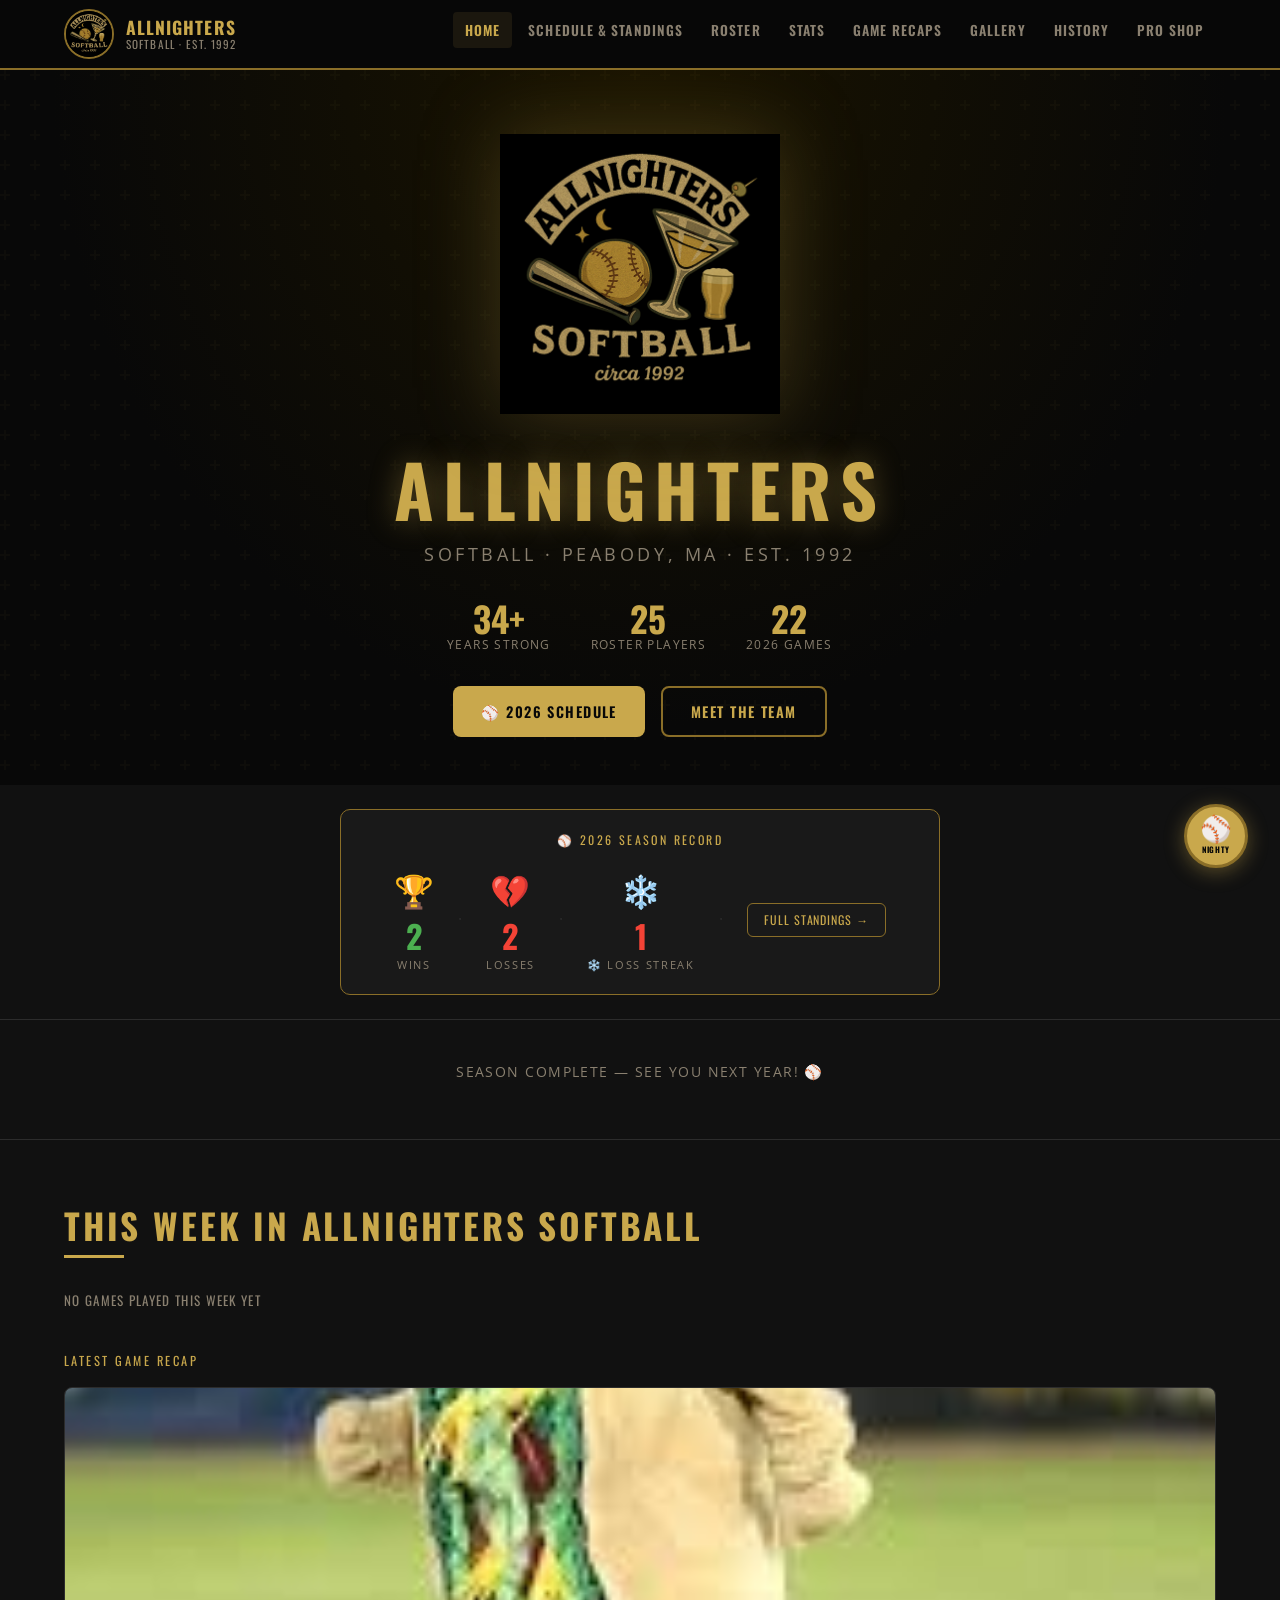
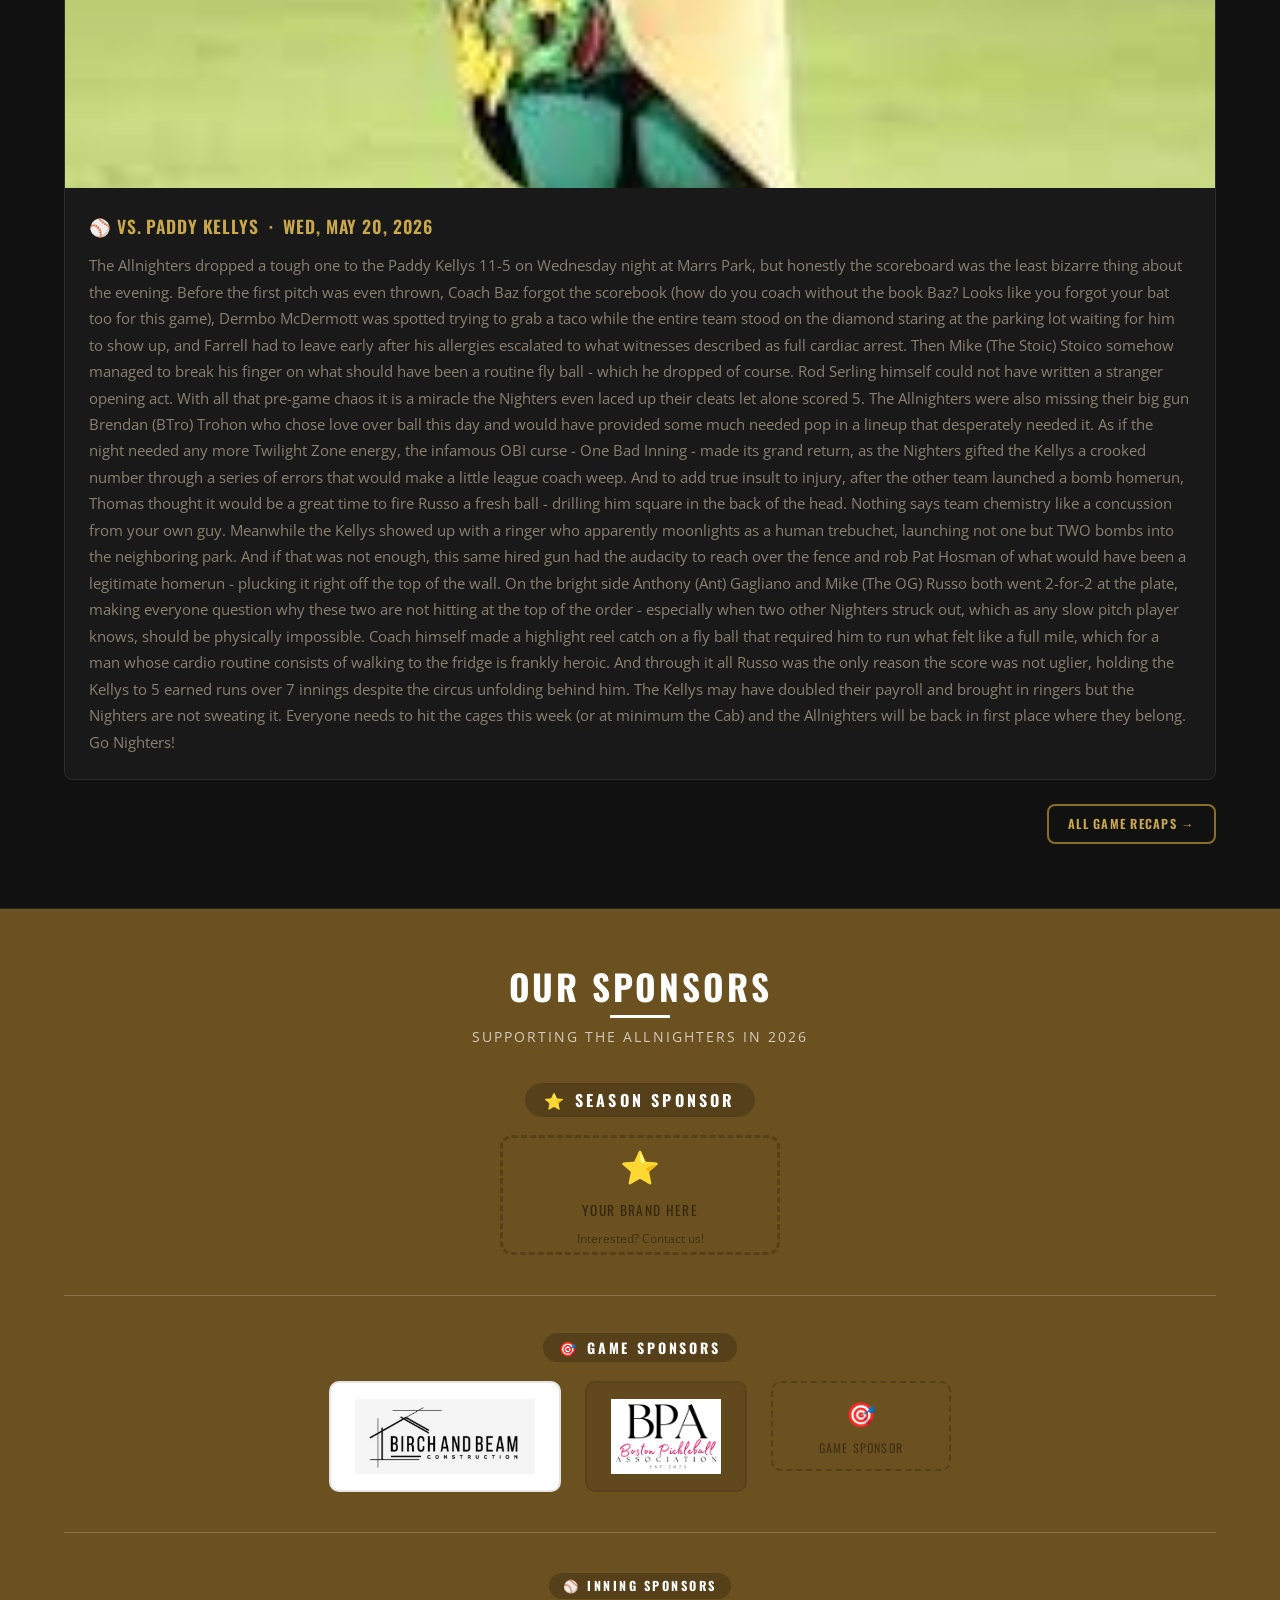
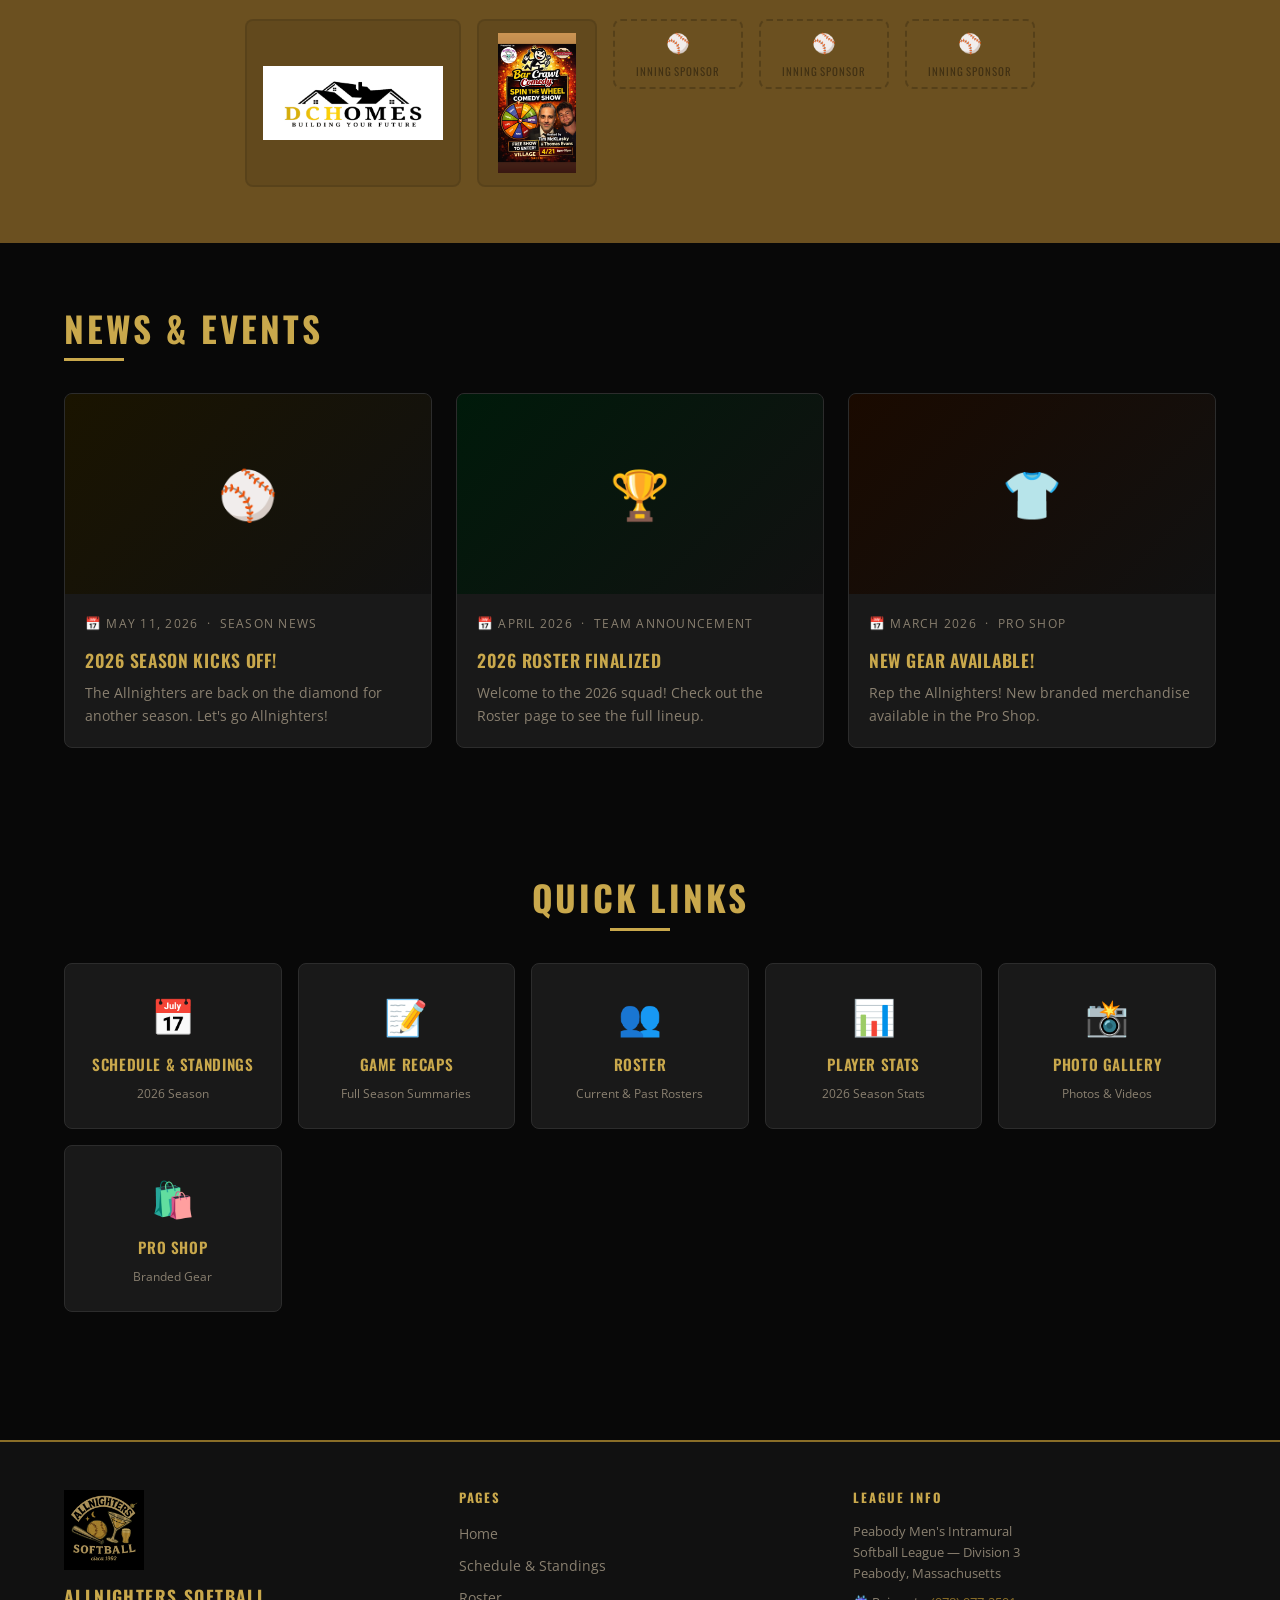
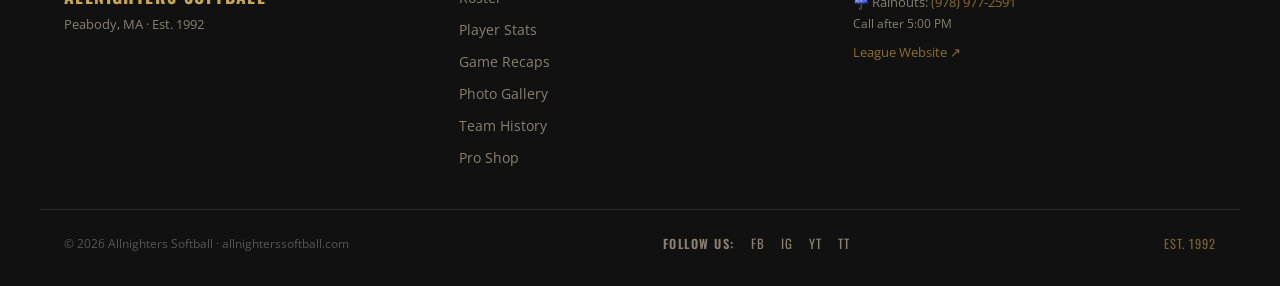
==== index.html @ 06ff8305 "Update season record banner layout in index.html" ====
<!DOCTYPE html>
<html lang="en">
<head>
  <meta charset="UTF-8">
  <meta name="viewport" content="width=device-width, initial-scale=1.0">
  <title>Allnighters Softball | Peabody, MA · Est. 1992</title>
  <meta name="description" content="Official home of the Allnighters Softball team — Peabody Men's Intramural Softball League. Est. 1992.">
  <link rel="icon" type="image/png" href="/images/logo.png">
  <link rel="stylesheet" href="/css/styles.css">
  <style>#vapi-support-btn { display: none !important; }</style>
</head>
<body>

<nav id="navbar">
  <div class="nav-inner">
    <a href="/index.html" class="nav-brand">
      <img src="/images/logo.png" alt="Allnighters Logo">
      <div class="nav-brand-text">Allnighters<span>Softball · Est. 1992</span></div>
    </a>
    <ul class="nav-links" id="navLinks">
      <li><a href="/index.html">Home</a></li>
      <li><a href="/schedule.html">Schedule & Standings</a></li>
      <li><a href="/roster.html">Roster</a></li>
      <li><a href="/stats.html">Stats</a></li>
      <li><a href="/recaps.html">Game Recaps</a></li>
      <li><a href="/gallery.html">Gallery</a></li>
      <li><a href="/history.html">History</a></li>
      <li><a href="/proshop.html">Pro Shop</a></li>
    </ul>
    <div class="nav-hamburger" id="hamburger"><span></span><span></span><span></span></div>
  </div>
</nav>

<div class="page-content">

  <!-- Hero -->
  <section class="hero">
    <div style="position:relative;z-index:1;">
  
      <img src="/images/logo.png" alt="Allnighters Softball" class="hero-logo">
      <h1 class="hero-title">Allnighters</h1>
      <p class="hero-subtitle">Softball · Peabody, MA · Est. 1992</p>
      <div class="hero-stats">
        <div class="hero-stat"><div class="num">34+</div><div class="lbl">Years Strong</div></div>
        <div class="hero-stat"><div class="num">25</div><div class="lbl">Roster Players</div></div>
        <div class="hero-stat"><div class="num">22</div><div class="lbl">2026 Games</div></div>
      </div>
      <div class="hero-actions">
        <a href="/schedule.html" class="btn btn-gold">⚾ 2026 Schedule</a>
        <a href="/roster.html" class="btn btn-outline">Meet the Team</a>
      </div>
    </div>
  </section>
<!-- Season Record -->
  <section style="background:var(--dark);border-bottom:1px solid var(--border);padding:1.5rem 0;">
    <div class="container">
      <div style="display:flex;justify-content:center;">
        <div style="background:var(--card);border:1px solid var(--gold-dark);border-radius:10px;padding:1.25rem 2rem;width:100%;max-width:600px;">
          <div style="font-family:'Oswald',sans-serif;font-size:0.75rem;color:var(--gold);letter-spacing:0.2em;text-transform:uppercase;margin-bottom:1rem;text-align:center;">⚾ 2026 Season Record</div>
          <div id="seasonRecordBanner" style="display:flex;justify-content:center;"></div>
        </div>
      </div>
    </div>
  </section>
  
  <!-- Next Game -->
  <section class="section-sm" style="background:var(--dark);border-bottom:1px solid var(--border);">
    <div class="container">
      <div id="nextGameBanner" style="text-align:center;">
        <div class="loading"><div class="spinner"></div>Loading schedule...</div>
      </div>
    </div>
  </section>

  <!-- Weekly Highlights -->
  <section class="section" style="background:var(--dark);border-bottom:1px solid var(--border);">
    <div class="container">
      <h2 class="section-title">This Week in Allnighters Softball</h2>
      <div id="weeklyResults" style="margin-bottom:2.5rem;"></div>
      <div id="weeklyHighlights"></div>
      <div style="margin-top:1.5rem;text-align:right;">
        <a href="/recaps.html" class="btn btn-outline" style="font-size:0.78rem;padding:0.5rem 1.2rem;">All Game Recaps →</a>
      </div>
    </div>
  </section>

  <!-- Sponsors -->
  <section style="background:#6b5020;padding:3.5rem 0;" id="sponsorsSection">
    <div class="container">
      <h2 style="font-family:'Oswald',sans-serif;font-size:2.2rem;font-weight:700;color:#ffffff;text-transform:uppercase;letter-spacing:0.08em;text-align:center;margin-bottom:0.5rem;">Our Sponsors</h2>
      <div style="width:60px;height:3px;background:#ffffff;margin:0 auto 0.5rem;"></div>
      <p style="text-align:center;font-size:0.85rem;color:#ffffff;letter-spacing:0.15em;text-transform:uppercase;margin-bottom:2.5rem;opacity:0.7;">Supporting the Allnighters in 2026</p>
      <div style="margin-bottom:2.5rem;">
        <div style="text-align:center;margin-bottom:1.25rem;">
          <span style="font-family:'Oswald',sans-serif;font-size:1rem;font-weight:700;letter-spacing:0.2em;text-transform:uppercase;color:#ffffff;background:rgba(0,0,0,0.2);padding:0.3rem 1.2rem;border-radius:20px;">⭐ Season Sponsor</span>
        </div>
        <div id="seasonSponsor" style="display:flex;justify-content:center;"></div>
      </div>
      <hr style="border:none;border-top:1px solid rgba(255,255,255,0.2);margin:0 0 2.5rem;">
      <div style="margin-bottom:2.5rem;">
        <div style="text-align:center;margin-bottom:1.25rem;">
          <span style="font-family:'Oswald',sans-serif;font-size:0.88rem;font-weight:700;letter-spacing:0.2em;text-transform:uppercase;color:#ffffff;background:rgba(0,0,0,0.2);padding:0.25rem 1rem;border-radius:20px;">🎯 Game Sponsors</span>
        </div>
        <div id="gameSponsors" style="display:flex;justify-content:center;gap:1.5rem;flex-wrap:wrap;"></div>
      </div>
      <hr style="border:none;border-top:1px solid rgba(255,255,255,0.2);margin:0 0 2.5rem;">
      <div>
        <div style="text-align:center;margin-bottom:1.25rem;">
          <span style="font-family:'Oswald',sans-serif;font-size:0.78rem;font-weight:700;letter-spacing:0.2em;text-transform:uppercase;color:#ffffff;background:rgba(0,0,0,0.2);padding:0.2rem 0.9rem;border-radius:20px;">⚾ Inning Sponsors</span>
        </div>
        <div id="inningSponsors" style="display:flex;justify-content:center;gap:1rem;flex-wrap:wrap;"></div>
      </div>
    </div>
  </section>

  <!-- News -->
  <section class="section">
    <div class="container">
      <h2 class="section-title">News &amp; Events</h2>
      <div class="news-grid">
        <div class="card news-card">
          <div style="width:100%;height:200px;background:linear-gradient(135deg,#1a1400,#111);display:flex;align-items:center;justify-content:center;font-size:3rem;">⚾</div>
          <div class="card-body">
            <div class="card-meta">📅 May 11, 2026 &nbsp;·&nbsp; Season News</div>
            <div class="card-title">2026 Season Kicks Off!</div>
            <p style="font-size:0.88rem;color:var(--text-muted);margin:0;">The Allnighters are back on the diamond for another season. Let's go Allnighters!</p>
          </div>
        </div>
        <div class="card news-card">
          <div style="width:100%;height:200px;background:linear-gradient(135deg,#001a0a,#111);display:flex;align-items:center;justify-content:center;font-size:3rem;">🏆</div>
          <div class="card-body">
            <div class="card-meta">📅 April 2026 &nbsp;·&nbsp; Team Announcement</div>
            <div class="card-title">2026 Roster Finalized</div>
            <p style="font-size:0.88rem;color:var(--text-muted);margin:0;">Welcome to the 2026 squad! Check out the Roster page to see the full lineup.</p>
          </div>
        </div>
        <div class="card news-card">
          <div style="width:100%;height:200px;background:linear-gradient(135deg,#1a0a00,#111);display:flex;align-items:center;justify-content:center;font-size:3rem;">👕</div>
          <div class="card-body">
            <div class="card-meta">📅 March 2026 &nbsp;·&nbsp; Pro Shop</div>
            <div class="card-title">New Gear Available!</div>
            <p style="font-size:0.88rem;color:var(--text-muted);margin:0;">Rep the Allnighters! New branded merchandise available in the Pro Shop.</p>
          </div>
        </div>
      </div>
    </div>
  </section>

  <!-- Quick Links -->
  <section class="section">
    <div class="container">
      <h2 class="section-title centered" style="text-align:center;">Quick Links</h2>
      <div style="display:grid;grid-template-columns:repeat(auto-fill,minmax(200px,1fr));gap:1rem;margin-top:1rem;">
        <a href="/schedule.html" class="card" style="text-decoration:none;padding:1.5rem;text-align:center;"><div style="font-size:2.2rem;margin-bottom:0.5rem;">📅</div><div class="card-title" style="font-size:0.95rem;">Schedule & Standings</div><div style="font-size:0.78rem;color:var(--text-muted);">2026 Season</div></a>
        <a href="/recaps.html" class="card" style="text-decoration:none;padding:1.5rem;text-align:center;"><div style="font-size:2.2rem;margin-bottom:0.5rem;">📝</div><div class="card-title" style="font-size:0.95rem;">Game Recaps</div><div style="font-size:0.78rem;color:var(--text-muted);">Full Season Summaries</div></a>
        <a href="/roster.html" class="card" style="text-decoration:none;padding:1.5rem;text-align:center;"><div style="font-size:2.2rem;margin-bottom:0.5rem;">👥</div><div class="card-title" style="font-size:0.95rem;">Roster</div><div style="font-size:0.78rem;color:var(--text-muted);">Current & Past Rosters</div></a>
        <a href="/stats.html" class="card" style="text-decoration:none;padding:1.5rem;text-align:center;"><div style="font-size:2.2rem;margin-bottom:0.5rem;">📊</div><div class="card-title" style="font-size:0.95rem;">Player Stats</div><div style="font-size:0.78rem;color:var(--text-muted);">2026 Season Stats</div></a>
        <a href="/gallery.html" class="card" style="text-decoration:none;padding:1.5rem;text-align:center;"><div style="font-size:2.2rem;margin-bottom:0.5rem;">📸</div><div class="card-title" style="font-size:0.95rem;">Photo Gallery</div><div style="font-size:0.78rem;color:var(--text-muted);">Photos & Videos</div></a>
        <a href="/proshop.html" class="card" style="text-decoration:none;padding:1.5rem;text-align:center;"><div style="font-size:2.2rem;margin-bottom:0.5rem;">🛍️</div><div class="card-title" style="font-size:0.95rem;">Pro Shop</div><div style="font-size:0.78rem;color:var(--text-muted);">Branded Gear</div></a>
      </div>
    </div>
  </section>

</div>

<footer>
  <div class="footer-inner">
    <div class="footer-brand">
      <img src="/images/logo.png" alt="Allnighters">
      <div class="footer-brand-name">Allnighters Softball</div>
      <div class="footer-tagline">Peabody, MA · Est. 1992</div>
    </div>
    <div class="footer-nav">
      <h4>Pages</h4>
      <ul>
        <li><a href="/index.html">Home</a></li>
        <li><a href="/schedule.html">Schedule & Standings</a></li>
        <li><a href="/roster.html">Roster</a></li>
        <li><a href="/stats.html">Player Stats</a></li>
        <li><a href="/recaps.html">Game Recaps</a></li>
        <li><a href="/gallery.html">Photo Gallery</a></li>
        <li><a href="/history.html">Team History</a></li>
        <li><a href="/proshop.html">Pro Shop</a></li>
      </ul>
    </div>
    <div class="footer-info">
      <h4>League Info</h4>
      <p>Peabody Men's Intramural<br>Softball League — Division 3<br>Peabody, Massachusetts</p>
      <p>☔ Rainouts: <a href="tel:9789772591">(978) 977-2591</a><br><span style="font-size:0.75rem;">Call after 5:00 PM</span></p>
      <p><a href="https://www.peabodymensintracitysoftballeague.com" target="_blank" rel="noopener">League Website ↗</a></p>
    </div>
  </div>
  <div class="footer-bottom">
    <p>&copy; <span id="yr"></span> Allnighters Softball · allnighterssoftball.com</p>
    <div style="display:flex;gap:1rem;align-items:center;">
      <span style="font-family:'Oswald',sans-serif;font-size:0.78rem;font-weight:600;color:var(--text-muted);letter-spacing:0.12em;text-transform:uppercase;">Follow Us:</span>
      <a href="https://facebook.com/allnightersteampage" target="_blank" rel="noopener" style="color:var(--text-muted);font-size:0.8rem;font-family:'Oswald',sans-serif;letter-spacing:0.08em;text-transform:uppercase;transition:color 0.2s;text-decoration:none;" onmouseover="this.style.color='#c9a84c'" onmouseout="this.style.color='var(--text-muted)'">FB</a>
      <a href="https://instagram.com/allnighterssoftball" target="_blank" rel="noopener" style="color:var(--text-muted);font-size:0.8rem;font-family:'Oswald',sans-serif;letter-spacing:0.08em;text-transform:uppercase;transition:color 0.2s;text-decoration:none;" onmouseover="this.style.color='#c9a84c'" onmouseout="this.style.color='var(--text-muted)'">IG</a>
      <a href="https://youtube.com/@AllnightersSoftball" target="_blank" rel="noopener" style="color:var(--text-muted);font-size:0.8rem;font-family:'Oswald',sans-serif;letter-spacing:0.08em;text-transform:uppercase;transition:color 0.2s;text-decoration:none;" onmouseover="this.style.color='#c9a84c'" onmouseout="this.style.color='var(--text-muted)'">YT</a>
      <a href="https://tiktok.com/@allnighterssoftball" target="_blank" rel="noopener" style="color:var(--text-muted);font-size:0.8rem;font-family:'Oswald',sans-serif;letter-spacing:0.08em;text-transform:uppercase;transition:color 0.2s;text-decoration:none;" onmouseover="this.style.color='#c9a84c'" onmouseout="this.style.color='var(--text-muted)'">TT</a>
    </div>
    <p class="est">EST. 1992</p>
  </div>
</footer>

<script src="/js/utils.js"></script>
<script src="/js/vapi-embed.js" defer></script>
<script src="https://cdn.jsdelivr.net/npm/@supabase/supabase-js@2"></script>
<script>
document.getElementById('yr').textContent = new Date().getFullYear();

// VAPI Button
window.addEventListener('load', function() {
  if (!window.vapiSDK) { console.warn('VAPI not loaded'); return; }
  const vapiInstance = window.vapiSDK.run({ apiKey: "387fdeb5-3789-4fe1-bb7b-205e5f6e6949", assistant: "3201c158-3daa-4efa-89bb-3f11642165ed" });
  let isCallActive = false;
  const btn = document.createElement('div');
  btn.style.cssText = 'position:fixed;bottom:2rem;right:2rem;z-index:9999;';
  btn.innerHTML = `<div id="vapiBtnInner" style="width:64px;height:64px;border-radius:50%;background:#c9a84c;border:3px solid #8a6e28;display:flex;align-items:center;justify-content:center;cursor:pointer;box-shadow:0 4px 20px rgba(201,168,76,0.4);flex-direction:column;gap:2px;"><span style="font-size:1.6rem;line-height:1;">⚾</span><span style="font-size:0.5rem;font-family:Oswald,sans-serif;font-weight:700;color:#080808;letter-spacing:0.08em;text-transform:uppercase;">NIGHTY</span></div><div id="vapiStatus" style="position:absolute;bottom:72px;right:0;background:#191919;border:1px solid #c9a84c;border-radius:8px;padding:0.6rem 1rem;font-family:Oswald,sans-serif;font-size:0.78rem;color:#c9a84c;white-space:nowrap;display:none;text-align:center;min-width:180px;"></div>`;
  document.body.appendChild(btn);
  const btnInner = document.getElementById('vapiBtnInner');
  const statusBox = document.getElementById('vapiStatus');
  vapiInstance.on('call-start', () => { isCallActive=true; statusBox.innerHTML='🎙️ Nighty is listening...'; statusBox.style.display='block'; });
  vapiInstance.on('speech-start', () => { statusBox.innerHTML='💬 Nighty is speaking...'; });
  vapiInstance.on('speech-end', () => { statusBox.innerHTML='🎙️ Nighty is listening...'; });
  vapiInstance.on('call-end', () => { isCallActive=false; statusBox.innerHTML='✅ Call ended. Go Allnighters! ⚾'; setTimeout(()=>{statusBox.style.display='none';},3000); resetBtn(); });
  vapiInstance.on('error', () => { isCallActive=false; statusBox.innerHTML='❌ Could not connect.'; setTimeout(()=>{statusBox.style.display='none';},3000); resetBtn(); });
  btnInner.addEventListener('click', async () => {
    if (!isCallActive) {
      btnInner.style.background='#e8c970';
      btnInner.innerHTML=`<span style="font-size:1.4rem;line-height:1;">🎙️</span><span style="font-size:0.5rem;font-family:Oswald,sans-serif;font-weight:700;color:#080808;letter-spacing:0.08em;text-transform:uppercase;">LIVE</span>`;
      statusBox.innerHTML='🎙️ Connecting to Nighty...'; statusBox.style.display='block';
      try { await vapiInstance.start("3201c158-3daa-4efa-89bb-3f11642165ed"); }
      catch(e) { statusBox.innerHTML='❌ Could not connect.'; setTimeout(()=>{statusBox.style.display='none';resetBtn();},3000); }
    } else { vapiInstance.stop(); }
  });
  function resetBtn() { btnInner.style.background='#c9a84c'; btnInner.innerHTML=`<span style="font-size:1.6rem;line-height:1;">⚾</span><span style="font-size:0.5rem;font-family:Oswald,sans-serif;font-weight:700;color:#080808;letter-spacing:0.08em;text-transform:uppercase;">NIGHTY</span>`; }
});

// Season Record
async function loadSeasonRecord() {
  try {
    const res  = await fetch('/data/schedule-2026.json');
    const data = await res.json();
    let wins=0, losses=0, ties=0, streak='', streakCount=0;
    const played = data.games.filter(g => g.result==='W'||g.result==='L'||g.result==='T');
    played.forEach(g => { if(g.result==='W')wins++; else if(g.result==='L')losses++; else ties++; });
    if (played.length > 0) {
      const last = played[played.length-1].result;
      for (let i=played.length-1;i>=0;i--) { if(played[i].result===last)streakCount++; else break; }
      streak = (last==='W'?'Won':last==='L'?'Lost':'Tied')+' '+streakCount;
    }
    const streakColor = streak.startsWith('Won')?'#4CAF50':streak.startsWith('Lost')?'#F44336':'var(--gold)';
  document.getElementById('seasonRecordBanner').innerHTML = `
      <div style="display:inline-flex;align-items:center;gap:1.5rem;flex-wrap:wrap;justify-content:center;width:100%;">
        <div style="text-align:center;"><div style="font-size:2rem;margin-bottom:0.2rem;">🏆</div><div style="font-family:'Oswald',sans-serif;font-size:2rem;font-weight:700;color:#4CAF50;line-height:1;">${wins}</div><div style="font-size:0.7rem;color:var(--text-muted);text-transform:uppercase;letter-spacing:0.15em;margin-top:0.25rem;">Wins</div></div>
        <div style="color:var(--border);font-size:1rem;">·</div>
        <div style="text-align:center;"><div style="font-size:2rem;margin-bottom:0.2rem;">💔</div><div style="font-family:'Oswald',sans-serif;font-size:2rem;font-weight:700;color:#F44336;line-height:1;">${losses}</div><div style="font-size:0.7rem;color:var(--text-muted);text-transform:uppercase;letter-spacing:0.15em;margin-top:0.25rem;">Losses</div></div>
        ${ties>0?`<div style="color:var(--border);font-size:1rem;">·</div><div style="text-align:center;"><div style="font-size:2rem;margin-bottom:0.2rem;">🤝</div><div style="font-family:'Oswald',sans-serif;font-size:2rem;font-weight:700;color:var(--gold);line-height:1;">${ties}</div><div style="font-size:0.7rem;color:var(--text-muted);text-transform:uppercase;letter-spacing:0.15em;margin-top:0.25rem;">Ties</div></div>`:''}
        ${streak?`<div style="color:var(--border);font-size:1rem;">·</div><div style="text-align:center;"><div style="font-size:2rem;margin-bottom:0.2rem;">${streak.startsWith('Won')?'🔥':'❄️'}</div><div style="font-family:'Oswald',sans-serif;font-size:2rem;font-weight:700;color:${streakColor};line-height:1;">${streakCount}</div><div style="font-size:0.7rem;color:var(--text-muted);text-transform:uppercase;letter-spacing:0.15em;margin-top:0.25rem;">${streak.startsWith('Won')?'🔥 Win Streak':'❄️ Loss Streak'}</div></div>`:''}
        <div style="color:var(--border);font-size:1rem;">·</div>
        <a href="/schedule.html" style="font-family:'Oswald',sans-serif;font-size:0.75rem;color:var(--gold);letter-spacing:0.08em;text-transform:uppercase;text-decoration:none;border:1px solid var(--gold-dark);padding:0.4rem 1rem;border-radius:6px;white-space:nowrap;">Full Standings →</a>
      </div>`;
  } catch(e) { console.warn('Could not load record:',e); }
}

// Next Game
async function loadNextGame() {
  try {
    const res  = await fetch('/data/schedule-2026.json');
    const data = await res.json();
    const today = new Date(); today.setHours(0,0,0,0);
    const upcoming = data.games.filter(g => {
      if (g.result==='No Game') return false;
      const [y,m,d] = g.date.split('-').map(Number);
      return new Date(y,m-1,d) >= today;
    });
    const banner = document.getElementById('nextGameBanner');
    if (!upcoming.length) { banner.innerHTML=`<p style="color:var(--text-muted);font-size:0.9rem;letter-spacing:0.1em;text-transform:uppercase;">Season Complete — See you next year! ⚾</p>`; return; }
    const g = upcoming[0];
    const [y,m,d] = g.date.split('-').map(Number);
    const dt = new Date(y,m-1,d);
    const isToday = dt.getTime()===today.getTime();
    const dateStr = dt.toLocaleDateString('en-US',{weekday:'long',month:'long',day:'numeric'});
    const tag = isToday?'🔴 GAME DAY':'⚾ NEXT GAME';
    let inCount=0,outCount=0,maybeCount=0,rosterTotal=0;
    try {
      const {createClient}=supabase;
      const db=createClient('https://gvydowpbvaunpabjwzzr.supabase.co','sb_publishable_1ZRZFjRbNb5K3c6ecxc4Mg_d_PP_PrG');
      const rosterRes=await fetch('/data/roster-2026.json');
      const rosterData=await rosterRes.json();
      rosterTotal=rosterData.players.filter(p=>p.name!=='Player Name').length;
      const {data:avData}=await db.from('availability').select('*').eq('game_date',g.date);
      const av=avData||[];
      inCount=av.filter(a=>a.status==='in').length;
      outCount=av.filter(a=>a.status==='out').length;
      maybeCount=av.filter(a=>a.status==='maybe').length;
    } catch(e) { console.warn('Could not load availability:',e); }
    const noResponse=rosterTotal-inCount-outCount-maybeCount;
    banner.innerHTML=`
      <div style="display:inline-flex;align-items:center;gap:2rem;flex-wrap:wrap;justify-content:center;background:var(--card);border:1px solid var(--gold-dark);border-radius:10px;padding:1.25rem 2rem;">
        <div style="font-family:'Oswald',sans-serif;font-size:0.75rem;color:var(--gold);letter-spacing:0.2em;text-transform:uppercase;">${tag}</div>
        <div>
          <div style="font-family:'Oswald',sans-serif;font-size:1.4rem;font-weight:700;color:var(--text);">vs. ${g.opponent}</div>
          <div style="font-size:0.82rem;color:var(--text-muted);margin-top:0.2rem;">${dateStr} &nbsp;·&nbsp; ${g.time} &nbsp;·&nbsp; ${g.field} &nbsp;·&nbsp; <span style="color:${g.home_away==='Home'?'var(--gold)':'#8888cc'}">${g.home_away}</span></div>
        </div>
        <div style="display:flex;gap:1.25rem;align-items:center;border-left:1px solid var(--border);padding-left:2rem;">
          <div style="text-align:center;"><div style="font-family:'Oswald',sans-serif;font-size:1.4rem;font-weight:700;color:#4CAF50;">${inCount}</div><div style="font-size:0.65rem;color:var(--text-muted);text-transform:uppercase;letter-spacing:0.1em;">In</div></div>
          <div style="text-align:center;"><div style="font-family:'Oswald',sans-serif;font-size:1.4rem;font-weight:700;color:#F44336;">${outCount}</div><div style="font-size:0.65rem;color:var(--text-muted);text-transform:uppercase;letter-spacing:0.1em;">Out</div></div>
          <div style="text-align:center;"><div style="font-family:'Oswald',sans-serif;font-size:1.4rem;font-weight:700;color:#FF9800;">${maybeCount}</div><div style="font-size:0.65rem;color:var(--text-muted);text-transform:uppercase;letter-spacing:0.1em;">Maybe</div></div>
          <div style="text-align:center;"><div style="font-family:'Oswald',sans-serif;font-size:1.4rem;font-weight:700;color:var(--text-muted);">${noResponse}</div><div style="font-size:0.65rem;color:var(--text-muted);text-transform:uppercase;letter-spacing:0.1em;">No Response</div></div>
        </div>
        <div style="display:flex;flex-direction:column;gap:0.5rem;align-items:center;">
          <a href="/schedule.html" class="btn btn-outline" style="padding:0.5rem 1.2rem;font-size:0.78rem;width:100%;text-align:center;">Full Schedule</a>
          <a href="/lineup.html" class="btn btn-gold" style="padding:0.5rem 1.2rem;font-size:0.78rem;width:100%;text-align:center;">⚾ Latest Lineup</a>
          <a href="/availability.html" class="btn btn-gold" style="padding:0.5rem 1.2rem;font-size:0.78rem;width:100%;text-align:center;">✅ Set Availability</a>
        </div>
      </div>`;
  } catch(e) { document.getElementById('nextGameBanner').innerHTML=''; }
}

// Sponsors
async function loadTieredSponsors() {
  try {
    const res=await fetch('/data/sponsors.json');
    const data=await res.json();
    const ss=data.season_sponsor;
    document.getElementById('seasonSponsor').innerHTML=ss.placeholder
      ?`<div style="width:280px;height:120px;border:3px dashed rgba(0,0,0,0.2);border-radius:12px;display:flex;flex-direction:column;align-items:center;justify-content:center;gap:0.5rem;"><div style="font-size:2rem;">⭐</div><div style="font-family:'Oswald',sans-serif;font-size:0.85rem;letter-spacing:0.1em;text-transform:uppercase;color:rgba(0,0,0,0.5);">Your Brand Here</div><div style="font-size:0.72rem;color:rgba(0,0,0,0.4);">${ss.description}</div></div>`
      :`<a href="${ss.url}" target="_blank" rel="noopener" style="display:flex;align-items:center;justify-content:center;padding:1.5rem 2.5rem;background:${ss.dark_logo?'#fff':'rgba(0,0,0,0.08)'};border-radius:12px;border:2px solid rgba(0,0,0,0.1);transition:all 0.2s;" onmouseover="this.style.transform='translateY(-3px)'" onmouseout="this.style.transform='none'"><img src="${ss.logo}" alt="${ss.name}" style="max-height:100px;max-width:280px;object-fit:contain;"></a>`;
    document.getElementById('gameSponsors').innerHTML=data.game_sponsors.map(s=>
      s.placeholder
        ?`<div style="width:180px;height:90px;border:2px dashed rgba(0,0,0,0.2);border-radius:10px;display:flex;flex-direction:column;align-items:center;justify-content:center;gap:0.3rem;"><div style="font-size:1.5rem;">🎯</div><div style="font-family:'Oswald',sans-serif;font-size:0.75rem;letter-spacing:0.1em;text-transform:uppercase;color:rgba(0,0,0,0.4);">Game Sponsor</div></div>`
        :`<a href="${s.url}" target="_blank" rel="noopener" style="display:flex;align-items:center;justify-content:center;padding:1rem 1.5rem;background:${s.dark_logo?'#fff':'rgba(0,0,0,0.08)'};border-radius:10px;border:2px solid rgba(0,0,0,0.1);min-width:160px;transition:all 0.2s;" onmouseover="this.style.transform='translateY(-3px)'" onmouseout="this.style.transform='none'"><img src="${s.logo}" alt="${s.name}" style="max-height:75px;max-width:180px;object-fit:contain;"></a>`
    ).join('');
    document.getElementById('inningSponsors').innerHTML=data.inning_sponsors.map(s=>
      s.placeholder
        ?`<div style="width:130px;height:70px;border:2px dashed rgba(0,0,0,0.2);border-radius:8px;display:flex;flex-direction:column;align-items:center;justify-content:center;gap:0.3rem;"><div style="font-size:1.2rem;">⚾</div><div style="font-family:'Oswald',sans-serif;font-size:0.68rem;letter-spacing:0.08em;text-transform:uppercase;color:rgba(0,0,0,0.4);">Inning Sponsor</div></div>`
        :`<a href="${s.url}" target="_blank" rel="noopener" style="display:flex;align-items:center;justify-content:center;padding:0.75rem 1rem;background:${s.dark_logo?'#fff':'rgba(0,0,0,0.08)'};border-radius:8px;border:2px solid rgba(0,0,0,0.1);min-width:120px;transition:all 0.2s;" onmouseover="this.style.transform='translateY(-3px)'" onmouseout="this.style.transform='none'"><img src="${s.logo}" alt="${s.name}" style="max-height:140px;max-width:180px;object-fit:contain;"></a>`
    ).join('');
  } catch(e) { console.warn('Could not load sponsors:',e); }
}

// Weekly Highlights
async function loadWeeklySection() {
  const resultsDiv=document.getElementById('weeklyResults');
  const highlightsDiv=document.getElementById('weeklyHighlights');
  if(!resultsDiv||!highlightsDiv) return;
  const today=new Date(); today.setHours(0,0,0,0);
  const weekAgo=new Date(today); weekAgo.setDate(weekAgo.getDate()-7);
  try {
    const schedRes=await fetch('/data/schedule-2026.json');
    const schedData=await schedRes.json();
    const recentGames=schedData.games.filter(g=>{
      if(!g.result||g.result===''||g.result==='No Game') return false;
      const [y,m,d]=g.date.split('-').map(Number);
      return new Date(y,m-1,d)>=weekAgo&&new Date(y,m-1,d)<=today;
    });
    if(recentGames.length>0){
      resultsDiv.innerHTML=`<div style="margin-bottom:1.5rem;"><div style="font-family:'Oswald',sans-serif;font-size:0.78rem;color:var(--gold);letter-spacing:0.2em;text-transform:uppercase;margin-bottom:1rem;">Recent Results</div><div style="display:flex;gap:1rem;flex-wrap:wrap;">${recentGames.map(g=>`<div style="background:var(--card);border:1px solid var(--border);border-radius:var(--radius);padding:1rem 1.5rem;display:flex;align-items:center;gap:1rem;min-width:260px;"><span class="badge badge-${g.result==='W'?'win':g.result==='L'?'loss':'tie'}" style="font-size:1rem;padding:0.3rem 0.8rem;">${g.result}</span><div><div style="font-family:'Oswald',sans-serif;font-size:1rem;font-weight:600;">vs. ${g.opponent}</div><div style="font-size:0.82rem;color:var(--text-muted);">${formatDateShort(g.date)} &nbsp;·&nbsp; ${g.score_us}–${g.score_them}</div></div></div>`).join('')}</div></div>`;
    } else {
      resultsDiv.innerHTML=`<div style="font-family:'Oswald',sans-serif;font-size:0.82rem;color:var(--text-muted);letter-spacing:0.1em;text-transform:uppercase;margin-bottom:1.5rem;">No games played this week yet</div>`;
    }
    const hlRes=await fetch('/data/weekly-highlights.json');
    const hlData=await hlRes.json();
    const recentHighlights=hlData.highlights.sort((a,b)=>new Date(b.date)-new Date(a.date)).slice(0,1);
    if(recentHighlights.length>0){
      highlightsDiv.innerHTML=`<div style="font-family:'Oswald',sans-serif;font-size:0.78rem;color:var(--gold);letter-spacing:0.2em;text-transform:uppercase;margin-bottom:1rem;">Latest Game Recap</div>${recentHighlights.map(h=>`<div style="background:var(--card);border:1px solid var(--border);border-radius:var(--radius);overflow:hidden;margin-bottom:1.5rem;">${h.photo?`<img src="${h.photo}" alt="Game highlight" style="width:100%;max-height:400px;object-fit:cover;">`:''}<div style="padding:1.5rem;"><div style="font-family:'Oswald',sans-serif;font-size:1.1rem;font-weight:600;color:var(--gold);margin-bottom:0.75rem;text-transform:uppercase;letter-spacing:0.05em;">⚾ vs. ${h.opponent} &nbsp;·&nbsp; ${formatDate(h.date)}</div><p style="font-size:0.92rem;color:var(--text-muted);line-height:1.8;margin:0;">${h.summary}</p></div></div>`).join('')}`;
    } else {
      highlightsDiv.innerHTML=`<div style="font-family:'Oswald',sans-serif;font-size:0.82rem;color:var(--text-muted);letter-spacing:0.1em;text-transform:uppercase;">Game highlights coming soon!</div>`;
    }
  } catch(e) { console.warn('Could not load weekly section:',e); }
}

loadSeasonRecord();
loadNextGame();
loadWeeklySection();
loadTieredSponsors();
</script>
</body>
</html>
---- css/styles.css ----
/* =============================================
   ALLNIGHTERS SOFTBALL - Main Stylesheet
   allnighterssoftball.com
   ============================================= */

@import url('https://fonts.googleapis.com/css2?family=Oswald:wght@400;500;600;700&family=Open+Sans:wght@300;400;600&family=Bebas+Neue&display=swap');

/* ── CSS Variables ─────────────────────────── */
:root {
  --black:       #080808;
  --dark:        #111111;
  --card:        #191919;
  --card-hover:  #222222;
  --border:      #2c2c2c;
  --gold:        #c9a84c;
  --gold-light:  #e8c970;
  --gold-dark:   #8a6e28;
  --gold-muted:  #7a6030;
  --text:        #f0ebe0;
  --text-muted:  #8a8070;
  --text-dim:    #555;
  --white:       #ffffff;
  --win:         #3a7a3a;
  --loss:        #7a2a2a;
  --tie:         #5a5a2a;
  --nav-height:  70px;
  --radius:      8px;
  --shadow:      0 4px 20px rgba(0,0,0,0.6);
  --transition:  0.25s ease;
}

/* ── Reset & Base ──────────────────────────── */
*, *::before, *::after { box-sizing: border-box; margin: 0; padding: 0; }

html { scroll-behavior: smooth; }

body {
  background-color: var(--black);
  color: var(--text);
  font-family: 'Open Sans', sans-serif;
  font-size: 16px;
  line-height: 1.6;
  min-height: 100vh;
}

a { color: var(--gold); text-decoration: none; transition: color var(--transition); }
a:hover { color: var(--gold-light); }

img { max-width: 100%; display: block; }

h1, h2, h3, h4, h5 {
  font-family: 'Oswald', sans-serif;
  font-weight: 700;
  letter-spacing: 0.04em;
  color: var(--text);
  line-height: 1.2;
}

p { margin-bottom: 1rem; color: var(--text); }

ul, ol { padding-left: 1.5rem; }
li { margin-bottom: 0.4rem; }

hr { border: none; border-top: 1px solid var(--border); margin: 2rem 0; }

/* ── Utility ───────────────────────────────── */
.container { max-width: 1200px; margin: 0 auto; padding: 0 1.5rem; }
.section { padding: 4rem 0; }
.section-sm { padding: 2.5rem 0; }
.text-gold { color: var(--gold); }
.text-center { text-align: center; }
.text-muted { color: var(--text-muted); }
.badge {
  display: inline-block;
  padding: 0.15rem 0.6rem;
  border-radius: 20px;
  font-size: 0.72rem;
  font-family: 'Oswald', sans-serif;
  font-weight: 600;
  letter-spacing: 0.06em;
  text-transform: uppercase;
}
.badge-home { background: var(--gold-dark); color: var(--gold-light); }
.badge-away { background: #2a2a3a; color: #8888cc; }
.badge-win  { background: var(--win); color: #90ee90; }
.badge-loss { background: var(--loss); color: #ee9090; }
.badge-tie  { background: var(--tie); color: #eeee90; }
.badge-tbd  { background: var(--border); color: var(--text-muted); }

/* ── Section Title ─────────────────────────── */
.section-title {
  font-family: 'Oswald', sans-serif;
  font-size: 2.2rem;
  font-weight: 700;
  color: var(--gold);
  text-transform: uppercase;
  letter-spacing: 0.08em;
  position: relative;
  padding-bottom: 0.75rem;
  margin-bottom: 2rem;
}
.section-title::after {
  content: '';
  position: absolute;
  bottom: 0;
  left: 0;
  width: 60px;
  height: 3px;
  background: var(--gold);
}
.section-title.centered::after { left: 50%; transform: translateX(-50%); }
.section-subtitle {
  font-family: 'Open Sans', sans-serif;
  font-size: 1rem;
  color: var(--text-muted);
  font-weight: 400;
  letter-spacing: 0;
  margin-top: 0.5rem;
  margin-bottom: 2rem;
  text-transform: none;
}

/* ── Navigation ────────────────────────────── */
#navbar {
  position: fixed;
  top: 0; left: 0; right: 0;
  height: var(--nav-height);
  background: rgba(8, 8, 8, 0.97);
  border-bottom: 2px solid var(--gold-dark);
  z-index: 1000;
  backdrop-filter: blur(8px);
}
.nav-inner {
  max-width: 1200px;
  margin: 0 auto;
  padding: 0 1.5rem;
  height: 100%;
  display: flex;
  align-items: center;
  justify-content: space-between;
}
.nav-brand {
  display: flex;
  align-items: center;
  gap: 0.75rem;
  text-decoration: none;
}
.nav-brand img {
  height: 50px;
  width: 50px;
  object-fit: cover;
  border-radius: 50%;
  border: 2px solid var(--gold-dark);
}
.nav-brand-text {
  font-family: 'Oswald', sans-serif;
  font-size: 1.1rem;
  font-weight: 700;
  color: var(--gold);
  letter-spacing: 0.06em;
  text-transform: uppercase;
  line-height: 1.1;
}
.nav-brand-text span {
  display: block;
  font-size: 0.7rem;
  color: var(--text-muted);
  font-weight: 400;
  letter-spacing: 0.1em;
}
.nav-links {
  display: flex;
  align-items: center;
  list-style: none;
  gap: 0.25rem;
  padding: 0;
}
.nav-links a {
  font-family: 'Oswald', sans-serif;
  font-size: 0.85rem;
  font-weight: 600;
  letter-spacing: 0.08em;
  text-transform: uppercase;
  color: var(--text-muted);
  padding: 0.5rem 0.75rem;
  border-radius: 4px;
  transition: all var(--transition);
  white-space: nowrap;
}
.nav-links a:hover,
.nav-links a.active {
  color: var(--gold);
  background: rgba(201,168,76,0.1);
}
.nav-hamburger {
  display: none;
  flex-direction: column;
  cursor: pointer;
  gap: 5px;
  padding: 4px;
}
.nav-hamburger span {
  display: block;
  width: 25px;
  height: 2px;
  background: var(--gold);
  transition: all var(--transition);
}
.nav-hamburger.open span:nth-child(1) { transform: translateY(7px) rotate(45deg); }
.nav-hamburger.open span:nth-child(2) { opacity: 0; }
.nav-hamburger.open span:nth-child(3) { transform: translateY(-7px) rotate(-45deg); }

/* ── Page Offset ───────────────────────────── */
.page-content { padding-top: var(--nav-height); }

/* ── Hero ──────────────────────────────────── */
.hero {
  min-height: 75vh;
  display: flex;
  align-items: center;
  justify-content: center;
  text-align: center;
  background: radial-gradient(ellipse at center top, #1a1400 0%, var(--black) 65%);
  position: relative;
  overflow: hidden;
  padding: 4rem 1.5rem 3rem;
}
.hero::before {
  content: '';
  position: absolute;
  inset: 0;
  background: url("data:image/svg+xml,%3Csvg width='60' height='60' viewBox='0 0 60 60' xmlns='http://www.w3.org/2000/svg'%3E%3Cg fill='none' fill-rule='evenodd'%3E%3Cg fill='%23c9a84c' fill-opacity='0.03'%3E%3Cpath d='M36 34v-4h-2v4h-4v2h4v4h2v-4h4v-2h-4zm0-30V0h-2v4h-4v2h4v4h2V6h4V4h-4zM6 34v-4H4v4H0v2h4v4h2v-4h4v-2H6zM6 4V0H4v4H0v2h4v4h2V6h4V4H6z'/%3E%3C/g%3E%3C/g%3E%3C/svg%3E");
}
.hero-logo {
  width: min(280px, 70vw);
  height: min(280px, 70vw);
  object-fit: contain;
  margin: 0 auto 2rem;
  filter: drop-shadow(0 0 40px rgba(201, 168, 76, 0.25));
  animation: float 6s ease-in-out infinite;
}
@keyframes float {
  0%, 100% { transform: translateY(0); }
  50% { transform: translateY(-10px); }
}
.hero-title {
  font-family: 'Oswald', sans-serif;
  font-size: clamp(2.5rem, 6vw, 4.5rem);
  font-weight: 700;
  color: var(--gold);
  text-transform: uppercase;
  letter-spacing: 0.12em;
  text-shadow: 0 0 30px rgba(201,168,76,0.4);
  margin-bottom: 0.5rem;
}
.hero-subtitle {
  font-family: 'Open Sans', sans-serif;
  font-size: clamp(0.9rem, 2.5vw, 1.1rem);
  color: var(--text-muted);
  letter-spacing: 0.2em;
  text-transform: uppercase;
  margin-bottom: 2rem;
}
.hero-stats {
  display: flex;
  gap: 2.5rem;
  justify-content: center;
  flex-wrap: wrap;
  margin-bottom: 2rem;
}
.hero-stat {
  text-align: center;
}
.hero-stat .num {
  font-family: 'Oswald', sans-serif;
  font-size: 2.2rem;
  font-weight: 700;
  color: var(--gold);
  line-height: 1;
}
.hero-stat .lbl {
  font-size: 0.72rem;
  color: var(--text-muted);
  text-transform: uppercase;
  letter-spacing: 0.12em;
}
.hero-actions {
  display: flex;
  gap: 1rem;
  justify-content: center;
  flex-wrap: wrap;
}

/* ── Buttons ───────────────────────────────── */
.btn {
  display: inline-flex;
  align-items: center;
  gap: 0.5rem;
  padding: 0.75rem 1.75rem;
  border-radius: var(--radius);
  font-family: 'Oswald', sans-serif;
  font-size: 0.9rem;
  font-weight: 600;
  letter-spacing: 0.1em;
  text-transform: uppercase;
  cursor: pointer;
  border: none;
  transition: all var(--transition);
}
.btn-gold {
  background: var(--gold);
  color: var(--black);
}
.btn-gold:hover {
  background: var(--gold-light);
  color: var(--black);
  transform: translateY(-2px);
  box-shadow: 0 6px 20px rgba(201,168,76,0.35);
}
.btn-outline {
  background: transparent;
  color: var(--gold);
  border: 2px solid var(--gold-dark);
}
.btn-outline:hover {
  background: rgba(201,168,76,0.1);
  border-color: var(--gold);
  color: var(--gold);
}

/* ── Cards ─────────────────────────────────── */
.card {
  background: var(--card);
  border: 1px solid var(--border);
  border-radius: var(--radius);
  overflow: hidden;
  transition: all var(--transition);
}
.card:hover {
  border-color: var(--gold-dark);
  transform: translateY(-3px);
  box-shadow: var(--shadow);
}
.card-body { padding: 1.5rem; }
.card-title {
  font-family: 'Oswald', sans-serif;
  font-size: 1.1rem;
  font-weight: 600;
  color: var(--gold);
  margin-bottom: 0.5rem;
  text-transform: uppercase;
  letter-spacing: 0.04em;
}
.card-meta {
  font-size: 0.78rem;
  color: var(--text-muted);
  text-transform: uppercase;
  letter-spacing: 0.1em;
  margin-bottom: 0.75rem;
}

/* ── Page Header (sub-pages) ───────────────── */
.page-header {
  background: linear-gradient(180deg, #1a1400 0%, var(--black) 100%);
  border-bottom: 2px solid var(--gold-dark);
  padding: 3rem 0 2.5rem;
  text-align: center;
}
.page-header-title {
  font-family: 'Oswald', sans-serif;
  font-size: clamp(2rem, 5vw, 3.2rem);
  font-weight: 700;
  color: var(--gold);
  text-transform: uppercase;
  letter-spacing: 0.1em;
}
.page-header-sub {
  color: var(--text-muted);
  font-size: 0.9rem;
  margin-top: 0.5rem;
  letter-spacing: 0.08em;
  text-transform: uppercase;
}

/* ── News Grid ─────────────────────────────── */
.news-grid {
  display: grid;
  grid-template-columns: repeat(auto-fill, minmax(320px, 1fr));
  gap: 1.5rem;
}
.news-card img {
  width: 100%;
  height: 200px;
  object-fit: cover;
}
.news-card .card-body { padding: 1.25rem; }

/* ── Sponsors Bar ──────────────────────────── */
.sponsors-section {
  background: var(--dark);
  border-top: 1px solid var(--border);
  border-bottom: 1px solid var(--border);
  padding: 3rem 0;
}
.sponsors-label {
  text-align: center;
  font-family: 'Oswald', sans-serif;
  font-size: 0.8rem;
  color: var(--text-muted);
  letter-spacing: 0.2em;
  text-transform: uppercase;
  margin-bottom: 2rem;
}
.sponsors-grid {
  display: flex;
  align-items: center;
  justify-content: center;
  gap: 2rem;
  flex-wrap: wrap;
}
.sponsor-item {
  display: flex;
  align-items: center;
  justify-content: center;
  padding: 1rem 1.5rem;
  border-radius: var(--radius);
  border: 1px solid var(--border);
  transition: all var(--transition);
  min-width: 160px;
  text-decoration: none;
}
.sponsor-item:hover {
  border-color: var(--gold-dark);
  background: rgba(201,168,76,0.05);
  transform: translateY(-2px);
}
.sponsor-item.dark-logo {
  background: #ffffff;
  border-color: #ddd;
}
.sponsor-item.dark-logo:hover {
  background: #f5f5f5;
}
.sponsor-item img {
  max-height: 55px;
  max-width: 150px;
  object-fit: contain;
  filter: brightness(1);
}
.sponsor-item img[src*="building-center"] {
  max-height: 100px;
  max-width: 220px;
}
.sponsor-item img[src*="bar-crawl-comedy"] {
  max-height: 240px;
  max-width: 320px;
}
.sponsor-item img[src*="zappix"] {
  max-height: 75px;
  max-width: 180px;
}
.sponsor-item img[src*="boston-pickleball-association"] {
  max-height: 100px;
  max-width: 220px;
   }
.sponsor-item img[src*="DCHOMES"] {
  max-height: 100px;
  max-width: 220px;
}
.sponsor-item:not(.dark-logo) img {
  filter: brightness(0.9) saturate(0.9);
  transition: filter var(--transition);
}
.sponsor-item:not(.dark-logo):hover img {
  filter: brightness(1.1) saturate(1.1);
}
.sponsor-placeholder {
  width: 140px;
  height: 55px;
  border: 2px dashed var(--border);
  border-radius: var(--radius);
  display: flex;
  align-items: center;
  justify-content: center;
  font-size: 0.75rem;
  color: var(--text-dim);
  letter-spacing: 0.1em;
  text-transform: uppercase;
}

/* ── Stats Table ───────────────────────────── */
.stats-wrapper { overflow-x: auto; }
.stats-table {
  width: 100%;
  border-collapse: collapse;
  font-size: 0.88rem;
}
.stats-table th {
  background: var(--card);
  color: var(--gold);
  font-family: 'Oswald', sans-serif;
  font-size: 0.8rem;
  font-weight: 600;
  letter-spacing: 0.1em;
  text-transform: uppercase;
  padding: 0.85rem 0.9rem;
  text-align: center;
  border-bottom: 2px solid var(--gold-dark);
  white-space: nowrap;
  cursor: pointer;
  user-select: none;
}
.stats-table th:first-child { text-align: left; }
.stats-table th:hover { color: var(--gold-light); }
.stats-table th.sorted-asc::after { content: ' ▲'; font-size: 0.65rem; }
.stats-table th.sorted-desc::after { content: ' ▼'; font-size: 0.65rem; }
.stats-table td {
  padding: 0.75rem 0.9rem;
  text-align: center;
  border-bottom: 1px solid var(--border);
  color: var(--text);
}
.stats-table td:first-child { text-align: left; }
.stats-table tbody tr:hover { background: var(--card-hover); }
.stats-table tbody tr:nth-child(even) { background: rgba(255,255,255,0.02); }
.stats-table .player-name { font-weight: 600; white-space: nowrap; }
.stats-table .player-num { color: var(--gold); font-family: 'Oswald', sans-serif; font-weight: 600; margin-right: 0.5rem; }
.stats-table .ba-cell { color: var(--gold); font-family: 'Oswald', sans-serif; font-weight: 600; font-size: 0.95rem; }

/* ── Schedule Table ────────────────────────── */
.schedule-table { width: 100%; border-collapse: collapse; font-size: 0.9rem; }
.schedule-table th {
  background: var(--card);
  color: var(--gold);
  font-family: 'Oswald', sans-serif;
  font-size: 0.78rem;
  font-weight: 600;
  letter-spacing: 0.1em;
  text-transform: uppercase;
  padding: 0.85rem 1rem;
  text-align: left;
  border-bottom: 2px solid var(--gold-dark);
  white-space: nowrap;
}
.schedule-table td {
  padding: 0.85rem 1rem;
  border-bottom: 1px solid var(--border);
  vertical-align: middle;
}
.schedule-table tbody tr:hover { background: var(--card-hover); }
.schedule-table .current-game { background: rgba(201,168,76,0.06); border-left: 3px solid var(--gold); }
.schedule-table .past-game { opacity: 0.75; }
.score-cell { font-family: 'Oswald', sans-serif; font-size: 1rem; font-weight: 600; text-align: center; }
.no-game { text-align: center; color: var(--text-muted); font-style: italic; }

/* ── Record Banner ─────────────────────────── */
.record-banner {
  background: var(--card);
  border: 1px solid var(--gold-dark);
  border-radius: var(--radius);
  padding: 1.5rem 2rem;
  display: flex;
  align-items: center;
  justify-content: space-around;
  gap: 1.5rem;
  flex-wrap: wrap;
  margin-bottom: 2rem;
}
.record-item { text-align: center; }
.record-item .num {
  font-family: 'Oswald', sans-serif;
  font-size: 3rem;
  font-weight: 700;
  line-height: 1;
}
.record-item .lbl {
  font-size: 0.72rem;
  color: var(--text-muted);
  text-transform: uppercase;
  letter-spacing: 0.12em;
}
.record-wins .num { color: #6bc96b; }
.record-losses .num { color: #c96b6b; }
.record-ties .num { color: var(--gold); }
.record-pct .num { color: var(--text); font-size: 2rem; }

/* ── Roster Cards ──────────────────────────── */
.roster-grid {
  display: grid;
  grid-template-columns: repeat(auto-fill, minmax(220px, 1fr));
  gap: 1.25rem;
}
.player-card {
  background: var(--card);
  border: 1px solid var(--border);
  border-radius: var(--radius);
  overflow: hidden;
  transition: all var(--transition);
  text-align: center;
}
.player-card:hover {
  border-color: var(--gold-dark);
  transform: translateY(-3px);
  box-shadow: var(--shadow);
}
.player-card-photo {
  width: 100%;
  height: 160px;
  object-fit: cover;
  background: var(--dark);
}
.player-card-photo-placeholder {
  width: 100%;
  height: 160px;
  background: linear-gradient(135deg, var(--dark) 0%, #1f1f1f 100%);
  display: flex;
  align-items: center;
  justify-content: center;
  font-size: 3rem;
  color: var(--border);
}
.player-card-body { padding: 1rem; }
.player-number {
  font-family: 'Oswald', sans-serif;
  font-size: 1.8rem;
  font-weight: 700;
  color: var(--gold);
  line-height: 1;
}
.player-card-name {
  font-family: 'Oswald', sans-serif;
  font-size: 1rem;
  font-weight: 600;
  text-transform: uppercase;
  letter-spacing: 0.05em;
  margin: 0.3rem 0 0.15rem;
}
.player-nickname {
  font-size: 0.8rem;
  color: var(--text-muted);
  font-style: italic;
  margin-bottom: 0.5rem;
}
.player-positions {
  font-size: 0.75rem;
  color: var(--gold-dark);
  font-family: 'Oswald', sans-serif;
  letter-spacing: 0.08em;
  text-transform: uppercase;
  margin-bottom: 0.5rem;
}
.player-details {
  font-size: 0.78rem;
  color: var(--text-muted);
  line-height: 1.5;
}

/* ── Year Selector ─────────────────────────── */
.year-selector {
  display: flex;
  gap: 0.5rem;
  flex-wrap: wrap;
  margin-bottom: 2rem;
}
.year-btn {
  padding: 0.45rem 1.1rem;
  border-radius: 20px;
  border: 1px solid var(--border);
  background: transparent;
  color: var(--text-muted);
  font-family: 'Oswald', sans-serif;
  font-size: 0.85rem;
  font-weight: 600;
  cursor: pointer;
  transition: all var(--transition);
  letter-spacing: 0.06em;
}
.year-btn:hover { border-color: var(--gold-dark); color: var(--gold); }
.year-btn.active {
  background: var(--gold);
  border-color: var(--gold);
  color: var(--black);
}

/* ── Gallery Grid ──────────────────────────── */
.gallery-grid {
  display: grid;
  grid-template-columns: repeat(auto-fill, minmax(280px, 1fr));
  gap: 1.25rem;
}
.gallery-item {
  position: relative;
  border-radius: var(--radius);
  overflow: hidden;
  aspect-ratio: 4/3;
  background: var(--card);
  cursor: pointer;
  border: 1px solid var(--border);
  transition: all var(--transition);
}
.gallery-item:hover { border-color: var(--gold-dark); transform: scale(1.02); }
.gallery-item img { width: 100%; height: 100%; object-fit: cover; }
.gallery-item-overlay {
  position: absolute;
  bottom: 0; left: 0; right: 0;
  background: linear-gradient(transparent, rgba(0,0,0,0.85));
  padding: 1rem;
  transform: translateY(100%);
  transition: transform var(--transition);
}
.gallery-item:hover .gallery-item-overlay { transform: translateY(0); }
.gallery-placeholder {
  width: 100%;
  height: 100%;
  display: flex;
  flex-direction: column;
  align-items: center;
  justify-content: center;
  gap: 0.5rem;
  color: var(--text-dim);
  font-size: 0.8rem;
  letter-spacing: 0.08em;
  text-transform: uppercase;
}
.gallery-placeholder .icon { font-size: 2.5rem; opacity: 0.3; }

/* ── Pro Shop ──────────────────────────────── */
.shop-grid {
  display: grid;
  grid-template-columns: repeat(auto-fill, minmax(260px, 1fr));
  gap: 1.5rem;
}
.shop-card { background: var(--card); border: 1px solid var(--border); border-radius: var(--radius); overflow: hidden; transition: all var(--transition); }
.shop-card:hover { border-color: var(--gold-dark); transform: translateY(-3px); box-shadow: var(--shadow); }
.shop-card-img {
  width: 100%;
  height: 240px;
  object-fit: contain;
  background: #141414;
  padding: 1rem;
}
.shop-card-body { padding: 1.25rem; }
.shop-card-name { font-family: 'Oswald', sans-serif; font-size: 1.05rem; font-weight: 600; text-transform: uppercase; letter-spacing: 0.05em; margin-bottom: 0.4rem; }
.shop-card-desc { font-size: 0.82rem; color: var(--text-muted); margin-bottom: 1rem; line-height: 1.6; }
.shop-card-price { font-family: 'Oswald', sans-serif; font-size: 1.4rem; font-weight: 700; color: var(--gold); margin-bottom: 1rem; }
.shop-card-price span { font-size: 0.75rem; color: var(--text-muted); font-family: 'Open Sans', sans-serif; }
.shop-card-tags { display: flex; gap: 0.4rem; flex-wrap: wrap; margin-bottom: 1rem; }
.shop-tag { font-size: 0.7rem; padding: 0.2rem 0.5rem; background: var(--border); border-radius: 3px; color: var(--text-muted); letter-spacing: 0.05em; }

/* ── History Timeline ──────────────────────── */
.timeline { position: relative; padding-left: 2rem; }
.timeline::before {
  content: '';
  position: absolute;
  left: 0; top: 0; bottom: 0;
  width: 2px;
  background: linear-gradient(to bottom, var(--gold-dark), transparent);
}
.timeline-item {
  position: relative;
  margin-bottom: 2.5rem;
}
.timeline-item::before {
  content: '';
  position: absolute;
  left: -2.45rem;
  top: 0.35rem;
  width: 12px;
  height: 12px;
  border-radius: 50%;
  background: var(--gold);
  border: 2px solid var(--black);
  box-shadow: 0 0 0 3px var(--gold-dark);
}
.timeline-year {
  font-family: 'Oswald', sans-serif;
  font-size: 1.05rem;
  font-weight: 700;
  color: var(--gold);
  margin-bottom: 0.25rem;
  letter-spacing: 0.06em;
}
.timeline-text { color: var(--text-muted); font-size: 0.92rem; line-height: 1.7; }

/* ── Loading Spinner ───────────────────────── */
.loading {
  text-align: center;
  padding: 3rem;
  color: var(--text-muted);
  font-size: 0.9rem;
  letter-spacing: 0.1em;
  text-transform: uppercase;
}
.spinner {
  width: 32px;
  height: 32px;
  border: 3px solid var(--border);
  border-top-color: var(--gold);
  border-radius: 50%;
  animation: spin 0.8s linear infinite;
  margin: 0 auto 1rem;
}
@keyframes spin { to { transform: rotate(360deg); } }

/* ── Footer ────────────────────────────────── */
footer {
  background: var(--dark);
  border-top: 2px solid var(--gold-dark);
  padding: 3rem 0 2rem;
  margin-top: 4rem;
}
.footer-inner {
  max-width: 1200px;
  margin: 0 auto;
  padding: 0 1.5rem;
  display: grid;
  grid-template-columns: 1fr 1fr 1fr;
  gap: 2rem;
}
.footer-brand img { height: 80px; width: 80px; object-fit: contain; margin-bottom: 0.75rem; }
.footer-brand-name {
  font-family: 'Oswald', sans-serif;
  font-size: 1.1rem;
  font-weight: 700;
  color: var(--gold);
  text-transform: uppercase;
  letter-spacing: 0.08em;
  margin-bottom: 0.25rem;
}
.footer-tagline { font-size: 0.8rem; color: var(--text-muted); }
.footer-nav h4 {
  font-family: 'Oswald', sans-serif;
  font-size: 0.8rem;
  color: var(--gold);
  text-transform: uppercase;
  letter-spacing: 0.15em;
  margin-bottom: 1rem;
}
.footer-nav ul { list-style: none; padding: 0; }
.footer-nav li { margin-bottom: 0.4rem; }
.footer-nav a { color: var(--text-muted); font-size: 0.85rem; transition: color var(--transition); }
.footer-nav a:hover { color: var(--gold); }
.footer-info h4 {
  font-family: 'Oswald', sans-serif;
  font-size: 0.8rem;
  color: var(--gold);
  text-transform: uppercase;
  letter-spacing: 0.15em;
  margin-bottom: 1rem;
}
.footer-info p { font-size: 0.82rem; color: var(--text-muted); margin-bottom: 0.5rem; line-height: 1.6; }
.footer-info a { color: var(--gold-dark); }
.footer-info a:hover { color: var(--gold); }
.footer-bottom {
  max-width: 1200px;
  margin: 2rem auto 0;
  padding: 1.5rem 1.5rem 0;
  border-top: 1px solid var(--border);
  display: flex;
  align-items: center;
  justify-content: space-between;
  gap: 1rem;
  flex-wrap: wrap;
}
.footer-bottom p { font-size: 0.78rem; color: var(--text-dim); margin: 0; }
.footer-bottom .est { font-family: 'Oswald', sans-serif; color: var(--gold-muted); font-size: 0.78rem; letter-spacing: 0.08em; }

/* ── Tabs ──────────────────────────────────── */
.tab-bar {
  display: flex;
  gap: 0;
  border-bottom: 2px solid var(--border);
  margin-bottom: 2rem;
  overflow-x: auto;
}
.tab-btn {
  padding: 0.75rem 1.5rem;
  background: none;
  border: none;
  border-bottom: 2px solid transparent;
  margin-bottom: -2px;
  color: var(--text-muted);
  font-family: 'Oswald', sans-serif;
  font-size: 0.88rem;
  font-weight: 600;
  letter-spacing: 0.08em;
  text-transform: uppercase;
  cursor: pointer;
  transition: all var(--transition);
  white-space: nowrap;
}
.tab-btn:hover { color: var(--gold); }
.tab-btn.active {
  color: var(--gold);
  border-bottom-color: var(--gold);
}

/* ── Alert Box ─────────────────────────────── */
.alert {
  padding: 1rem 1.25rem;
  border-radius: var(--radius);
  border-left: 4px solid var(--gold);
  background: rgba(201,168,76,0.08);
  font-size: 0.88rem;
  color: var(--text-muted);
  margin-bottom: 1.5rem;
}

/* ── Responsive ────────────────────────────── */
@media (max-width: 900px) {
  .footer-inner { grid-template-columns: 1fr 1fr; }
}
@media (max-width: 768px) {
  .nav-links {
    display: none;
    position: fixed;
    top: var(--nav-height);
    left: 0; right: 0;
    background: rgba(8,8,8,0.98);
    flex-direction: column;
    padding: 1.5rem;
    border-bottom: 1px solid var(--border);
    gap: 0.25rem;
  }
  .nav-links.open { display: flex; }
  .nav-links a { font-size: 1rem; padding: 0.75rem 1rem; width: 100%; }
  .nav-hamburger { display: flex; }
  .hero { min-height: 60vh; }
  .hero-stats { gap: 1.5rem; }
  .footer-inner { grid-template-columns: 1fr; }
  .record-banner { gap: 1rem; padding: 1.25rem; }
  .record-item .num { font-size: 2.2rem; }
  .stats-table { font-size: 0.8rem; }
  .stats-table th, .stats-table td { padding: 0.6rem 0.5rem; }
}
@media (max-width: 480px) {
  .section { padding: 2.5rem 0; }
  .hero-logo { width: 200px; height: 200px; }
}
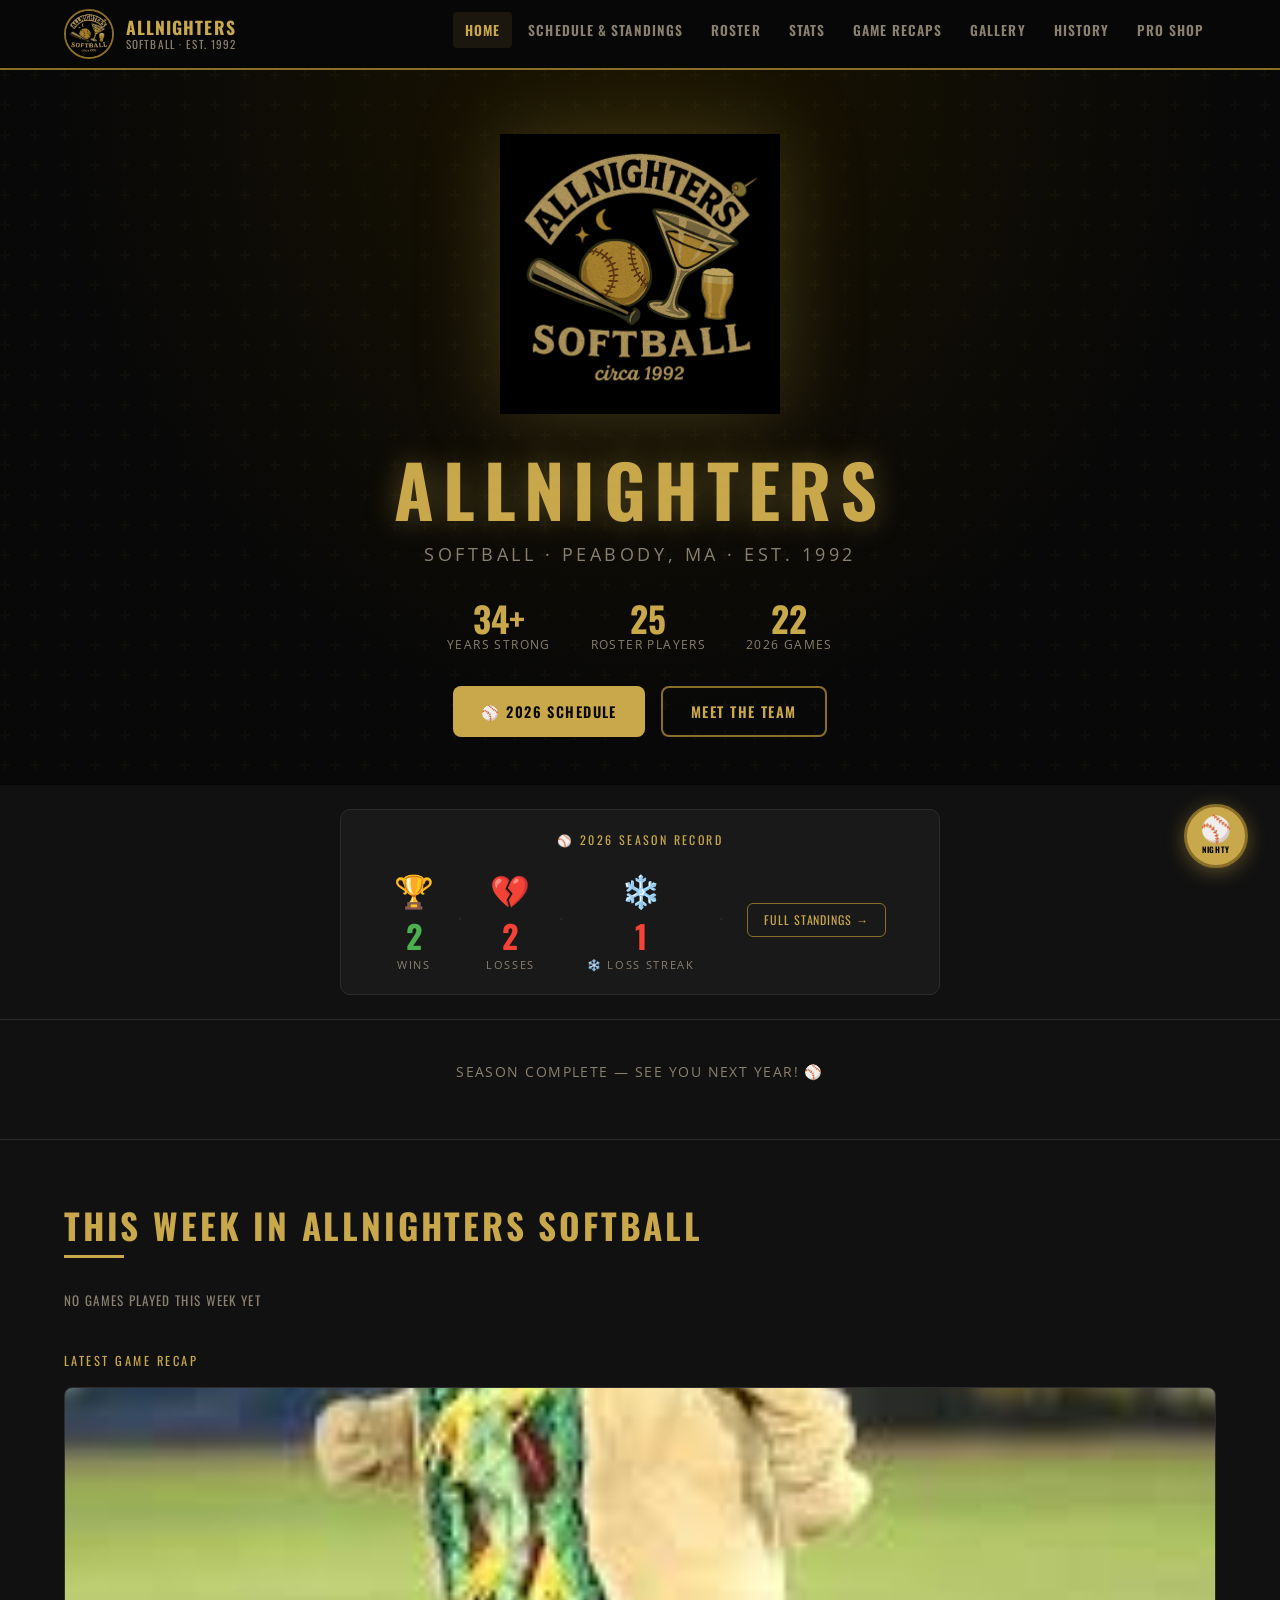
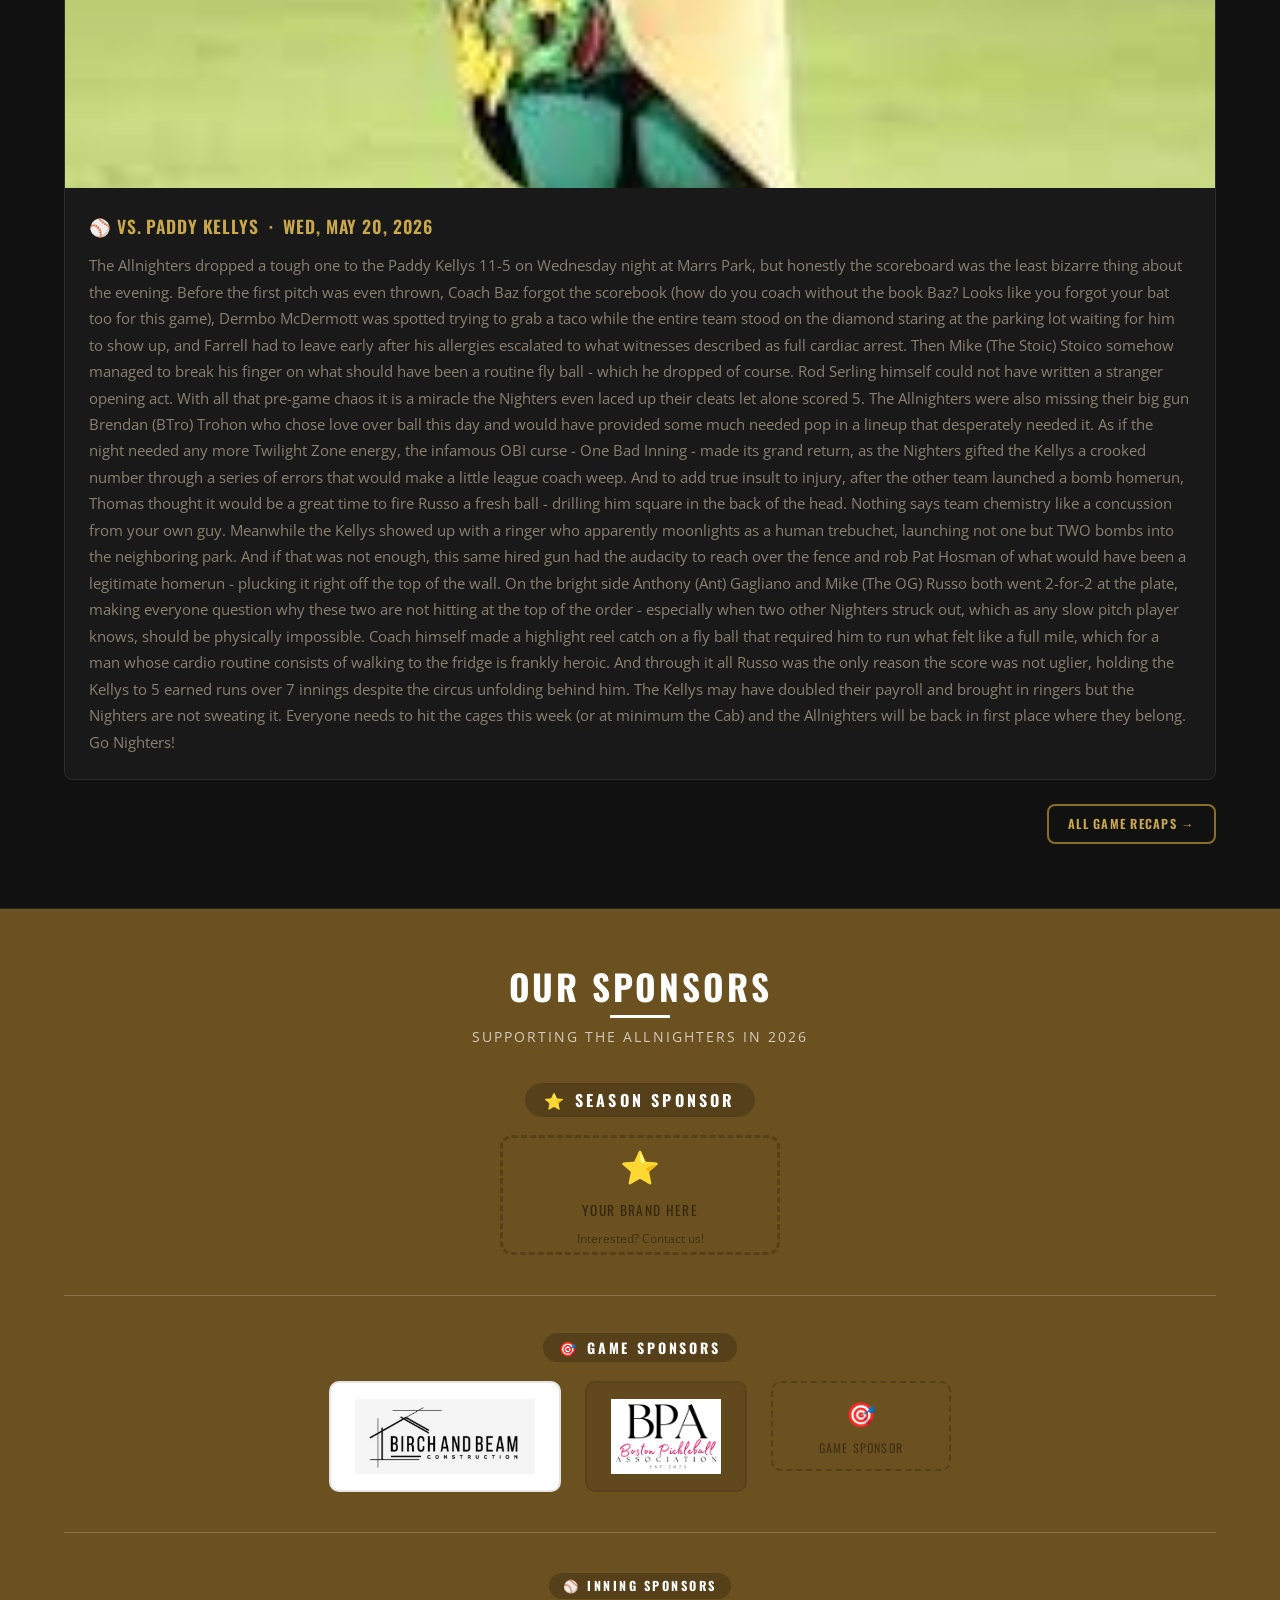
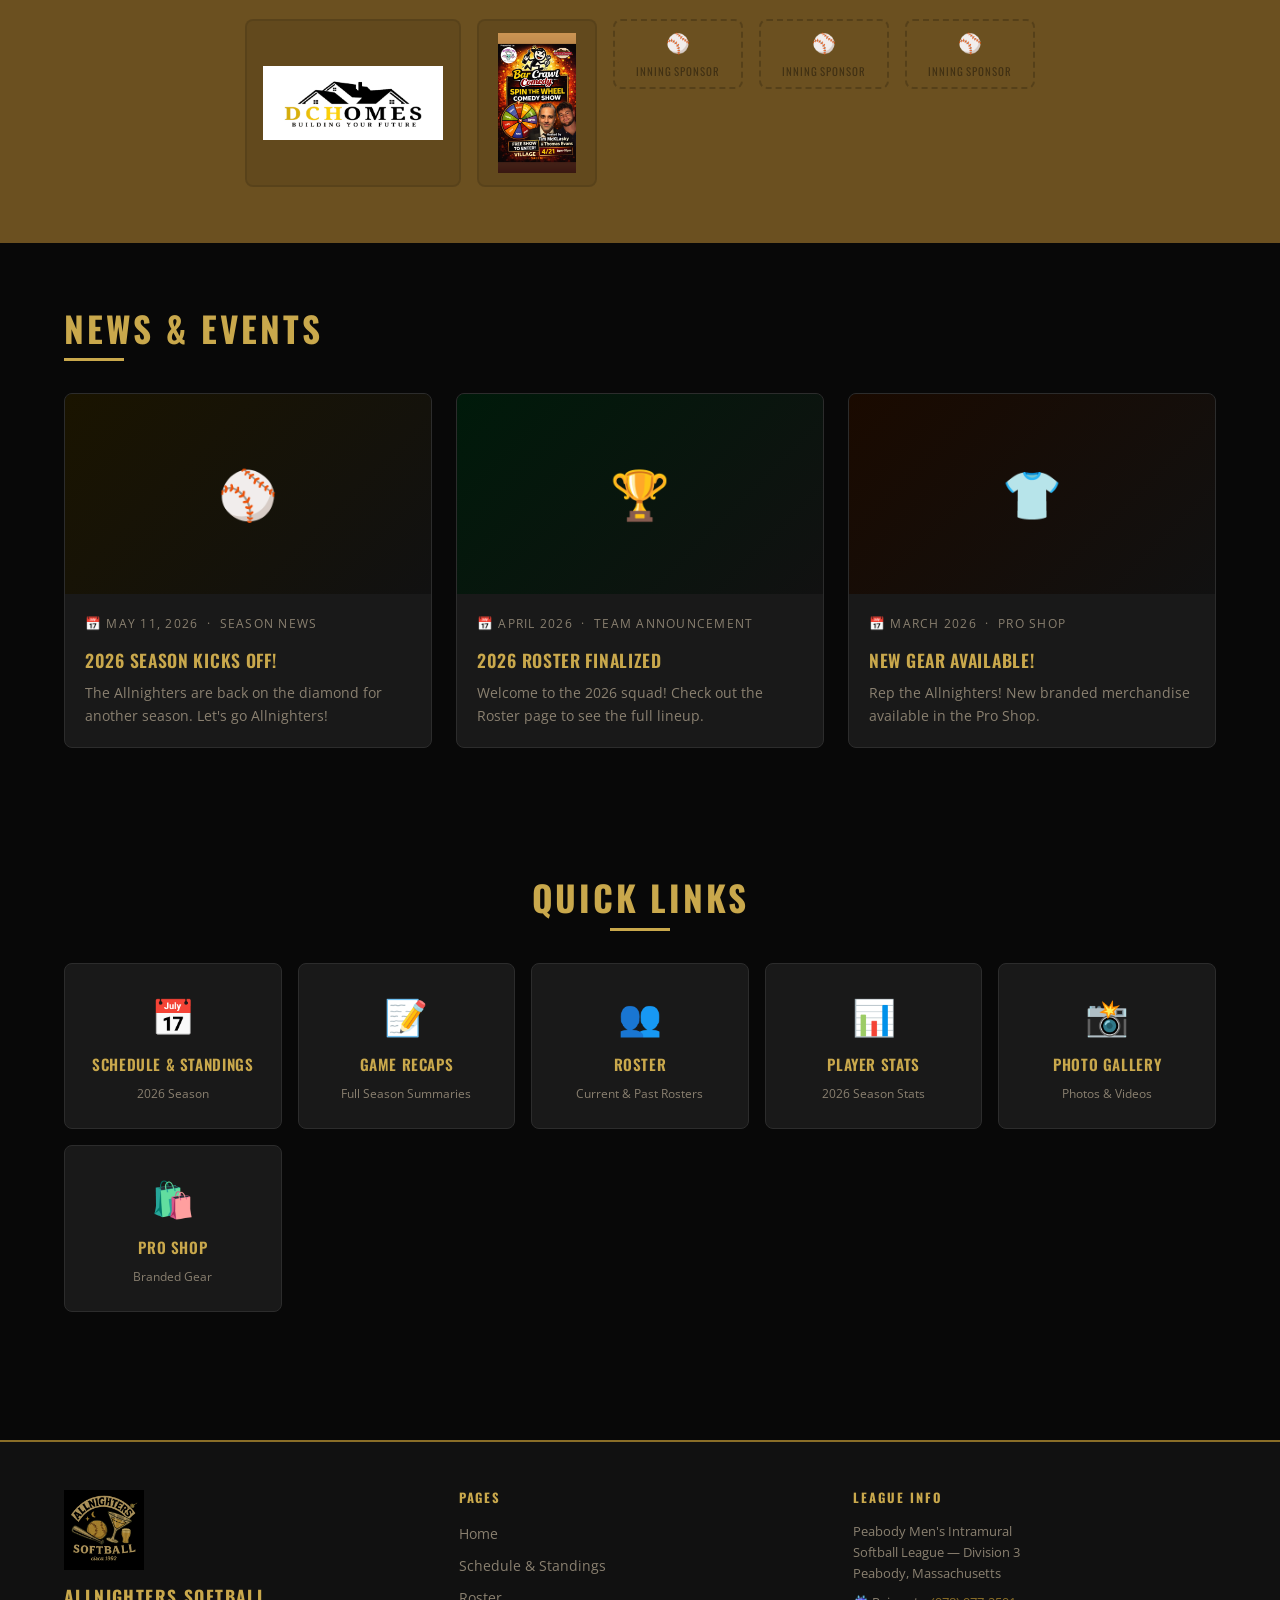
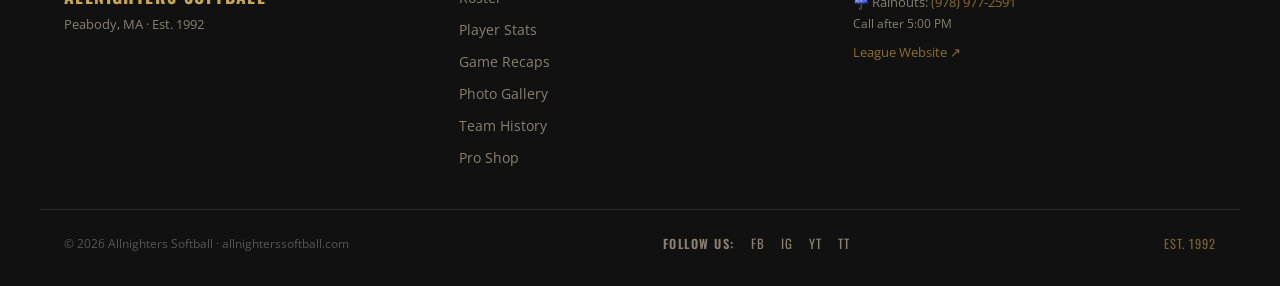
==== commit df1690d7: "Change border color in season record section" ====
--- a/index.html
+++ b/index.html
@@ -55,7 +55,7 @@
   <section style="background:var(--dark);border-bottom:1px solid var(--border);padding:1.5rem 0;">
     <div class="container">
       <div style="display:flex;justify-content:center;">
-        <div style="background:var(--card);border:1px solid var(--gold-dark);border-radius:10px;padding:1.25rem 2rem;width:100%;max-width:600px;">
+        <div style="background:var(--card);border:1px solid var(--border);border-radius:10px;padding:1.25rem 2rem;width:100%;max-width:600px;">
           <div style="font-family:'Oswald',sans-serif;font-size:0.75rem;color:var(--gold);letter-spacing:0.2em;text-transform:uppercase;margin-bottom:1rem;text-align:center;">⚾ 2026 Season Record</div>
           <div id="seasonRecordBanner" style="display:flex;justify-content:center;"></div>
         </div>
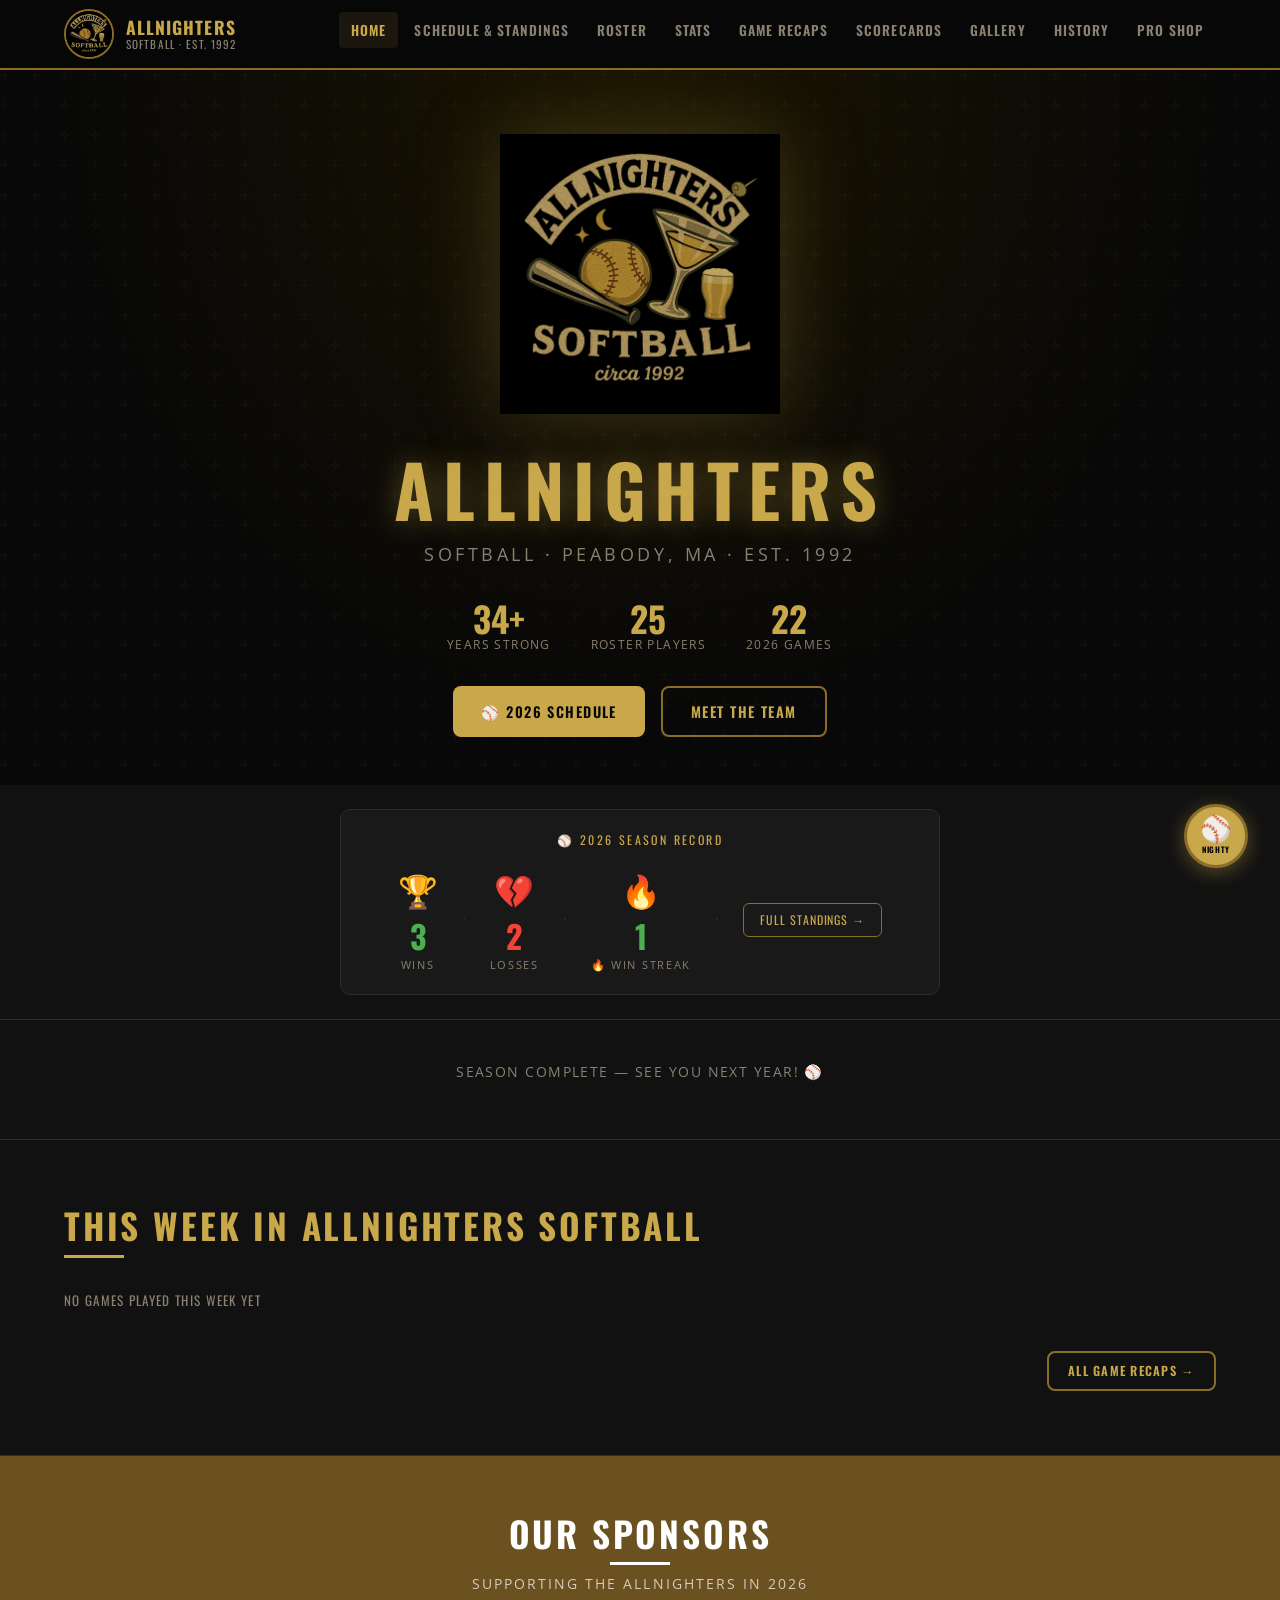
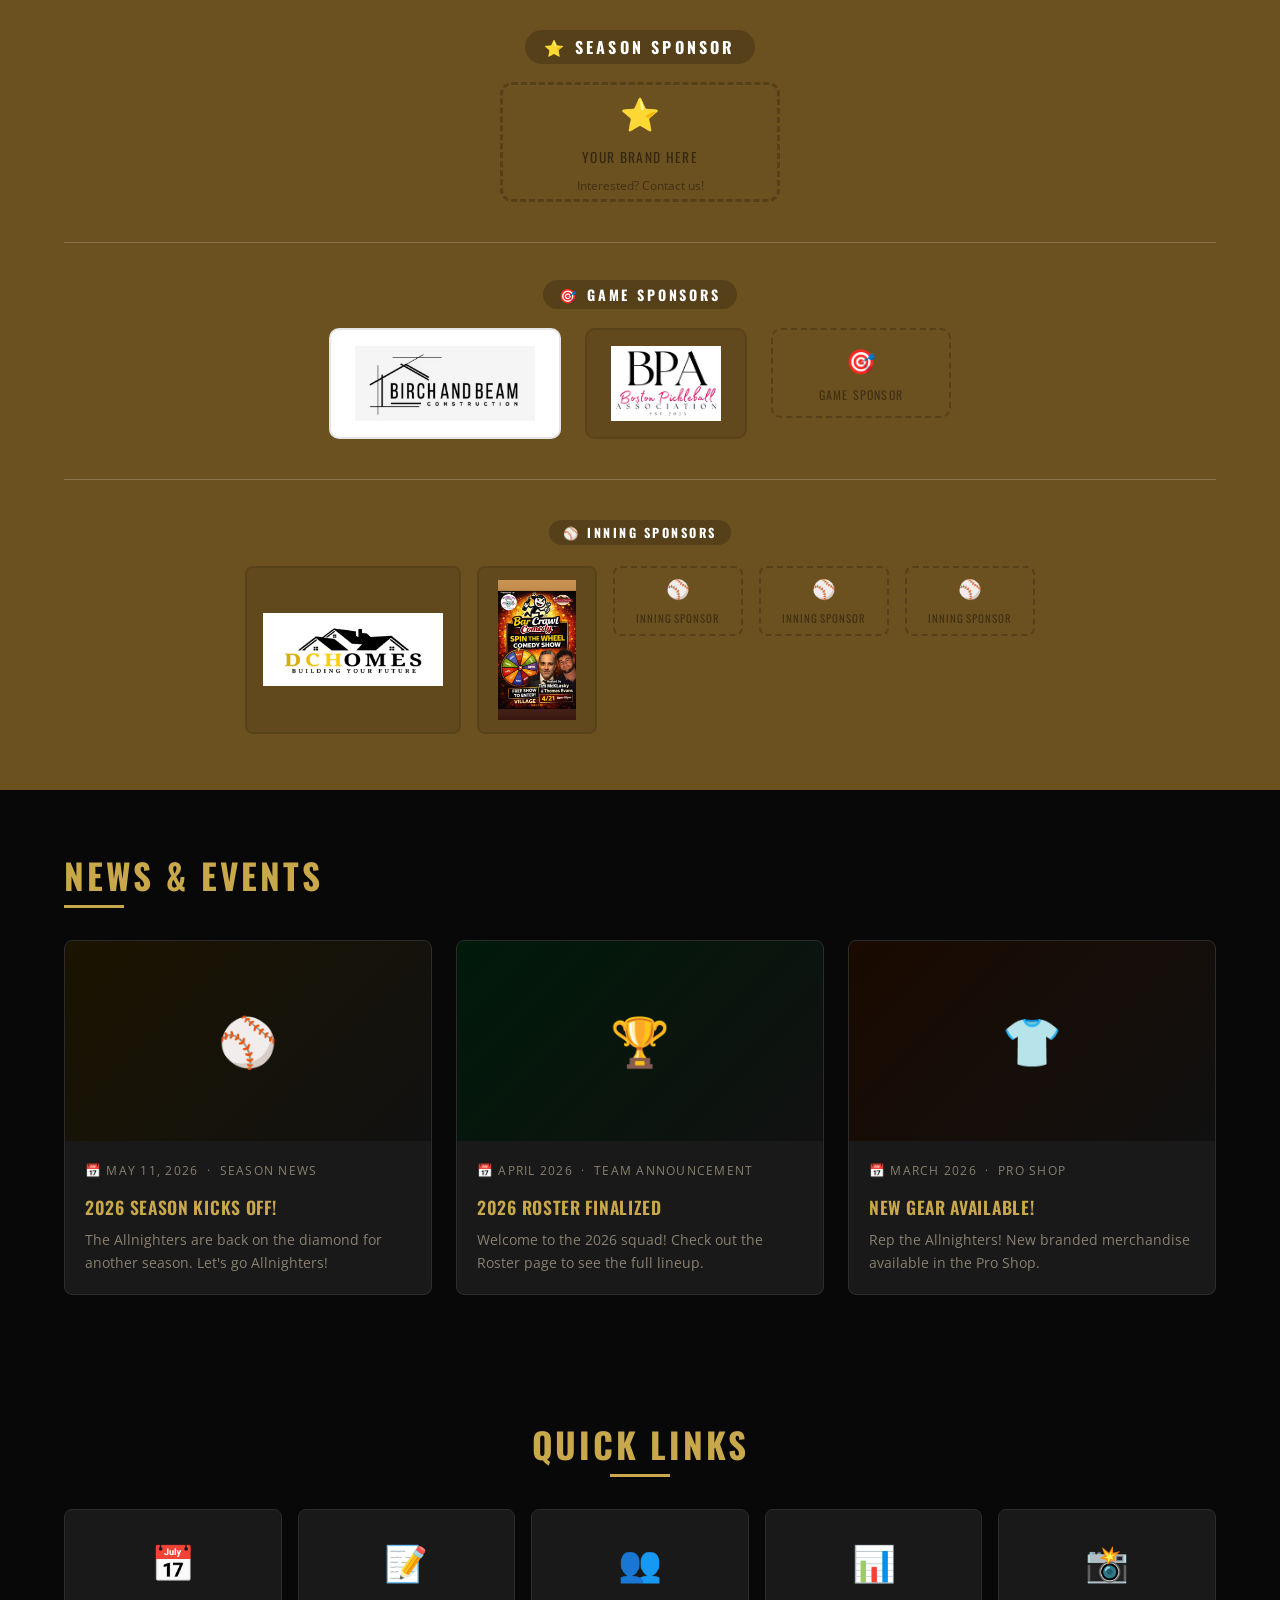
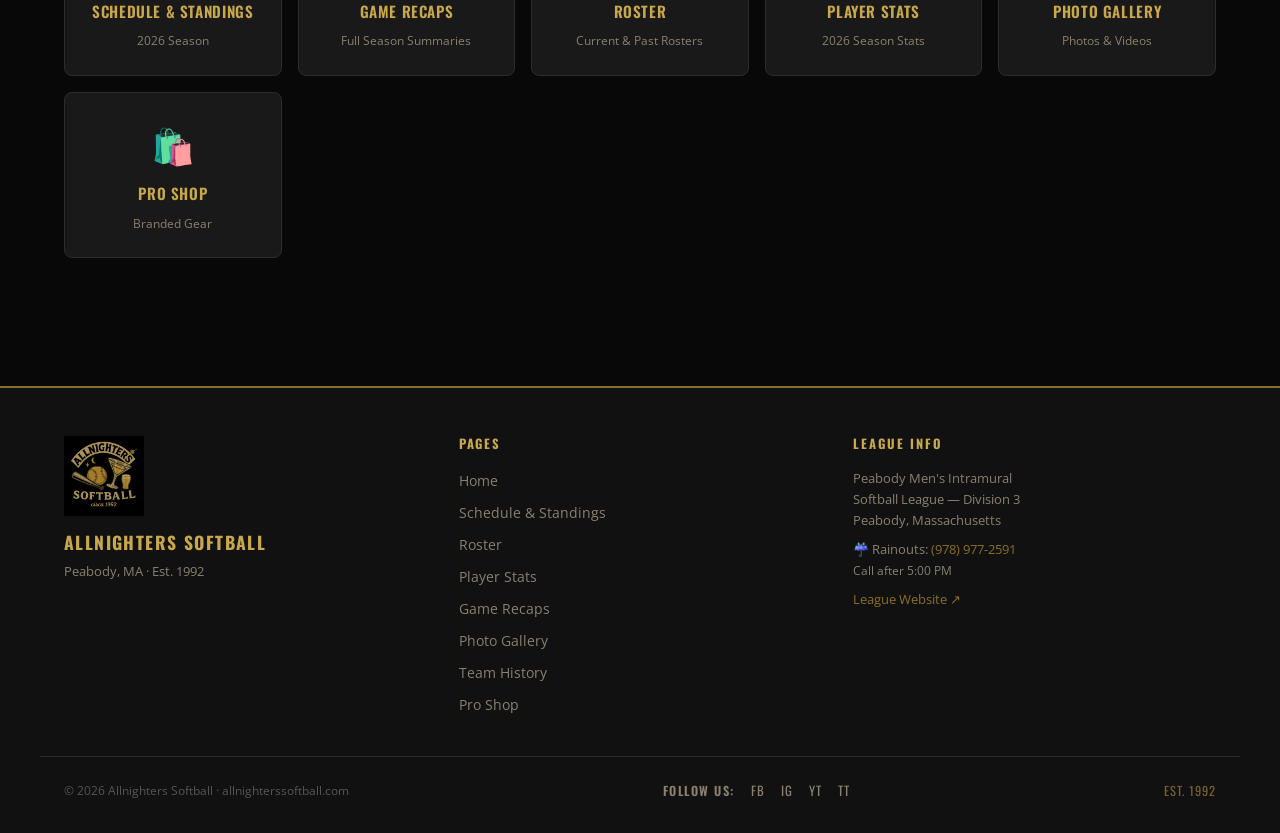
==== commit 60948cc5: "Add Scorecards link to navigation menu" ====
--- a/index.html
+++ b/index.html
@@ -23,6 +23,7 @@
       <li><a href="/roster.html">Roster</a></li>
       <li><a href="/stats.html">Stats</a></li>
       <li><a href="/recaps.html">Game Recaps</a></li>
+      <li><a href="/scorecard.html">Scorecards</a></li>
       <li><a href="/gallery.html">Gallery</a></li>
       <li><a href="/history.html">History</a></li>
       <li><a href="/proshop.html">Pro Shop</a></li>
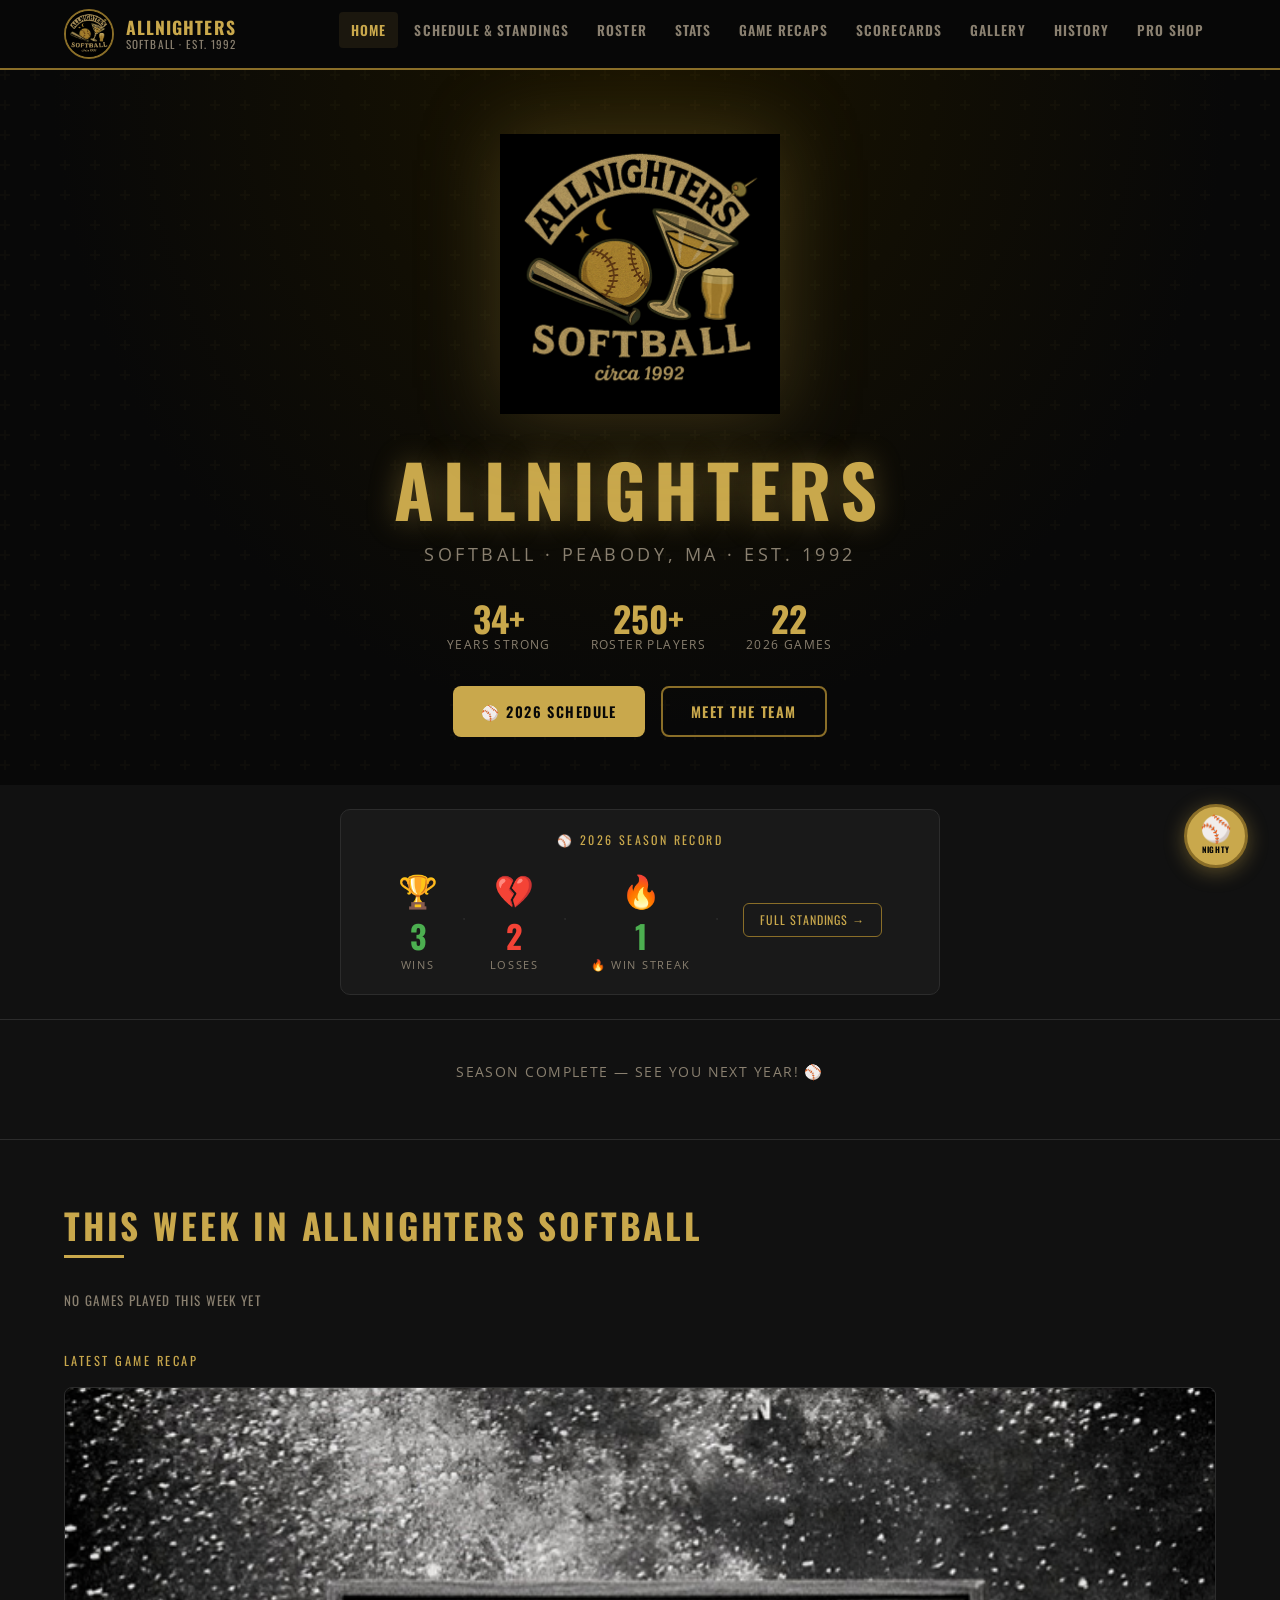
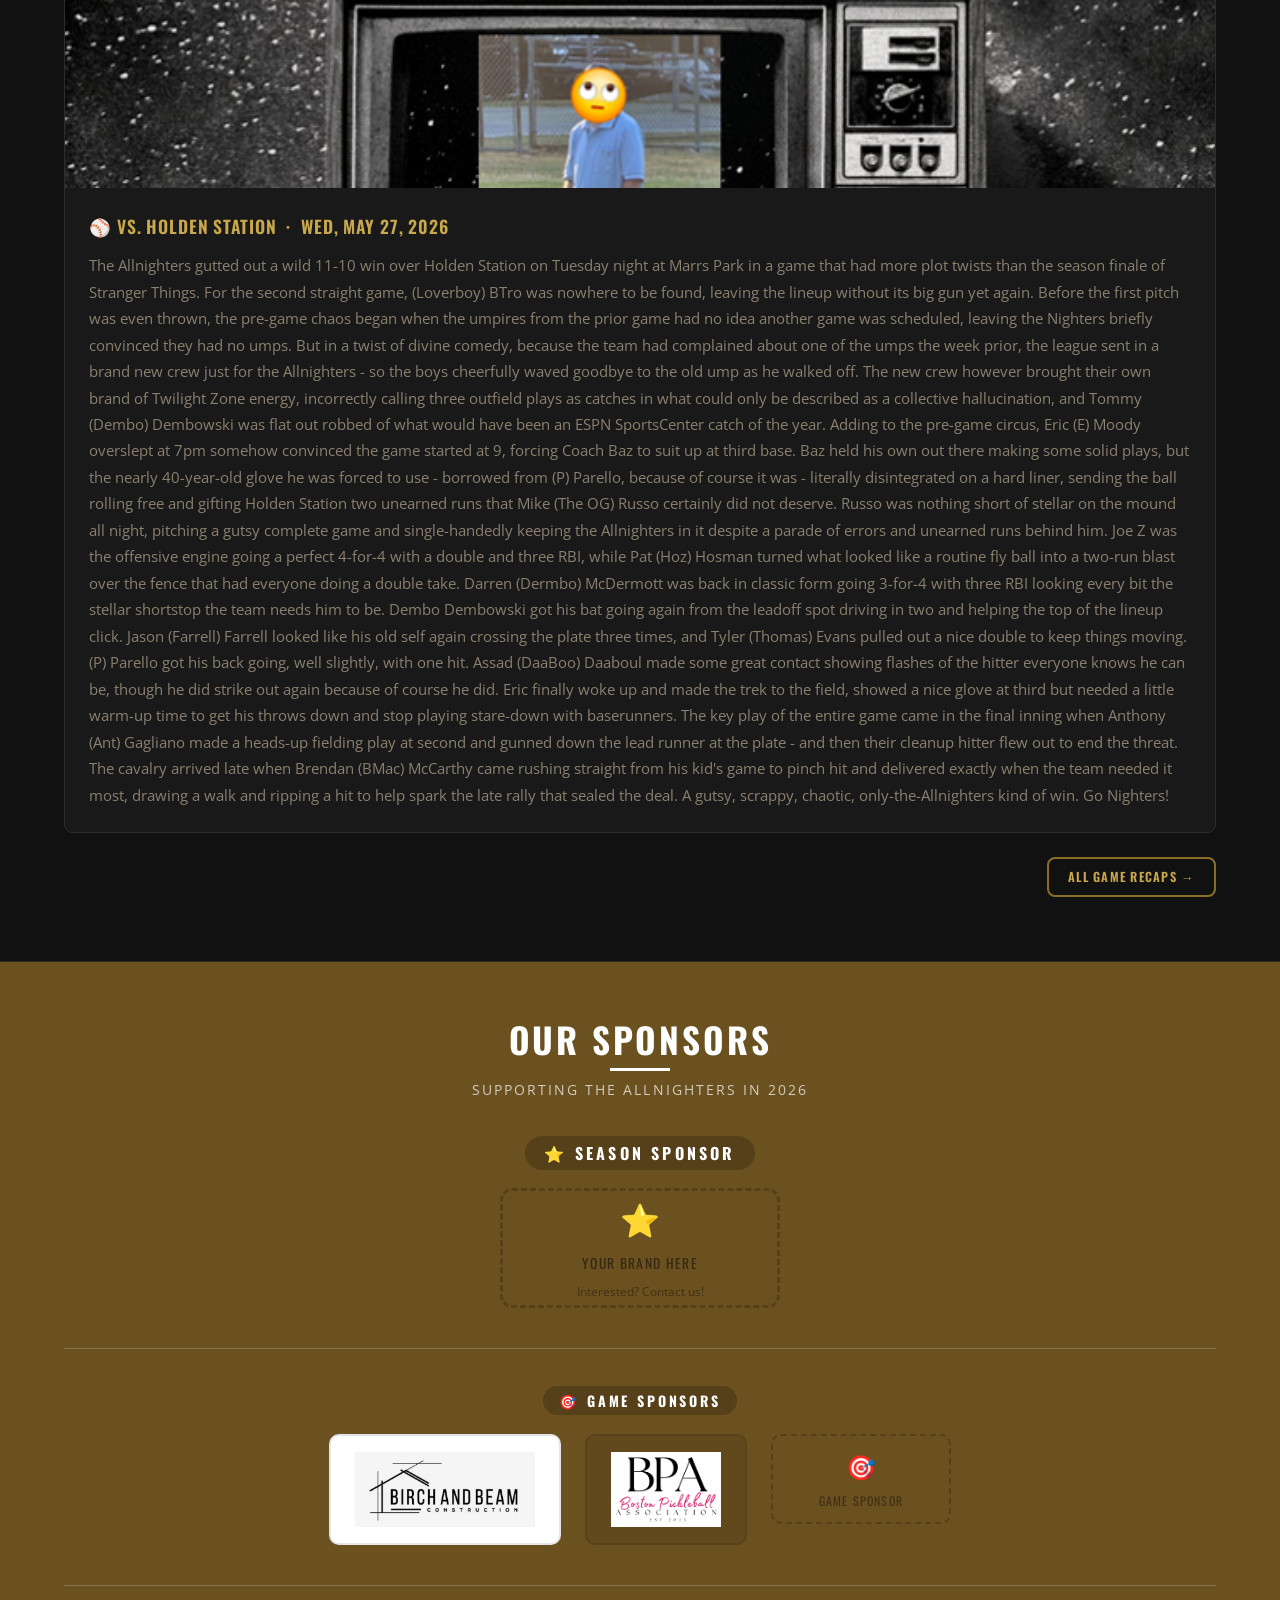
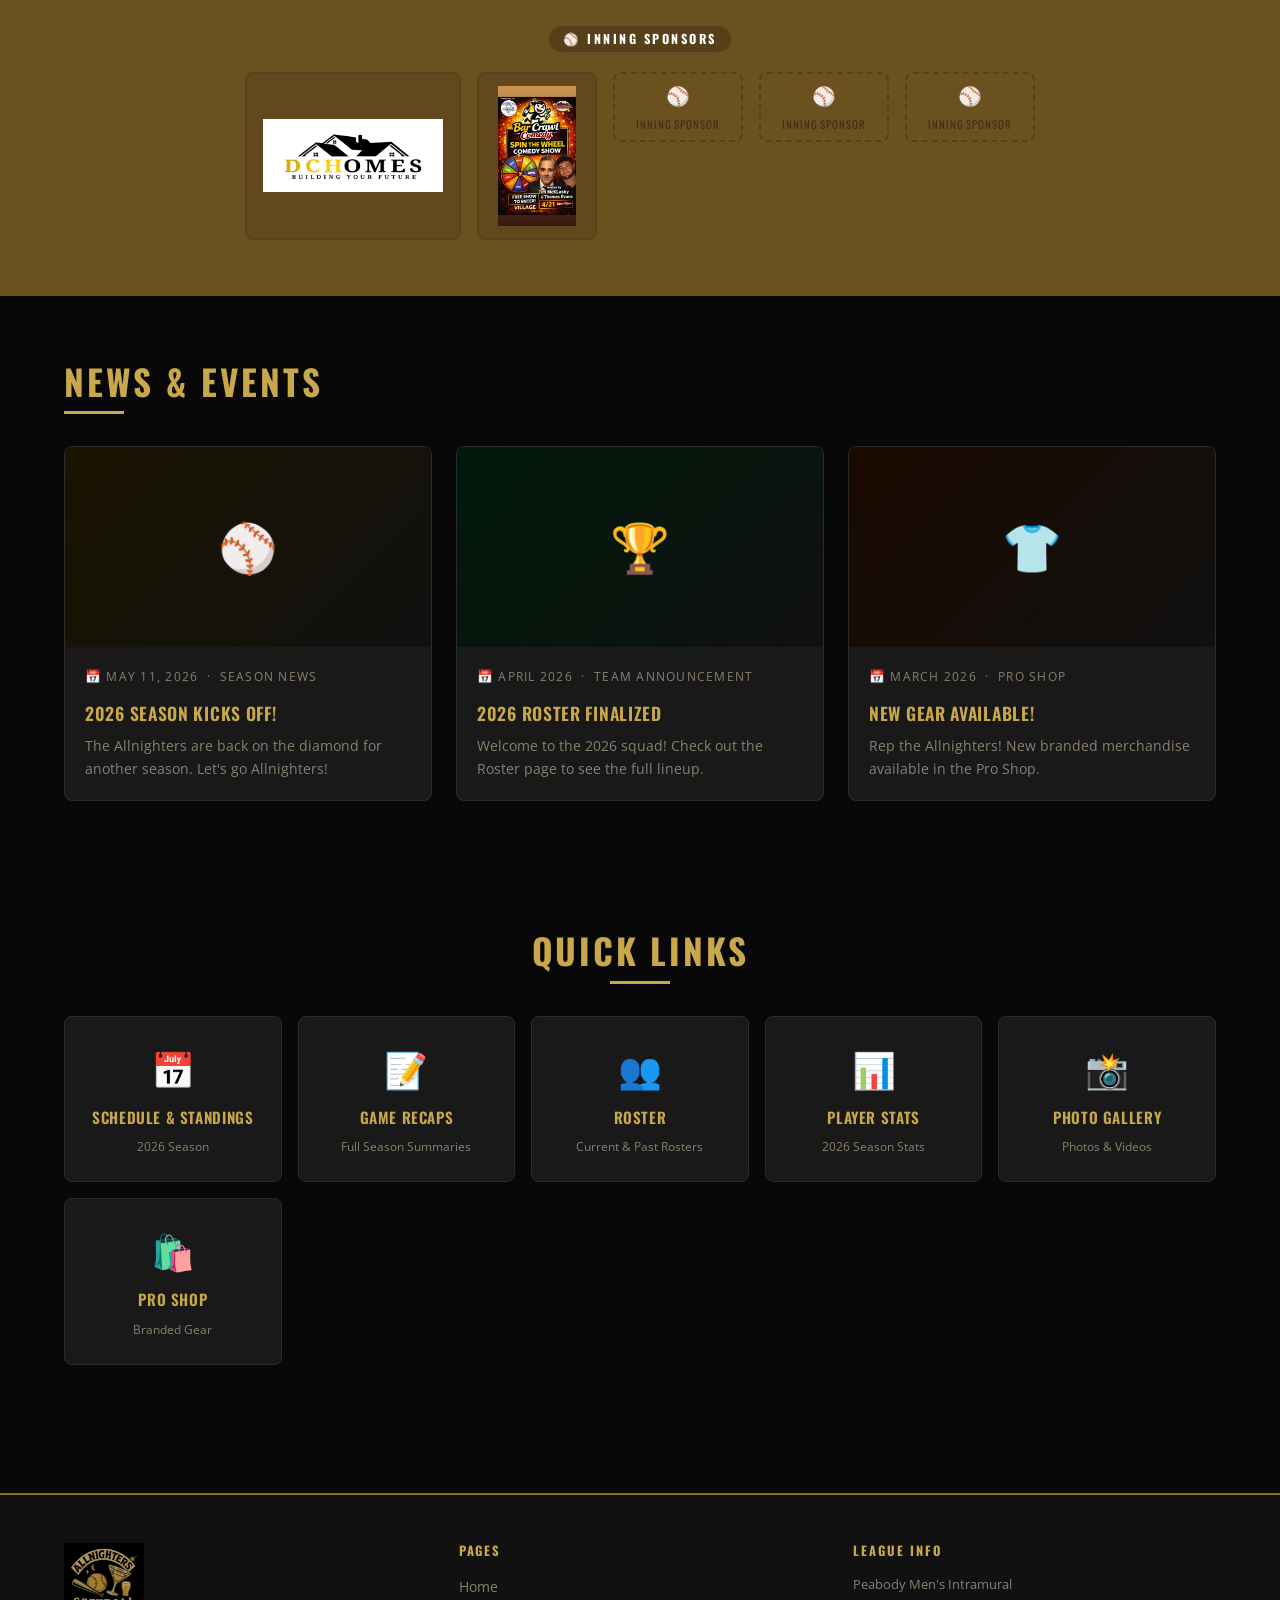
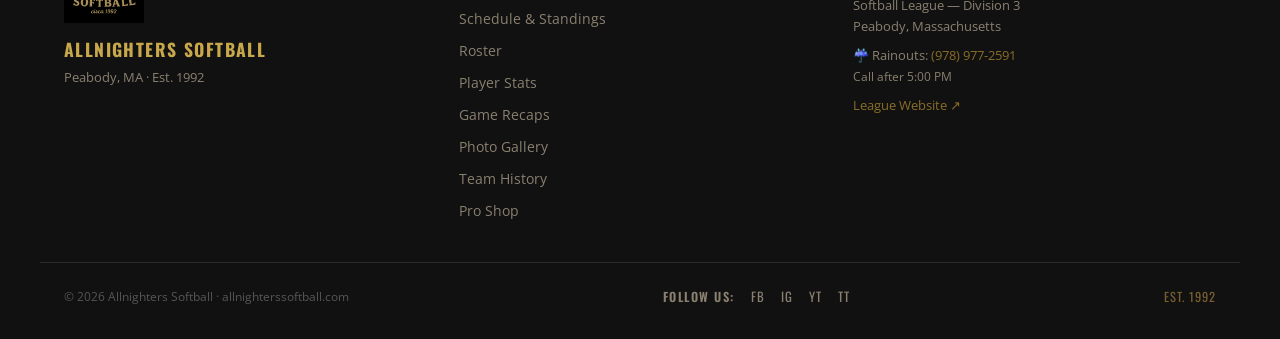
==== commit 9275aa64: "Update roster players count from 25 to 250" ====
--- a/index.html
+++ b/index.html
@@ -43,7 +43,7 @@
       <p class="hero-subtitle">Softball · Peabody, MA · Est. 1992</p>
       <div class="hero-stats">
         <div class="hero-stat"><div class="num">34+</div><div class="lbl">Years Strong</div></div>
-        <div class="hero-stat"><div class="num">25</div><div class="lbl">Roster Players</div></div>
+        <div class="hero-stat"><div class="num">250+</div><div class="lbl">Roster Players</div></div>
         <div class="hero-stat"><div class="num">22</div><div class="lbl">2026 Games</div></div>
       </div>
       <div class="hero-actions">
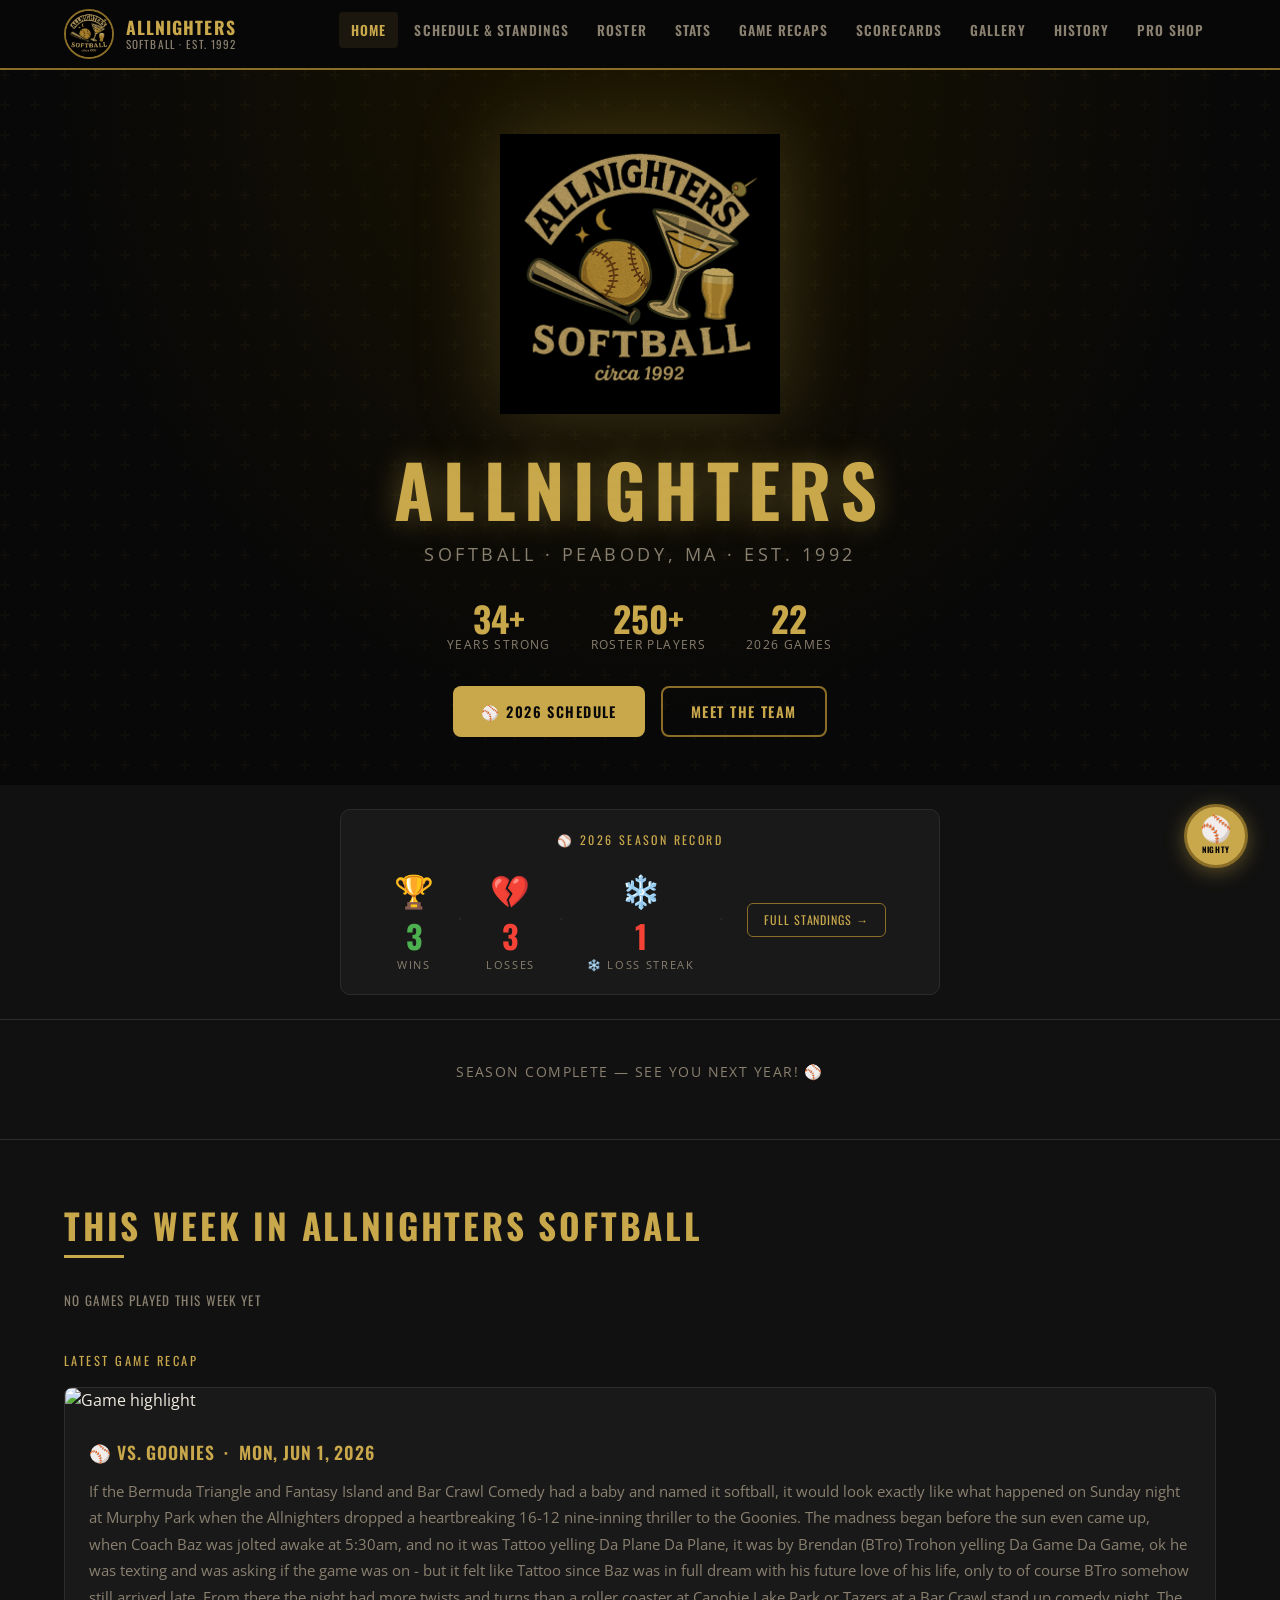
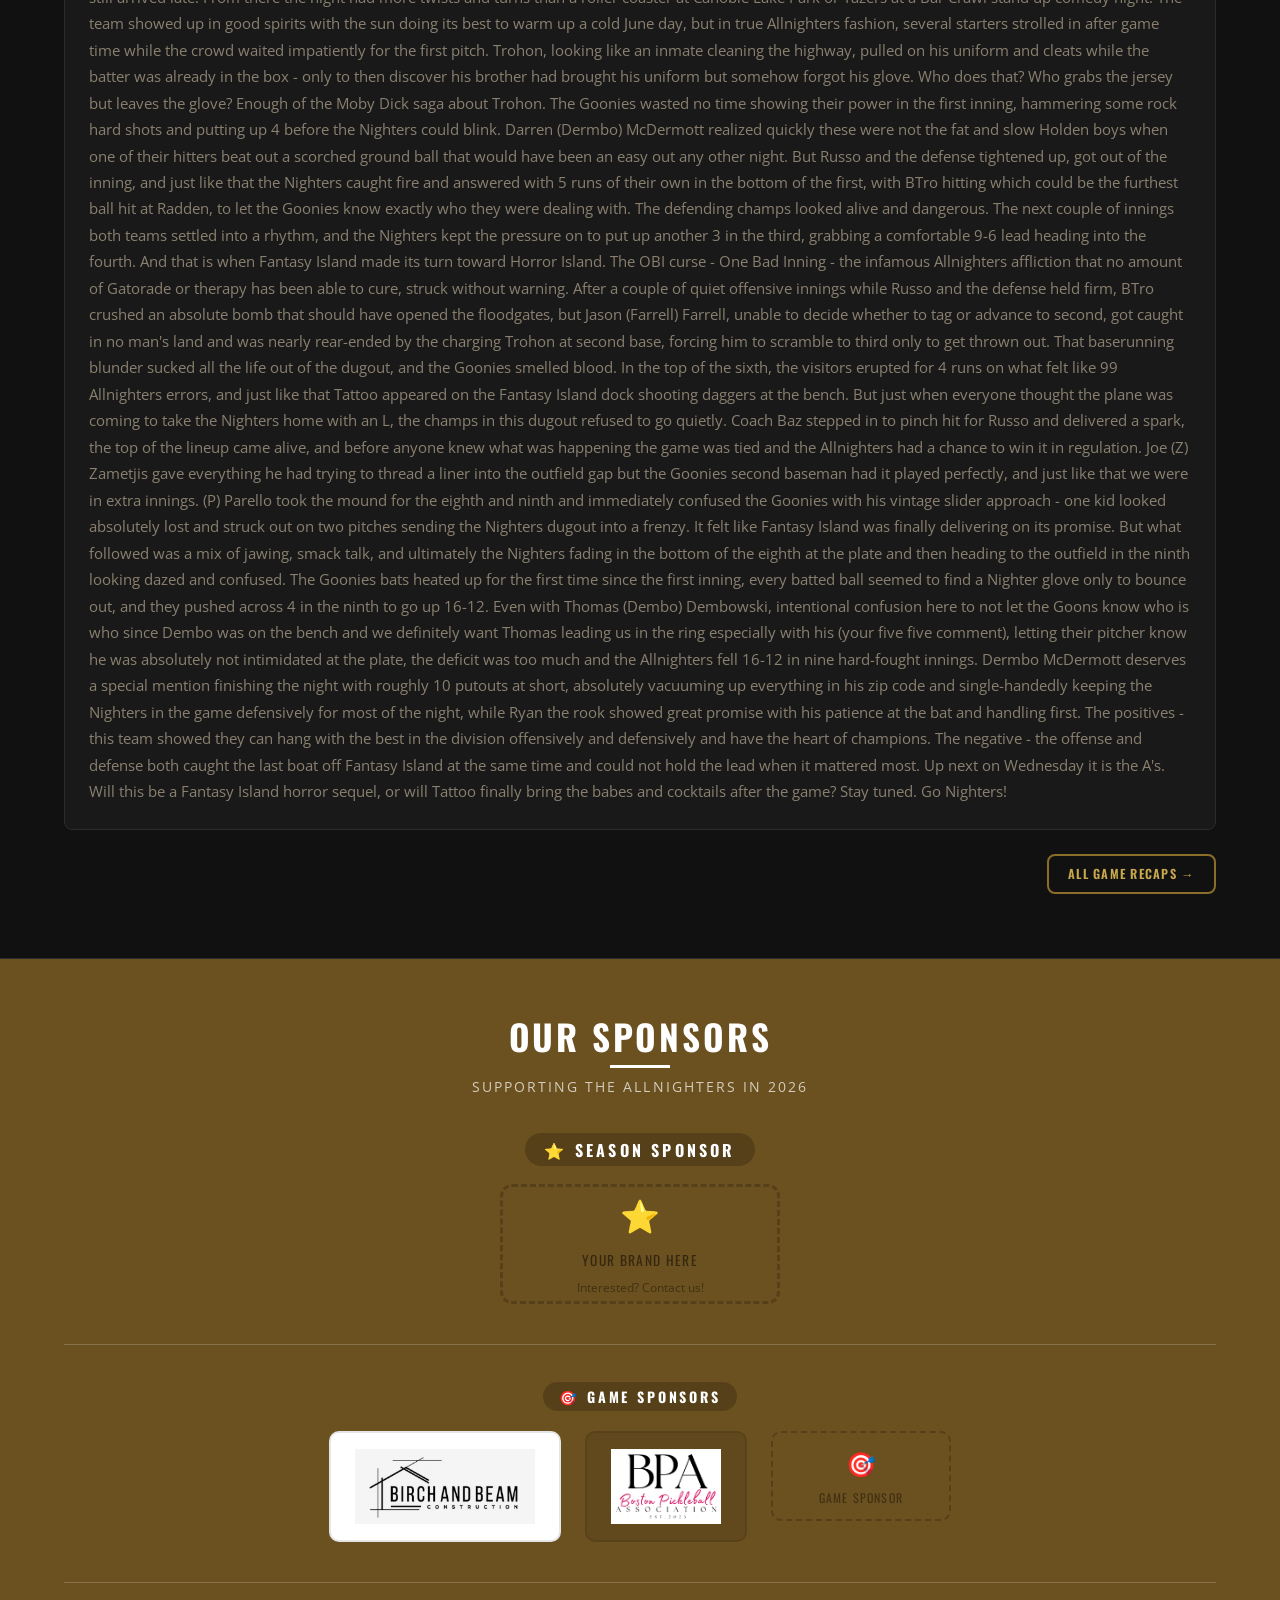
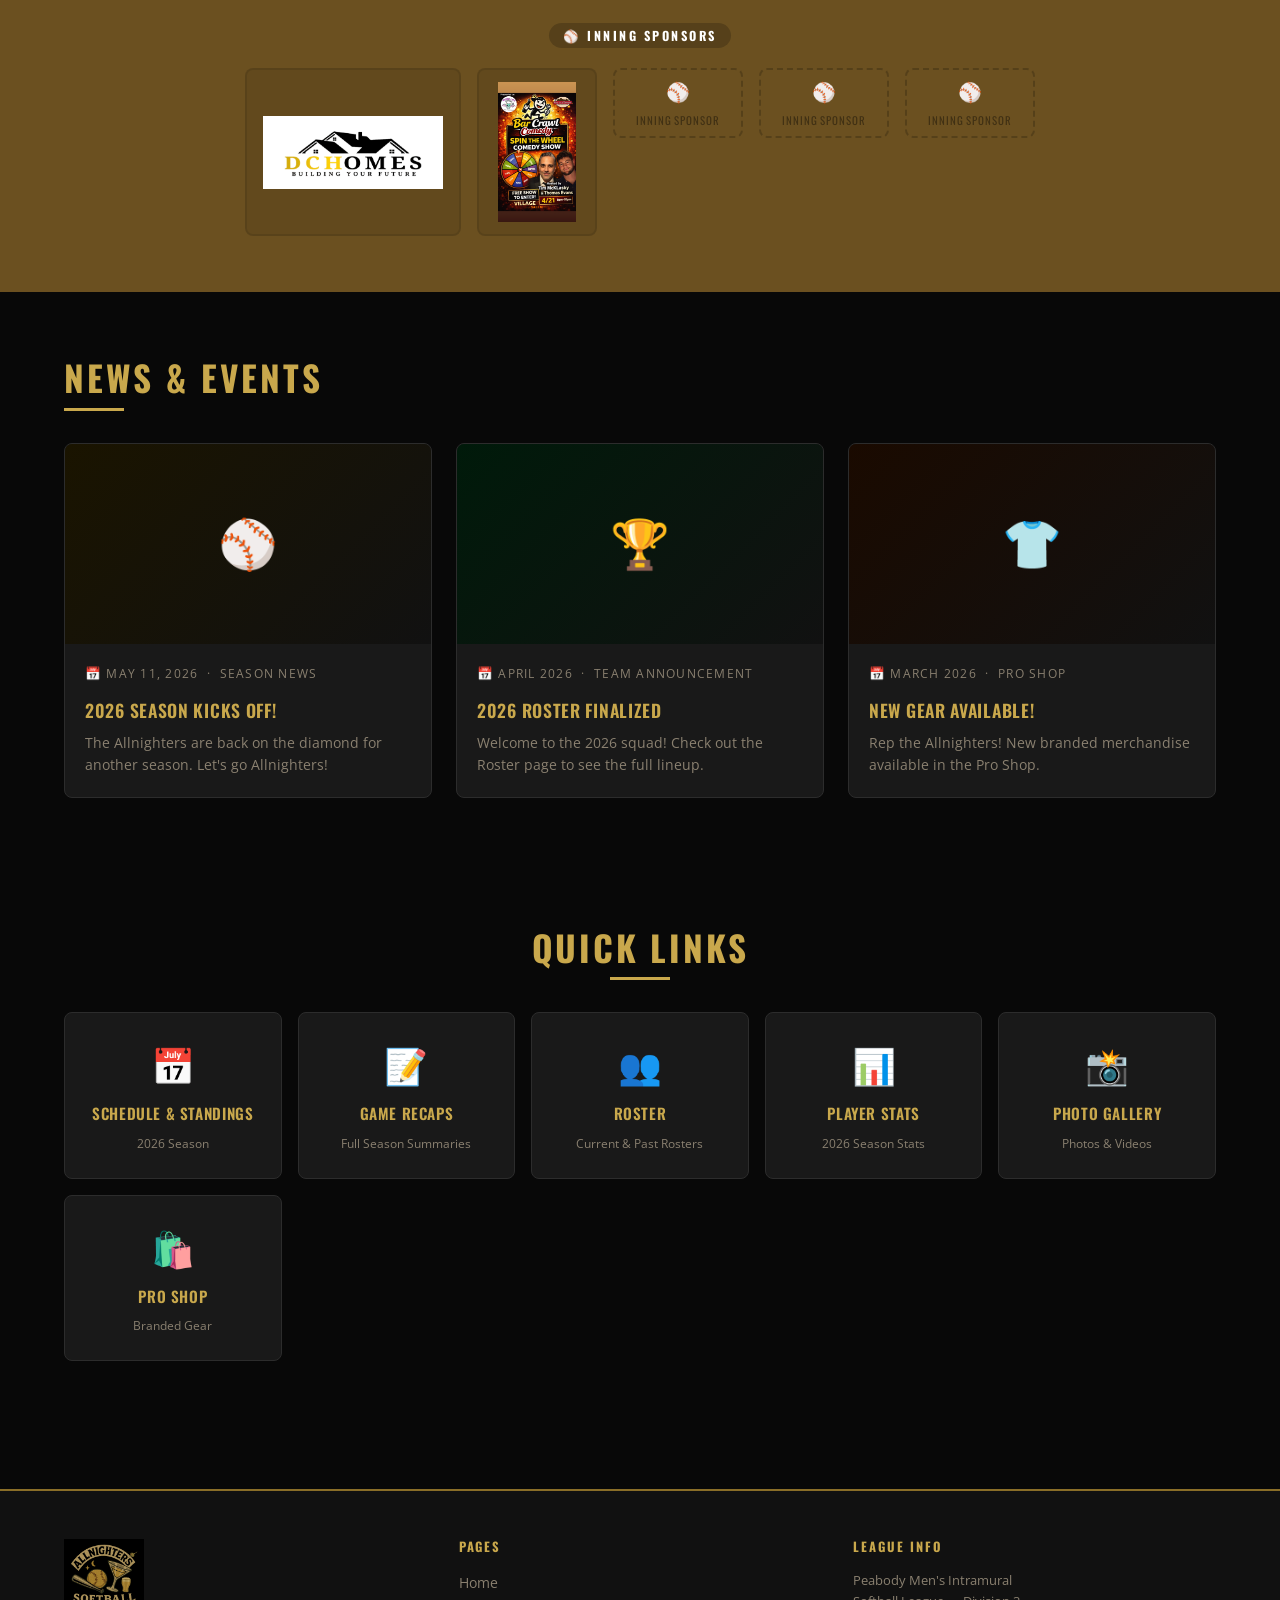
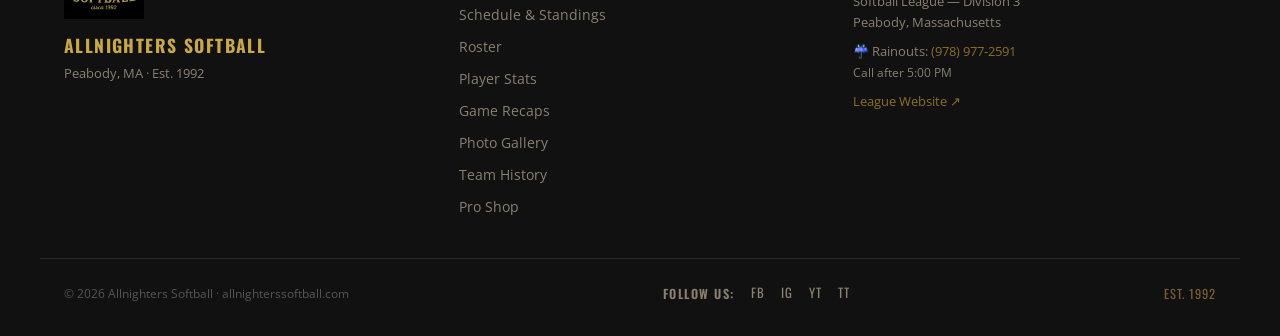
==== commit 2f466a16: "Fix image display style in highlights section" ====
--- a/index.html
+++ b/index.html
@@ -366,7 +366,7 @@
     const hlData=await hlRes.json();
     const recentHighlights=hlData.highlights.sort((a,b)=>new Date(b.date)-new Date(a.date)).slice(0,1);
     if(recentHighlights.length>0){
-      highlightsDiv.innerHTML=`<div style="font-family:'Oswald',sans-serif;font-size:0.78rem;color:var(--gold);letter-spacing:0.2em;text-transform:uppercase;margin-bottom:1rem;">Latest Game Recap</div>${recentHighlights.map(h=>`<div style="background:var(--card);border:1px solid var(--border);border-radius:var(--radius);overflow:hidden;margin-bottom:1.5rem;">${h.photo?`<img src="${h.photo}" alt="Game highlight" style="width:100%;max-height:400px;object-fit:cover;">`:''}<div style="padding:1.5rem;"><div style="font-family:'Oswald',sans-serif;font-size:1.1rem;font-weight:600;color:var(--gold);margin-bottom:0.75rem;text-transform:uppercase;letter-spacing:0.05em;">⚾ vs. ${h.opponent} &nbsp;·&nbsp; ${formatDate(h.date)}</div><p style="font-size:0.92rem;color:var(--text-muted);line-height:1.8;margin:0;">${h.summary}</p></div></div>`).join('')}`;
+      highlightsDiv.innerHTML=`<div style="font-family:'Oswald',sans-serif;font-size:0.78rem;color:var(--gold);letter-spacing:0.2em;text-transform:uppercase;margin-bottom:1rem;">Latest Game Recap</div>${recentHighlights.map(h=>`<div style="background:var(--card);border:1px solid var(--border);border-radius:var(--radius);overflow:hidden;margin-bottom:1.5rem;">${h.photo ? `<img src="${h.photo}" alt="Game highlight" style="width:100%;height:auto;display:block;">` : ''}<div style="padding:1.5rem;"><div style="font-family:'Oswald',sans-serif;font-size:1.1rem;font-weight:600;color:var(--gold);margin-bottom:0.75rem;text-transform:uppercase;letter-spacing:0.05em;">⚾ vs. ${h.opponent} &nbsp;·&nbsp; ${formatDate(h.date)}</div><p style="font-size:0.92rem;color:var(--text-muted);line-height:1.8;margin:0;">${h.summary}</p></div></div>`).join('')}`;
     } else {
       highlightsDiv.innerHTML=`<div style="font-family:'Oswald',sans-serif;font-size:0.82rem;color:var(--text-muted);letter-spacing:0.1em;text-transform:uppercase;">Game highlights coming soon!</div>`;
     }
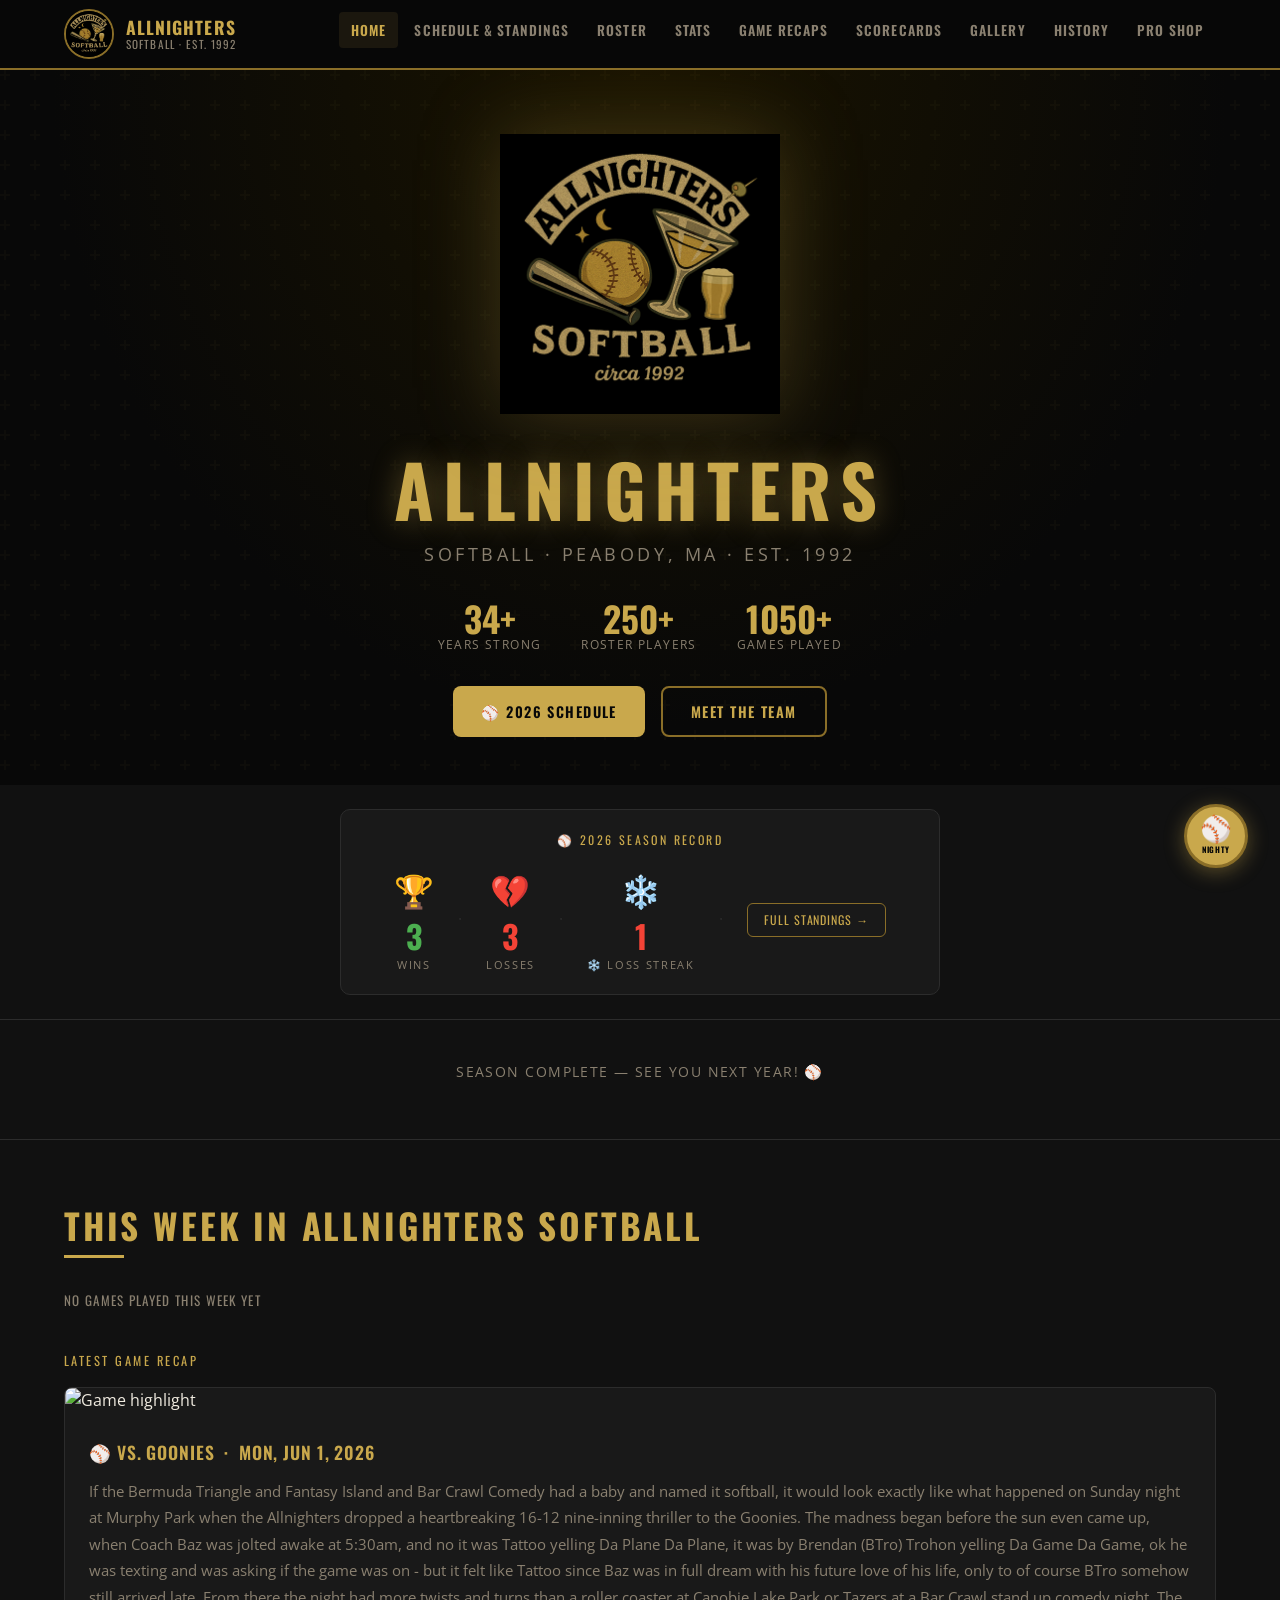
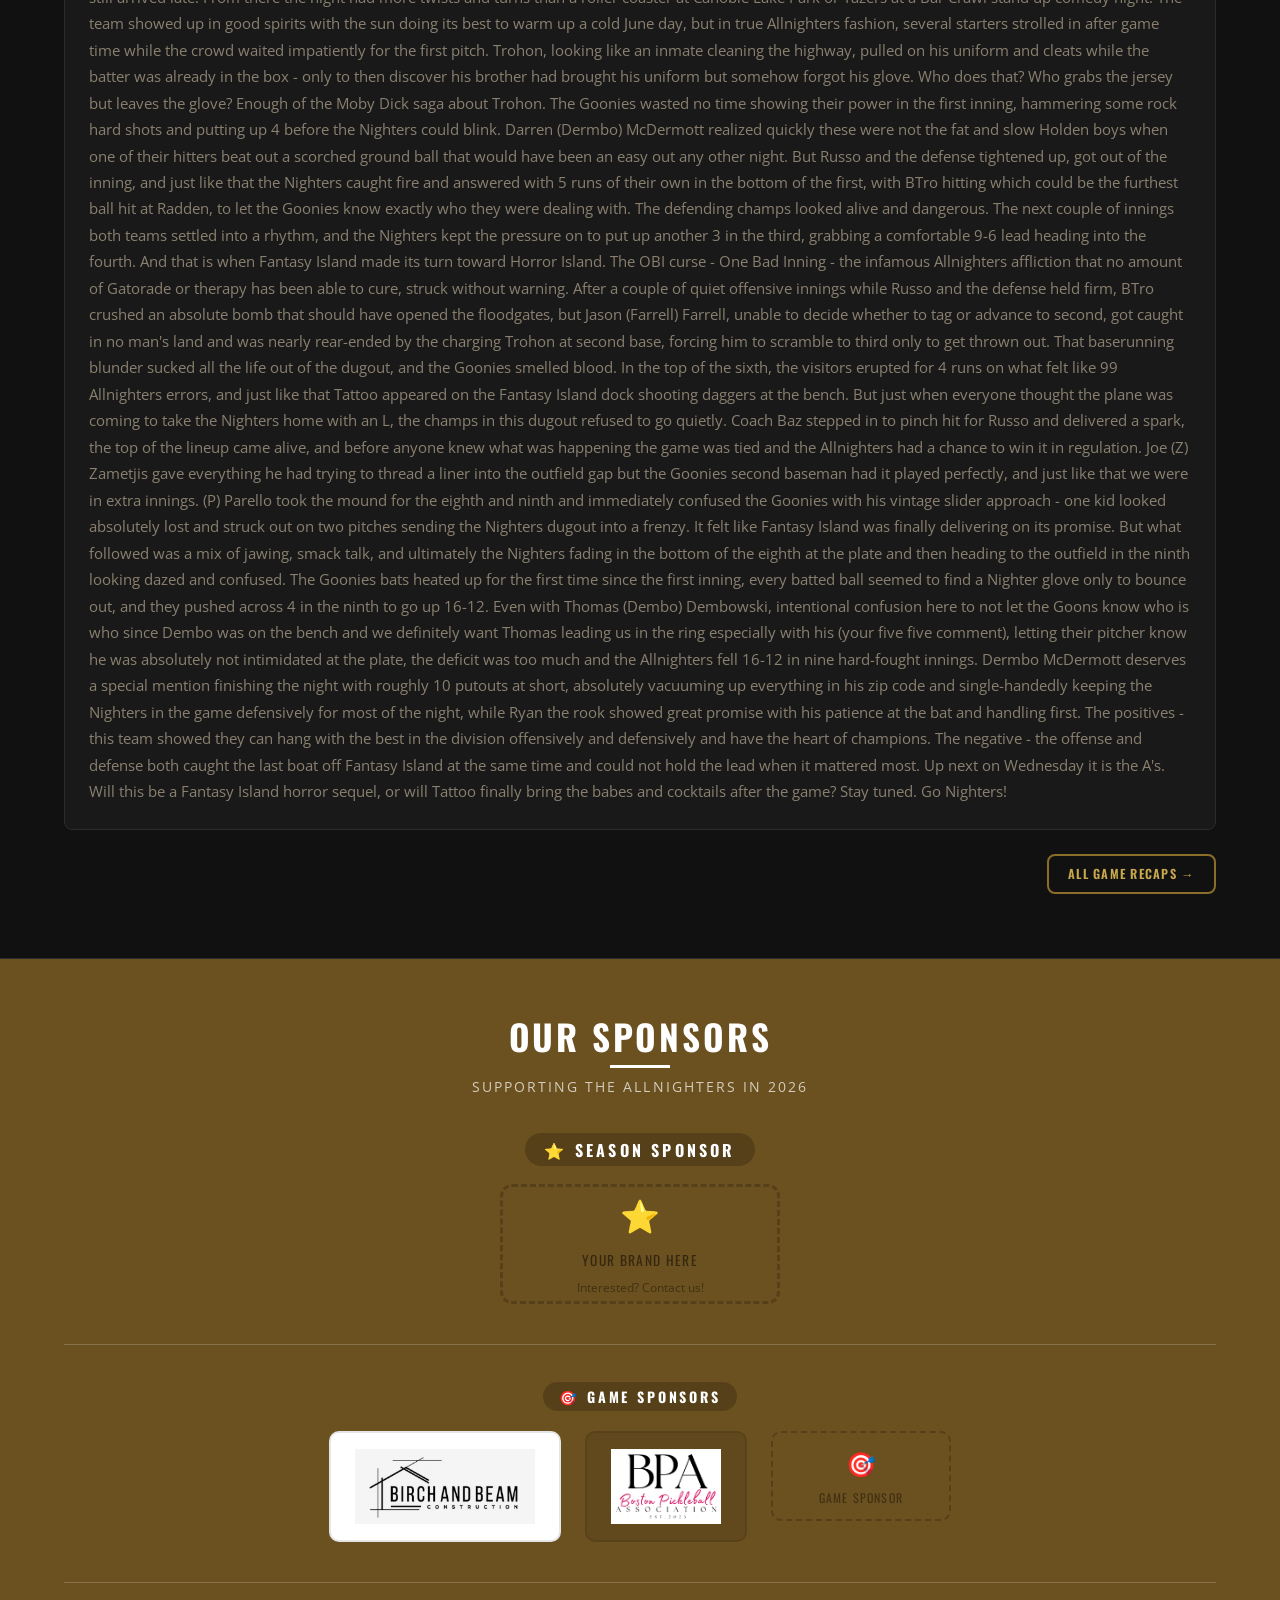
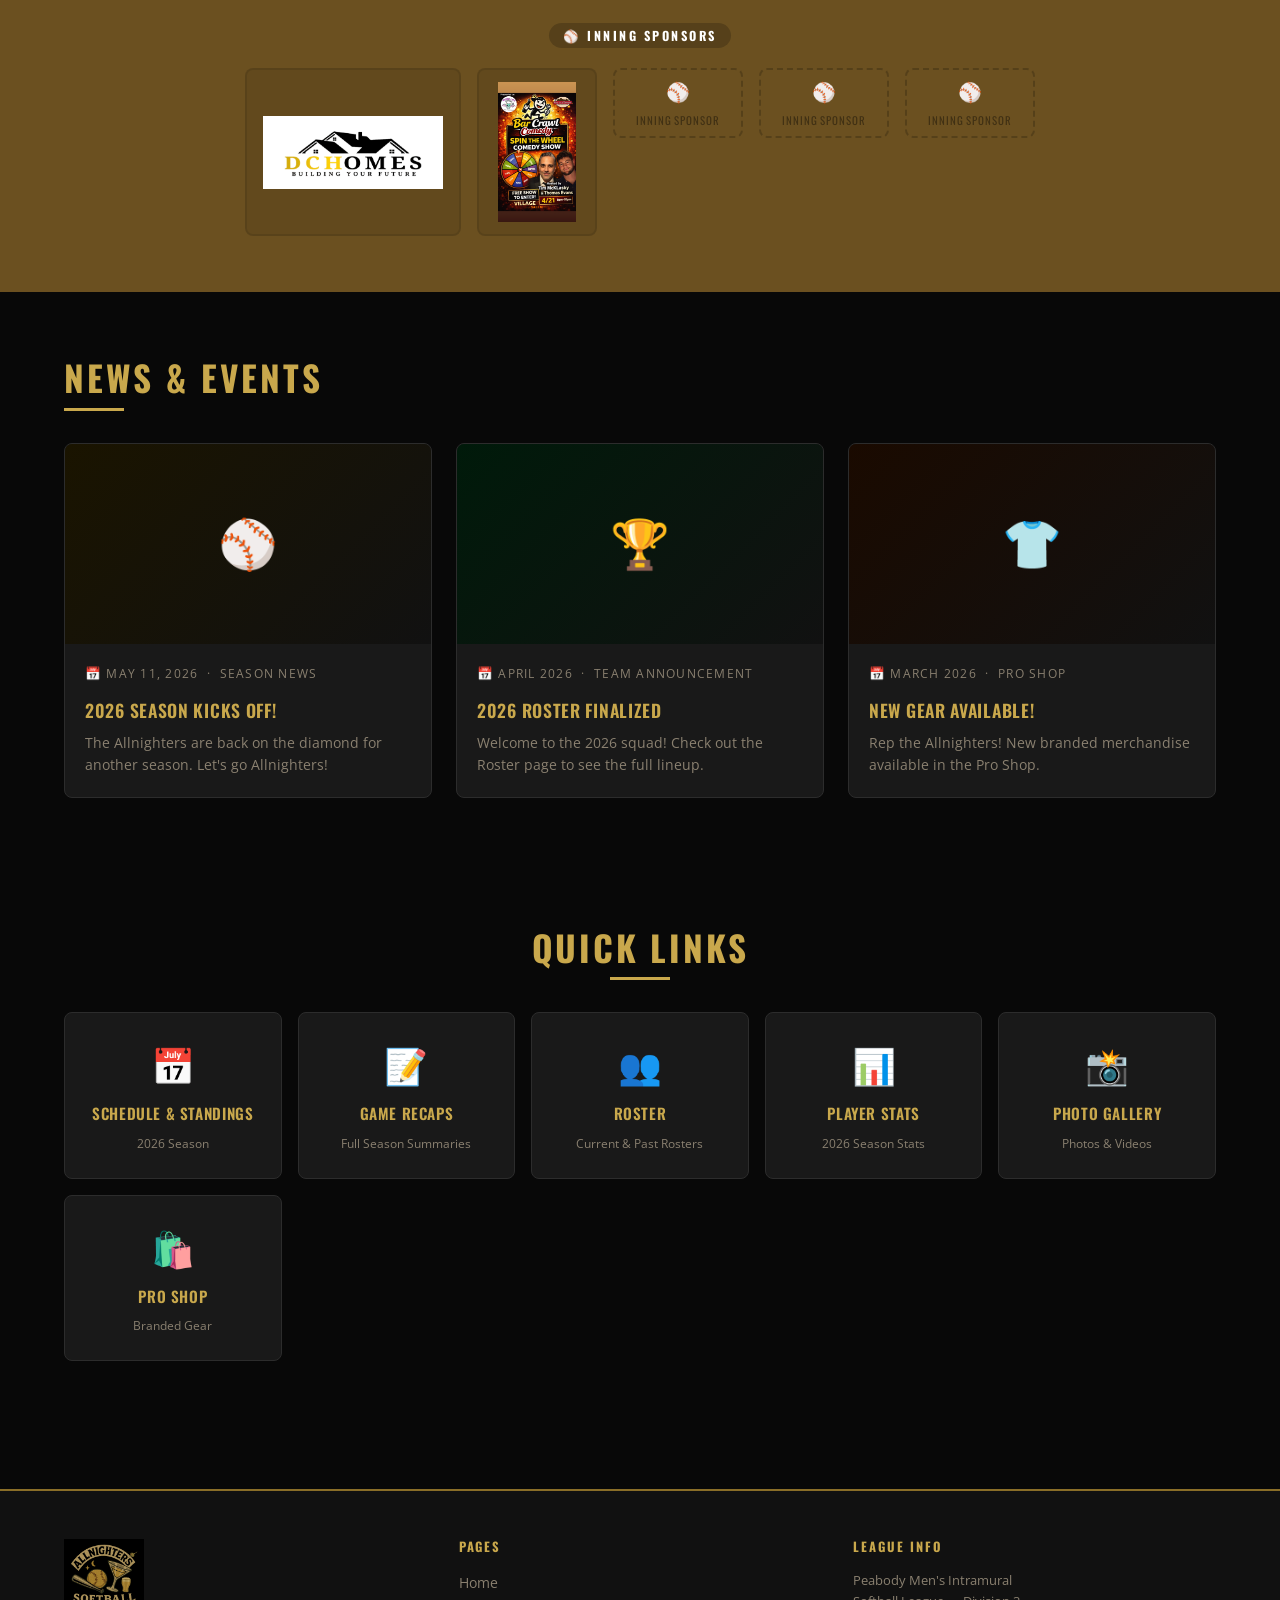
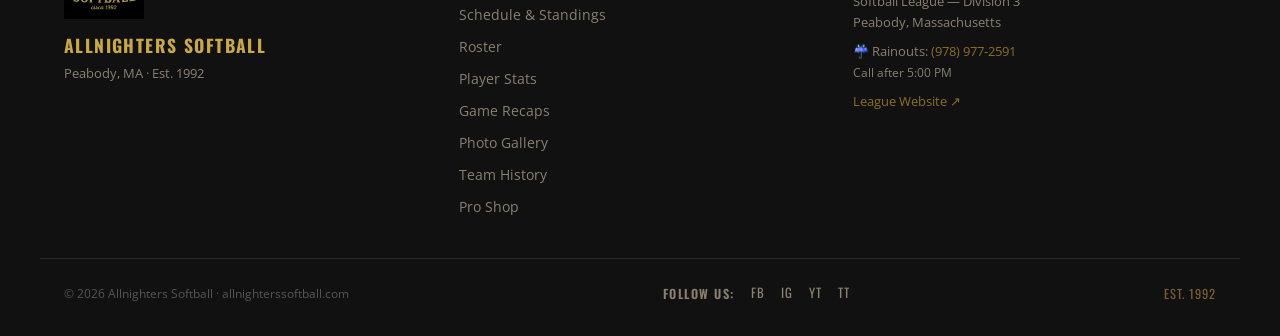
==== commit a8d4fd8f: "Update hero stats in index.html" ====
--- a/index.html
+++ b/index.html
@@ -44,7 +44,7 @@
       <div class="hero-stats">
         <div class="hero-stat"><div class="num">34+</div><div class="lbl">Years Strong</div></div>
         <div class="hero-stat"><div class="num">250+</div><div class="lbl">Roster Players</div></div>
-        <div class="hero-stat"><div class="num">22</div><div class="lbl">2026 Games</div></div>
+        <div class="hero-stat"><div class="num">1050+</div><div class="lbl">Games Played</div></div>
       </div>
       <div class="hero-actions">
         <a href="/schedule.html" class="btn btn-gold">⚾ 2026 Schedule</a>
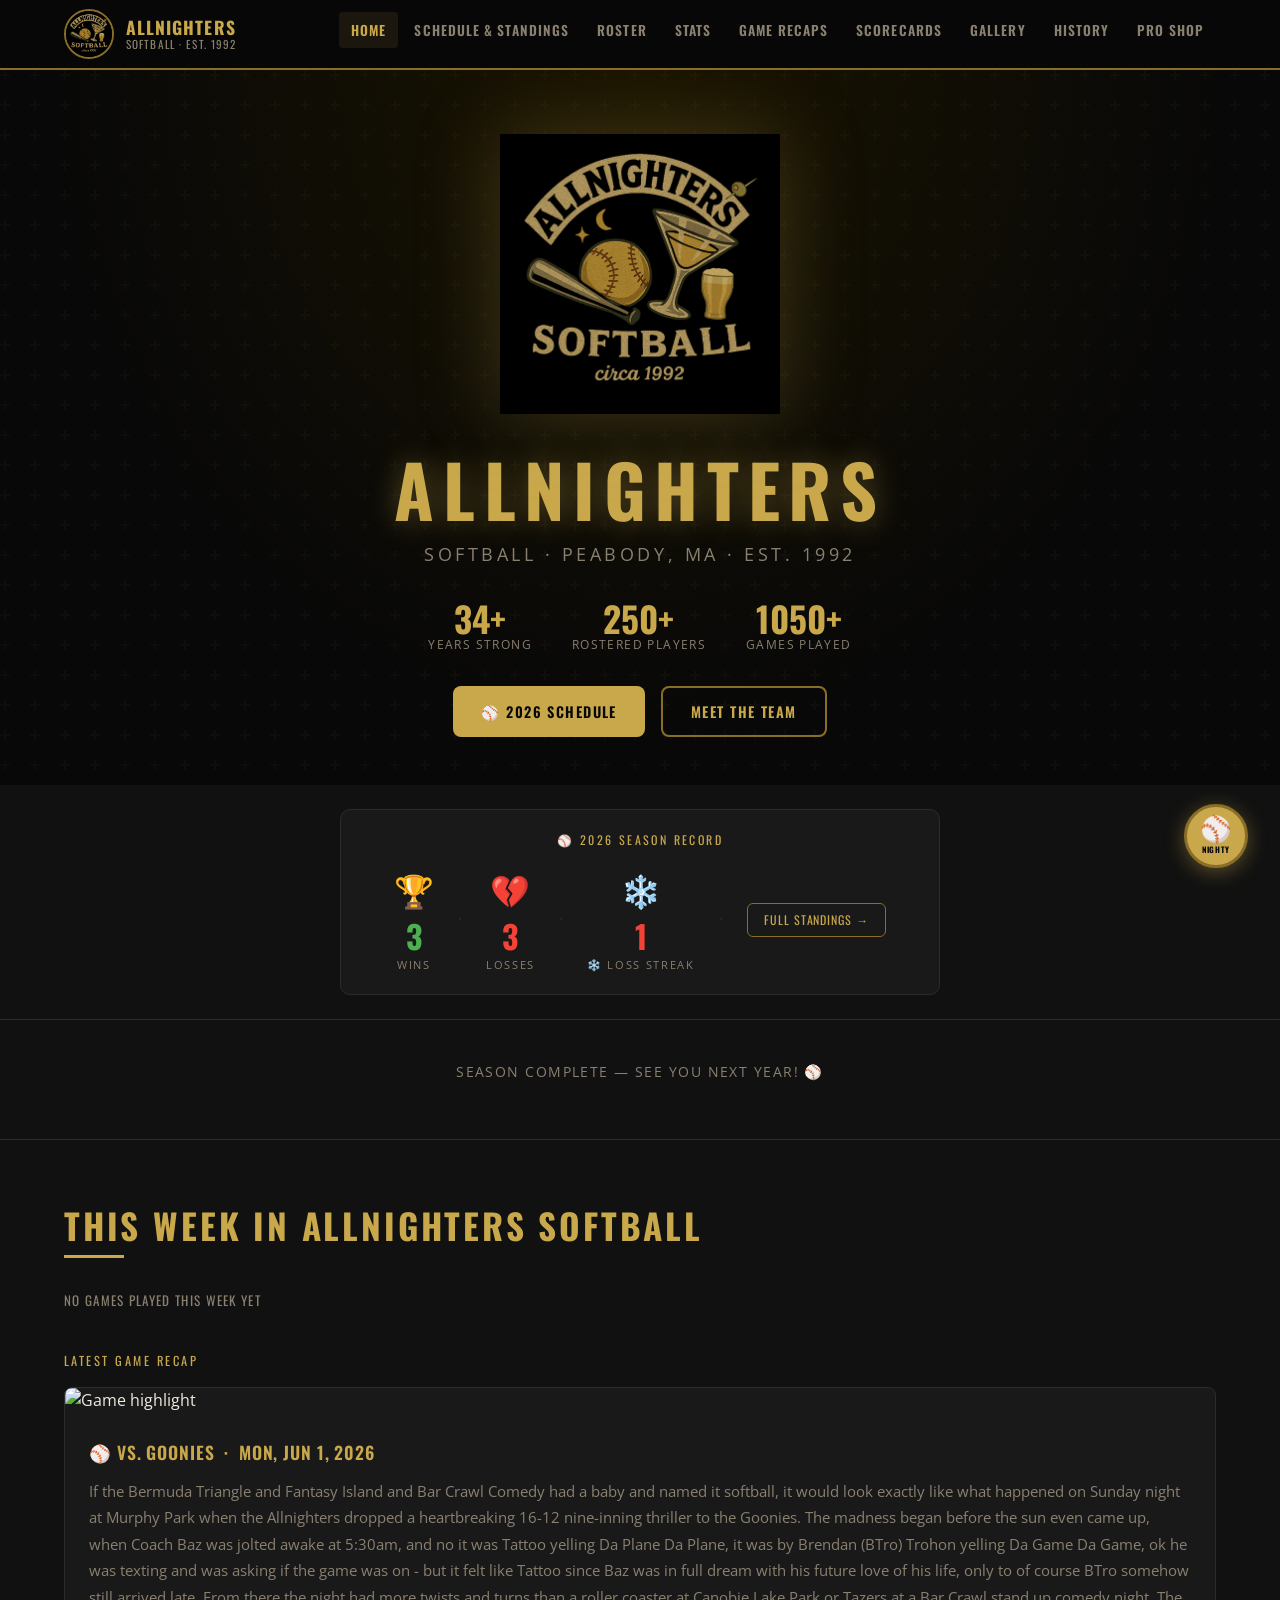
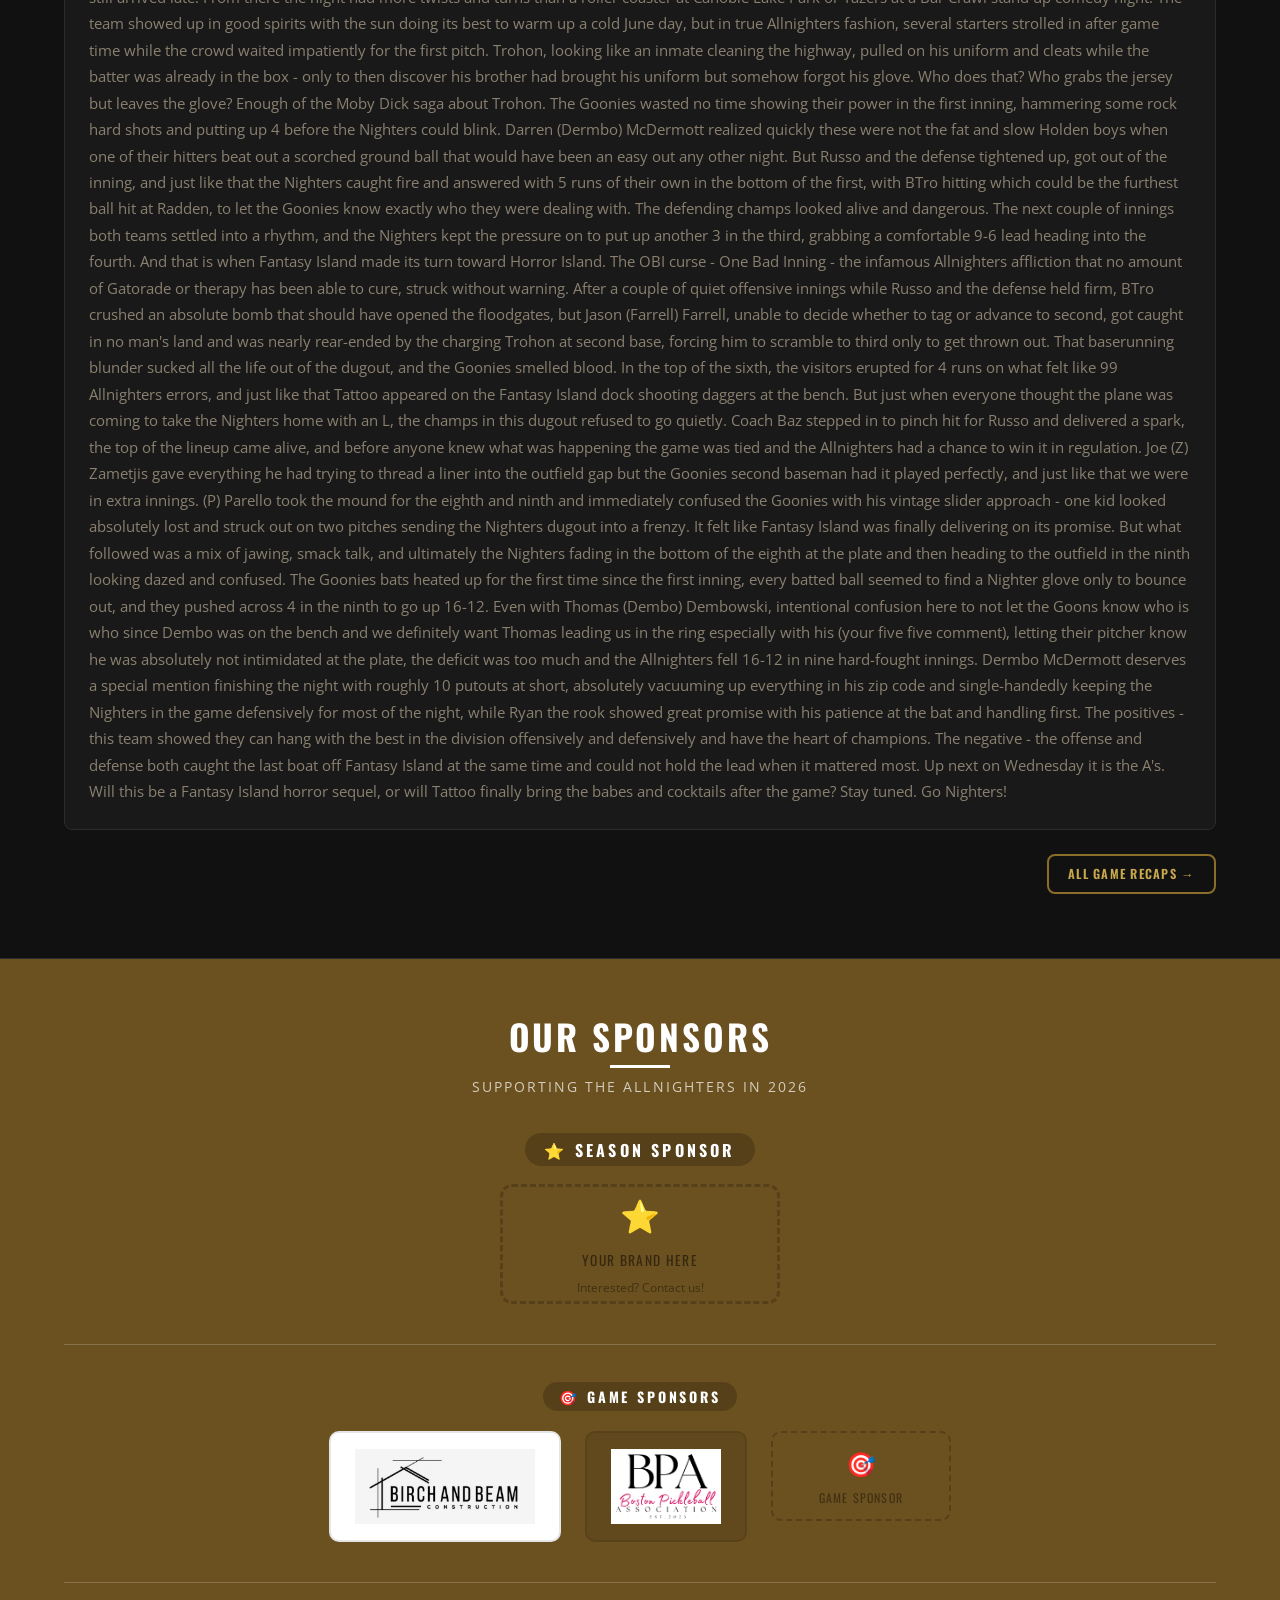
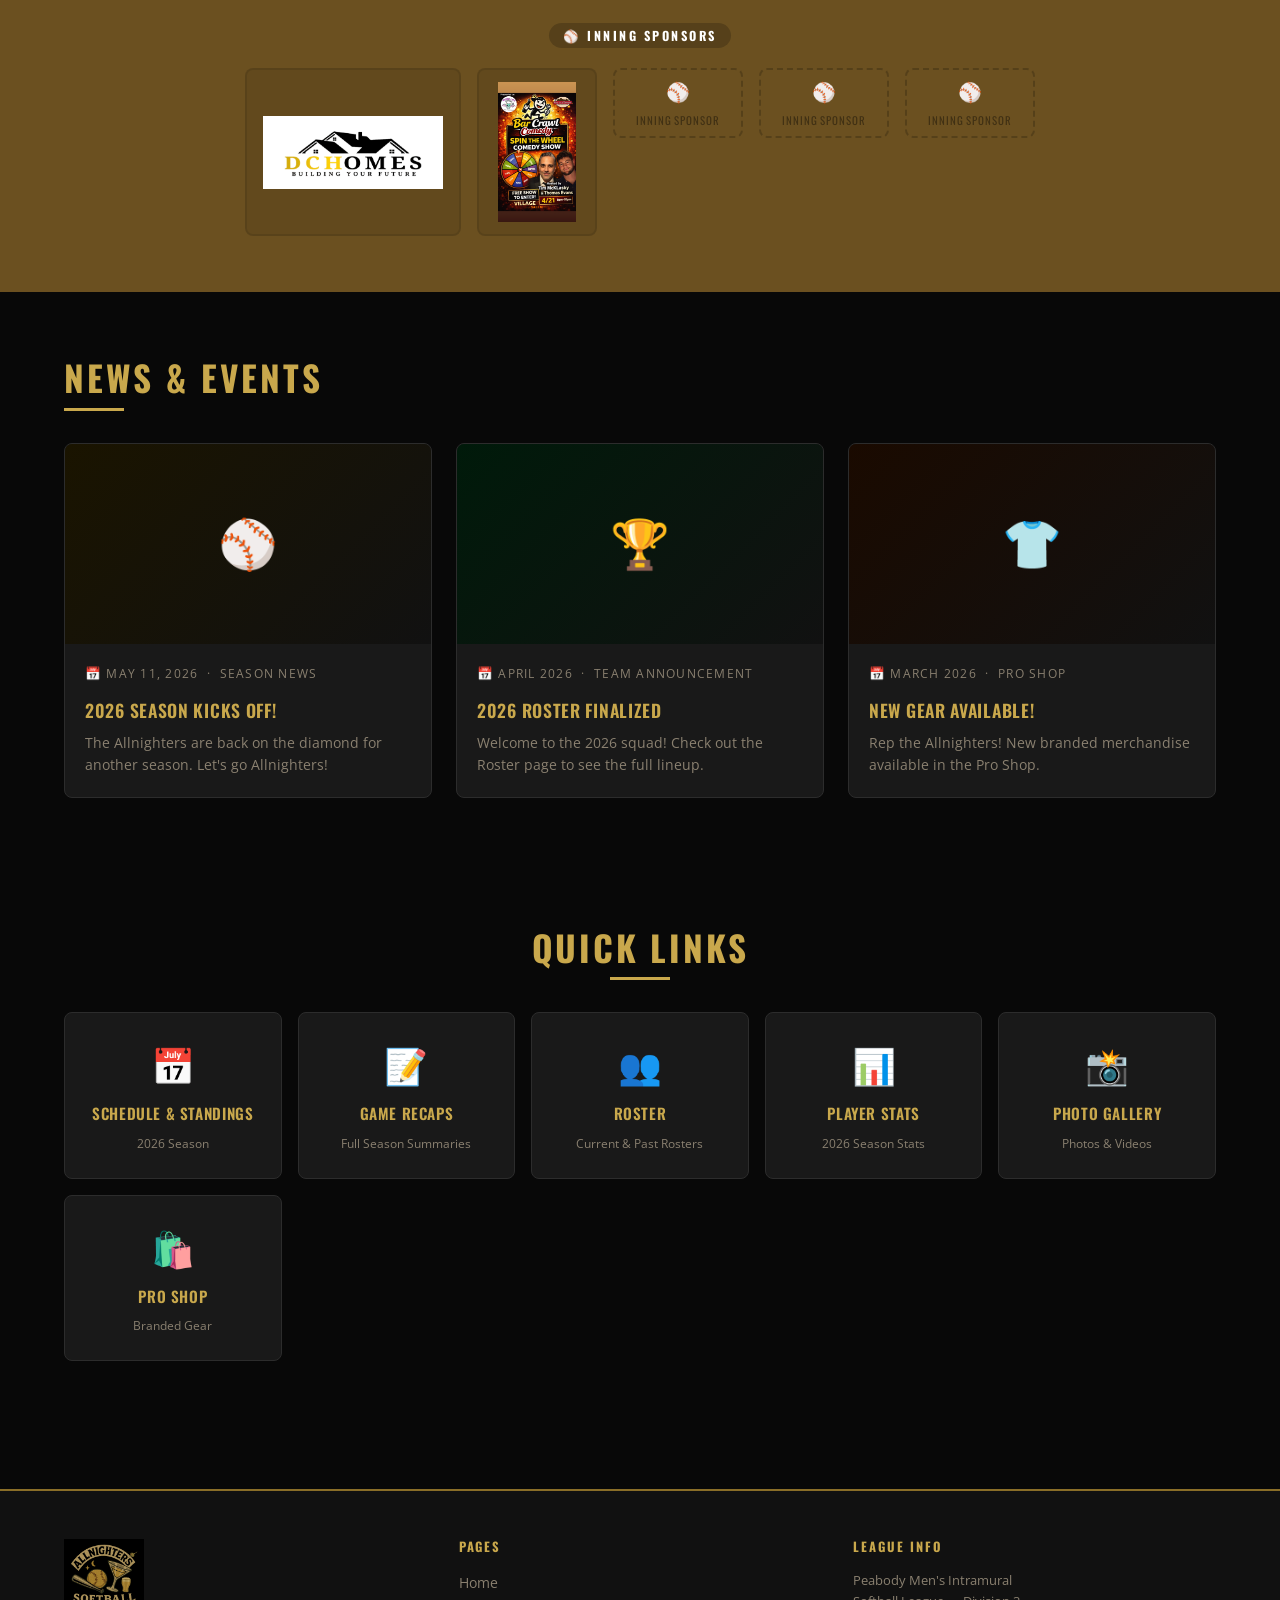
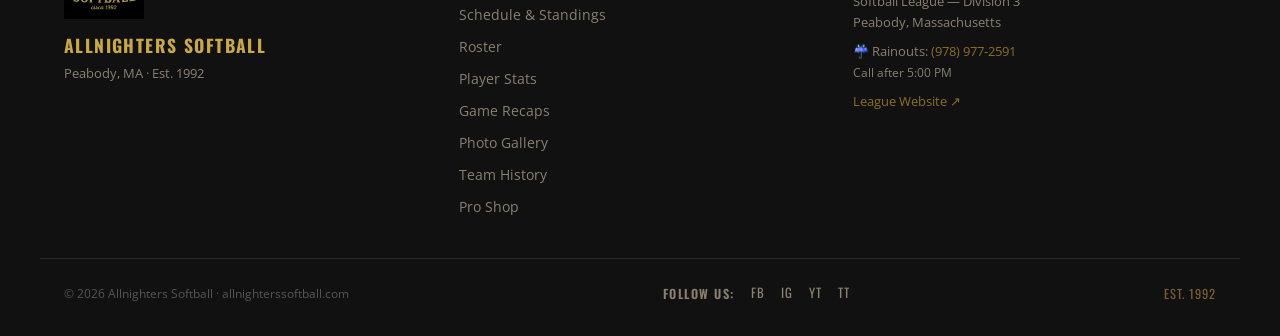
==== commit 2a62ff9c: "Update label for roster players in index.html" ====
--- a/index.html
+++ b/index.html
@@ -43,7 +43,7 @@
       <p class="hero-subtitle">Softball · Peabody, MA · Est. 1992</p>
       <div class="hero-stats">
         <div class="hero-stat"><div class="num">34+</div><div class="lbl">Years Strong</div></div>
-        <div class="hero-stat"><div class="num">250+</div><div class="lbl">Roster Players</div></div>
+        <div class="hero-stat"><div class="num">250+</div><div class="lbl">Rostered Players</div></div>
         <div class="hero-stat"><div class="num">1050+</div><div class="lbl">Games Played</div></div>
       </div>
       <div class="hero-actions">
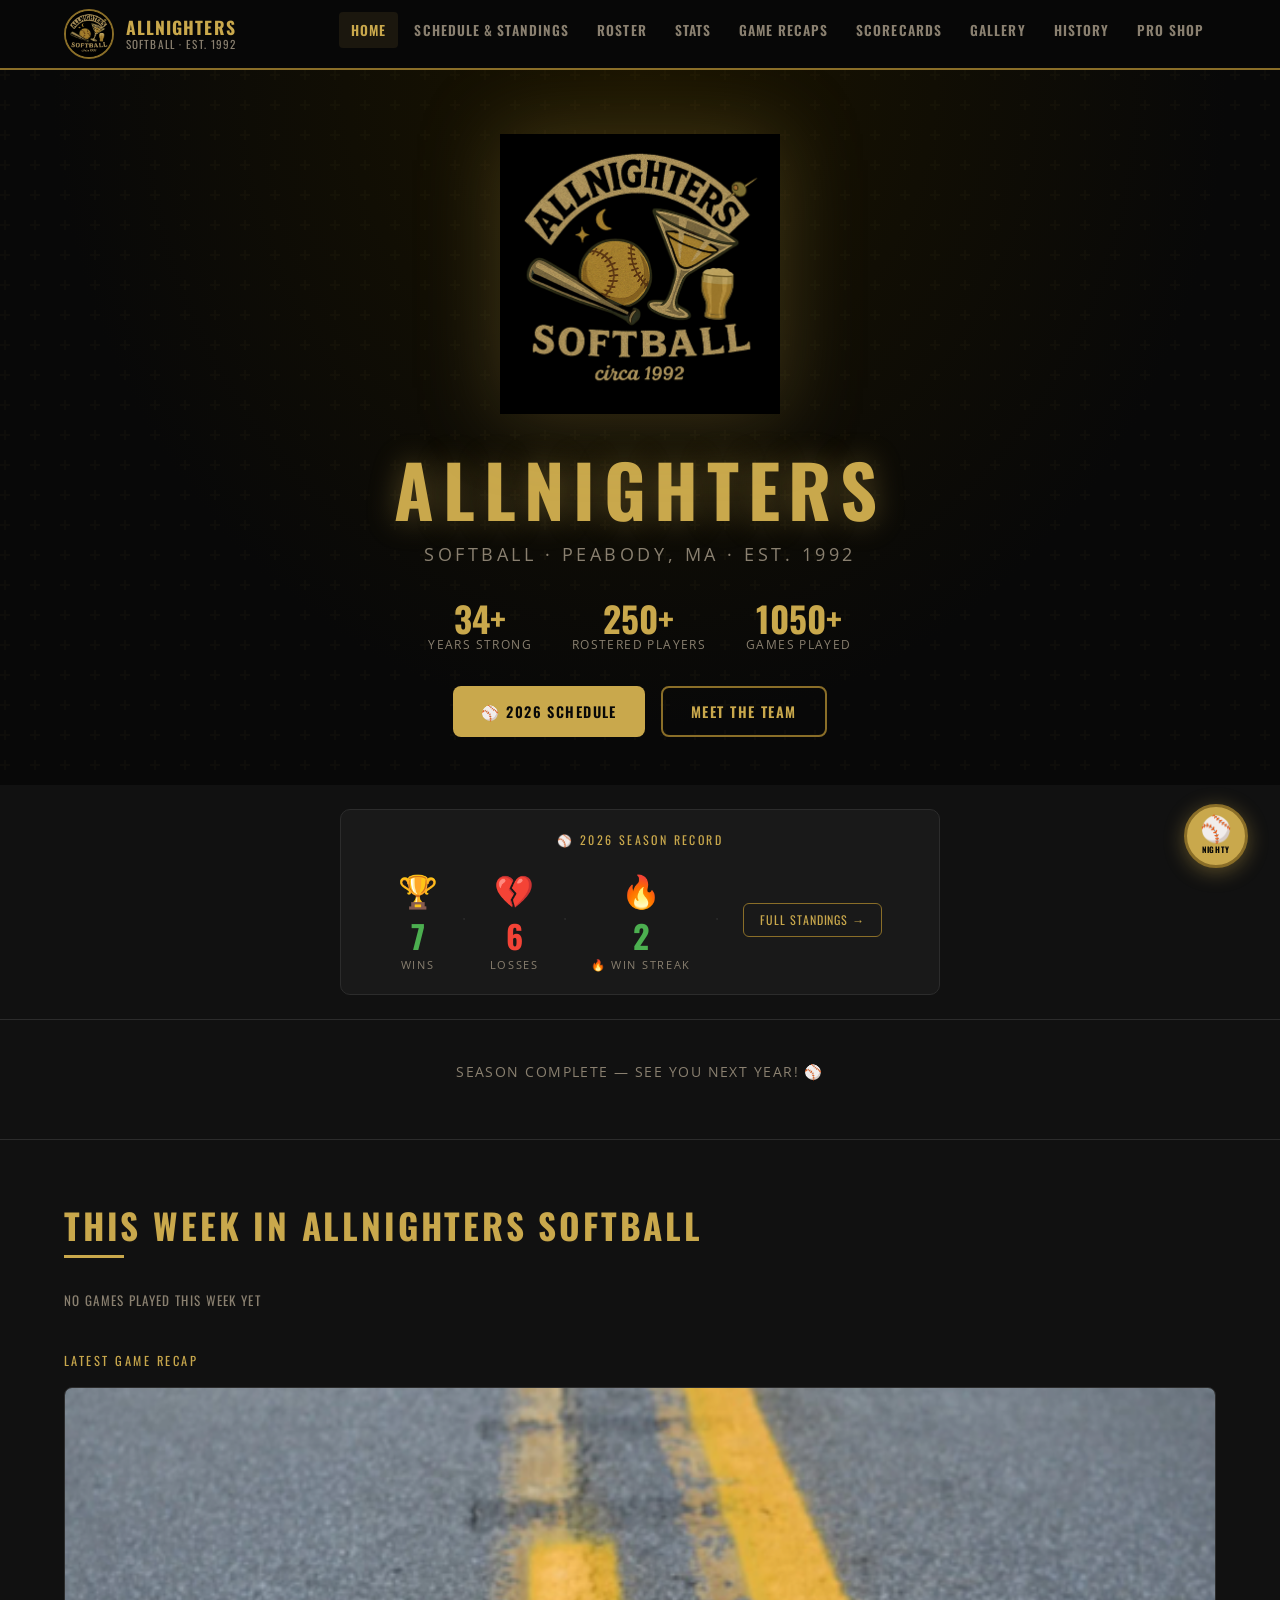
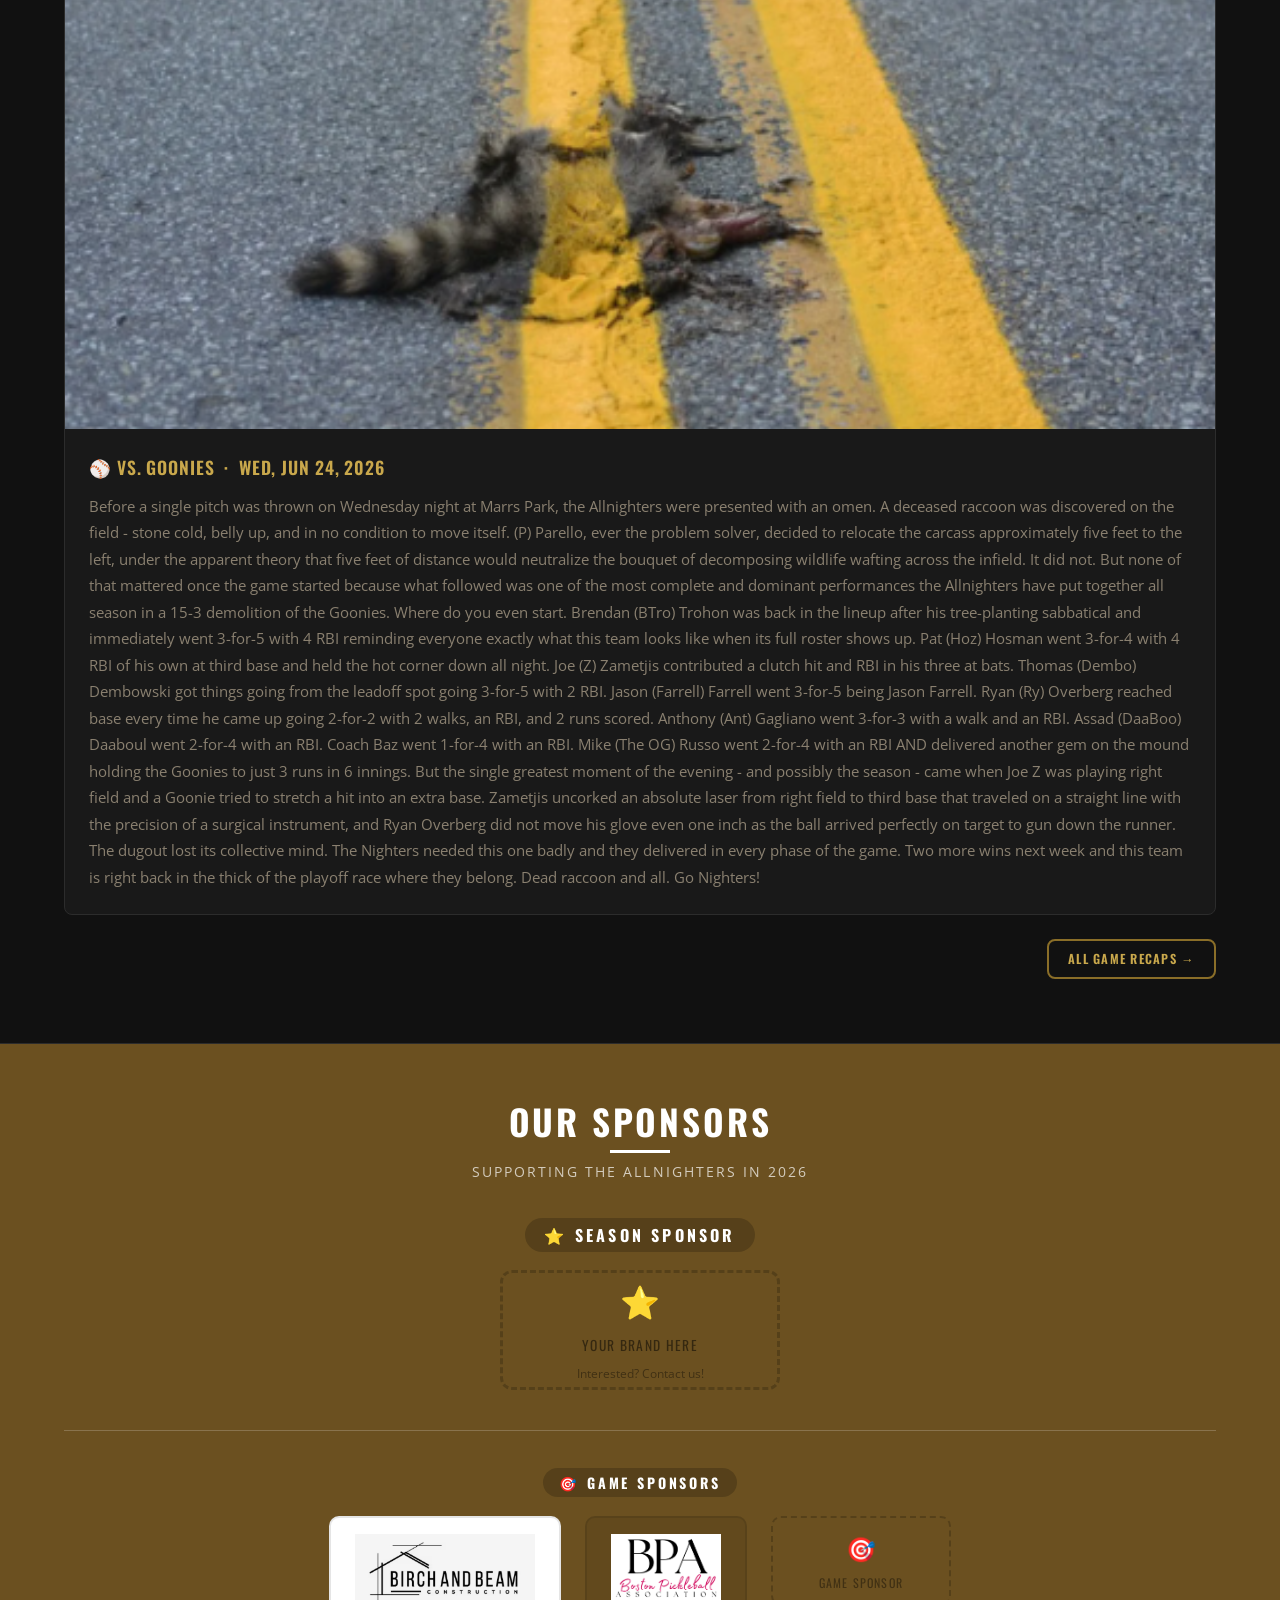
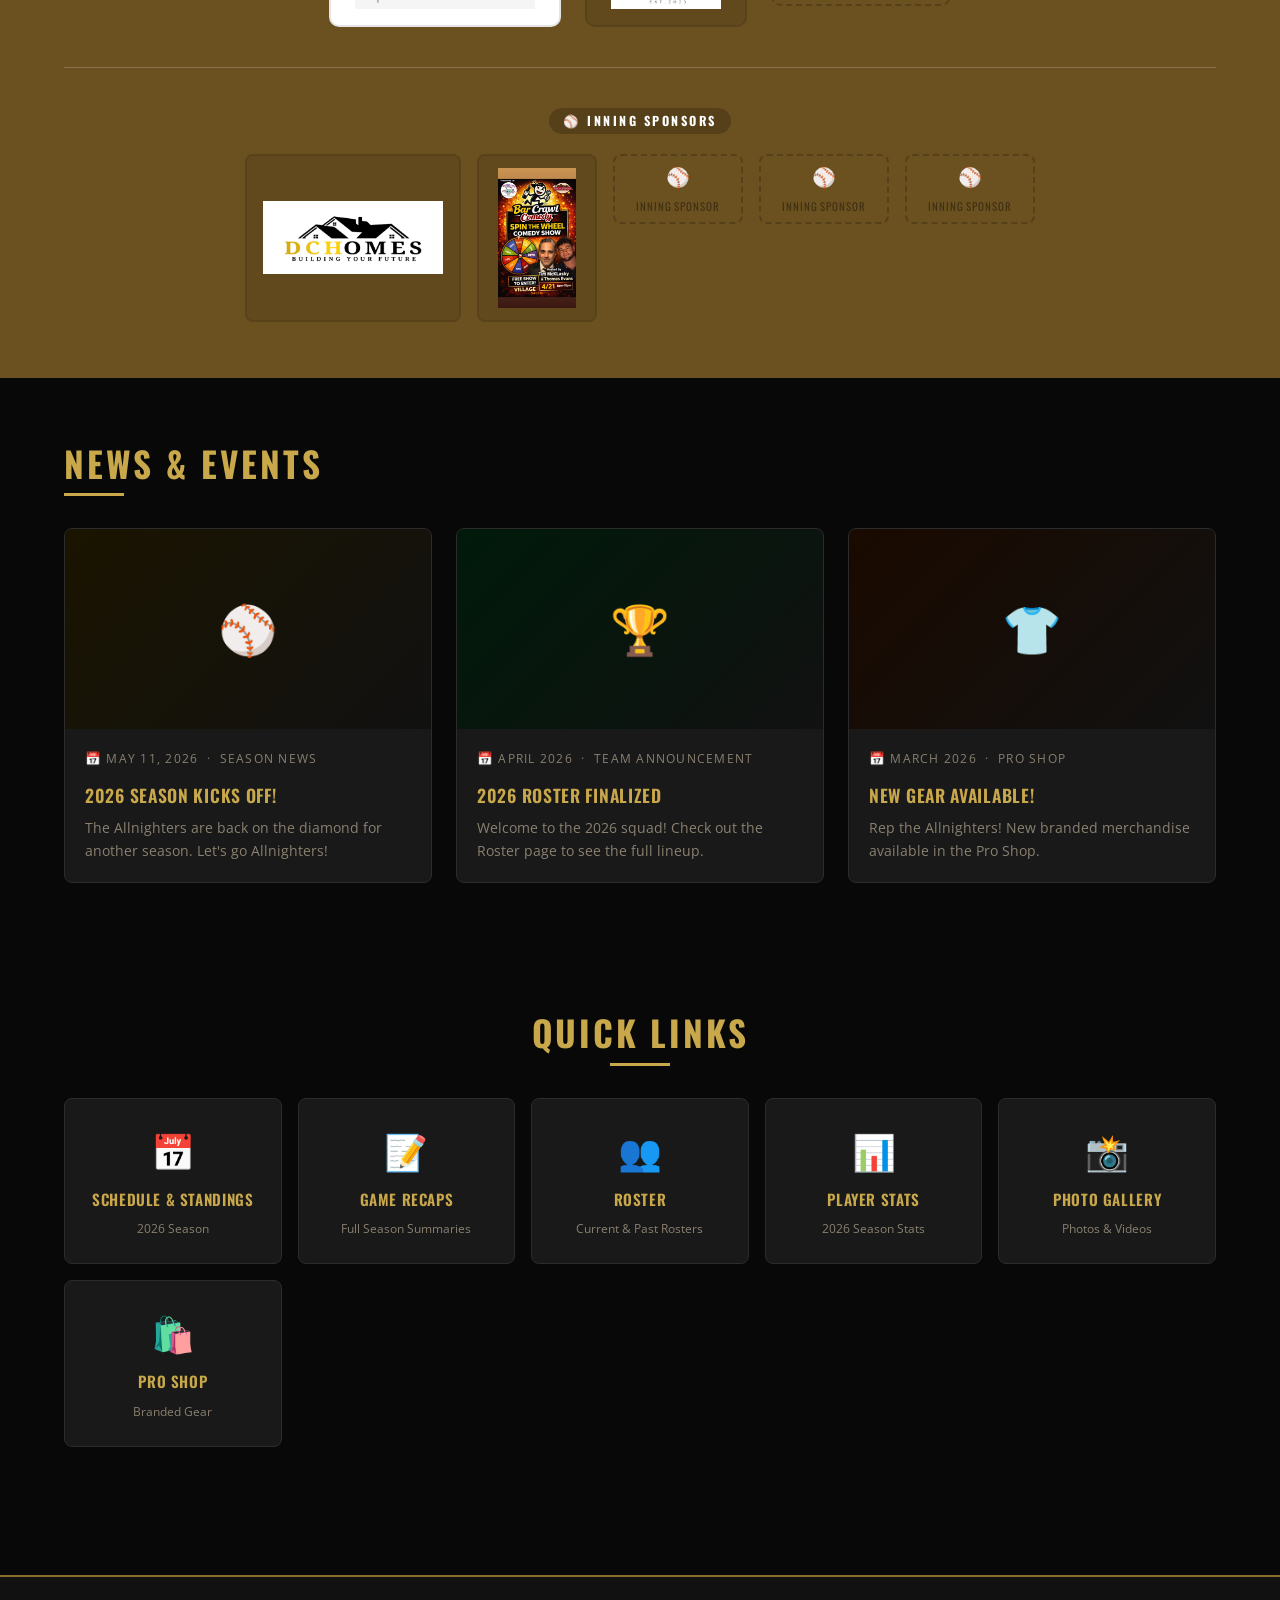
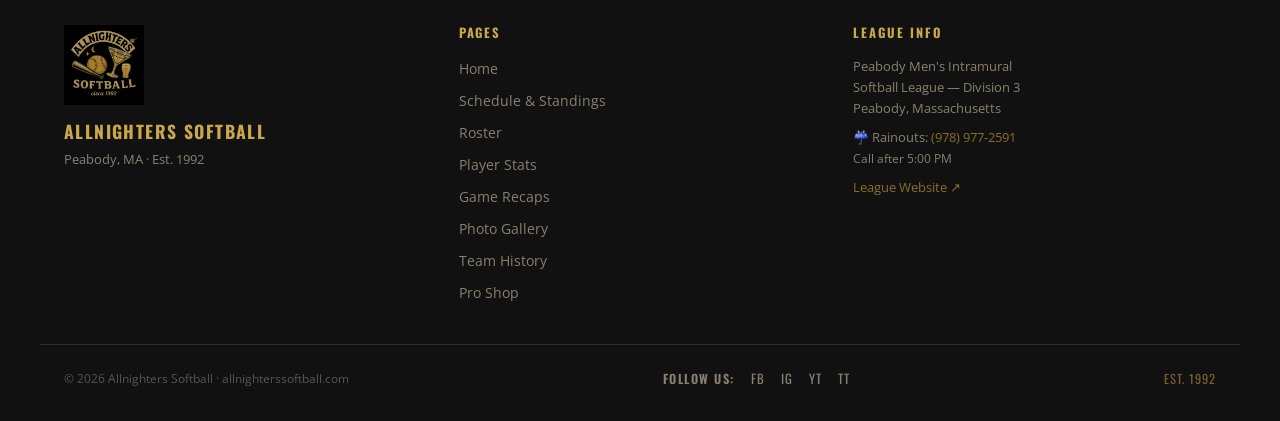
==== commit 5430cb78: "Add mute functionality and update button layout" ====
--- a/index.html
+++ b/index.html
@@ -217,14 +217,22 @@
   let isCallActive = false;
   const btn = document.createElement('div');
   btn.style.cssText = 'position:fixed;bottom:2rem;right:2rem;z-index:9999;';
-  btn.innerHTML = `<div id="vapiBtnInner" style="width:64px;height:64px;border-radius:50%;background:#c9a84c;border:3px solid #8a6e28;display:flex;align-items:center;justify-content:center;cursor:pointer;box-shadow:0 4px 20px rgba(201,168,76,0.4);flex-direction:column;gap:2px;"><span style="font-size:1.6rem;line-height:1;">⚾</span><span style="font-size:0.5rem;font-family:Oswald,sans-serif;font-weight:700;color:#080808;letter-spacing:0.08em;text-transform:uppercase;">NIGHTY</span></div><div id="vapiStatus" style="position:absolute;bottom:72px;right:0;background:#191919;border:1px solid #c9a84c;border-radius:8px;padding:0.6rem 1rem;font-family:Oswald,sans-serif;font-size:0.78rem;color:#c9a84c;white-space:nowrap;display:none;text-align:center;min-width:180px;"></div>`;
+  btn.innerHTML = `<div style="display:flex;gap:0.5rem;align-items:flex-end;"><div id="vapiMuteBtn" style="width:44px;height:44px;border-radius:50%;background:#191919;border:2px solid #c9a84c;display:none;align-items:center;justify-content:center;cursor:pointer;font-size:1.1rem;">🎤</div><div id="vapiBtnInner" style="width:64px;height:64px;border-radius:50%;background:#c9a84c;border:3px solid #8a6e28;display:flex;align-items:center;justify-content:center;cursor:pointer;box-shadow:0 4px 20px rgba(201,168,76,0.4);flex-direction:column;gap:2px;"><span style="font-size:1.6rem;line-height:1;">⚾</span><span style="font-size:0.5rem;font-family:Oswald,sans-serif;font-weight:700;color:#080808;letter-spacing:0.08em;text-transform:uppercase;">NIGHTY</span></div></div><div id="vapiStatus" style="position:absolute;bottom:72px;right:0;background:#191919;border:1px solid #c9a84c;border-radius:8px;padding:0.6rem 1rem;font-family:Oswald,sans-serif;font-size:0.78rem;color:#c9a84c;white-space:nowrap;display:none;text-align:center;min-width:180px;"></div>`;
   document.body.appendChild(btn);
   const btnInner = document.getElementById('vapiBtnInner');
   const statusBox = document.getElementById('vapiStatus');
-  vapiInstance.on('call-start', () => { isCallActive=true; statusBox.innerHTML='🎙️ Nighty is listening...'; statusBox.style.display='block'; });
+  const muteBtn = document.getElementById('vapiMuteBtn');
+  let isMuted = false;
+  muteBtn.addEventListener('click', () => {
+    isMuted = !isMuted;
+    vapiInstance.setMuted(isMuted);
+    muteBtn.style.background = isMuted ? '#c62828' : '#191919';
+    muteBtn.textContent = isMuted ? '🔇' : '🎤';
+  });
+  vapiInstance.on('call-start', () => { isCallActive=true; statusBox.innerHTML='🎙️ Nighty is listening...'; statusBox.style.display='block'; muteBtn.style.display='flex'; });
   vapiInstance.on('speech-start', () => { statusBox.innerHTML='💬 Nighty is speaking...'; });
   vapiInstance.on('speech-end', () => { statusBox.innerHTML='🎙️ Nighty is listening...'; });
-  vapiInstance.on('call-end', () => { isCallActive=false; statusBox.innerHTML='✅ Call ended. Go Allnighters! ⚾'; setTimeout(()=>{statusBox.style.display='none';},3000); resetBtn(); });
+  vapiInstance.on('call-end', () => { isCallActive=false; statusBox.innerHTML='✅ Call ended. Go Allnighters! ⚾'; setTimeout(()=>{statusBox.style.display='none';},3000); resetBtn(); muteBtn.style.display='none'; isMuted=false; muteBtn.style.background='#191919'; muteBtn.textContent='🎤'; });
   vapiInstance.on('error', () => { isCallActive=false; statusBox.innerHTML='❌ Could not connect.'; setTimeout(()=>{statusBox.style.display='none';},3000); resetBtn(); });
   btnInner.addEventListener('click', async () => {
     if (!isCallActive) {
